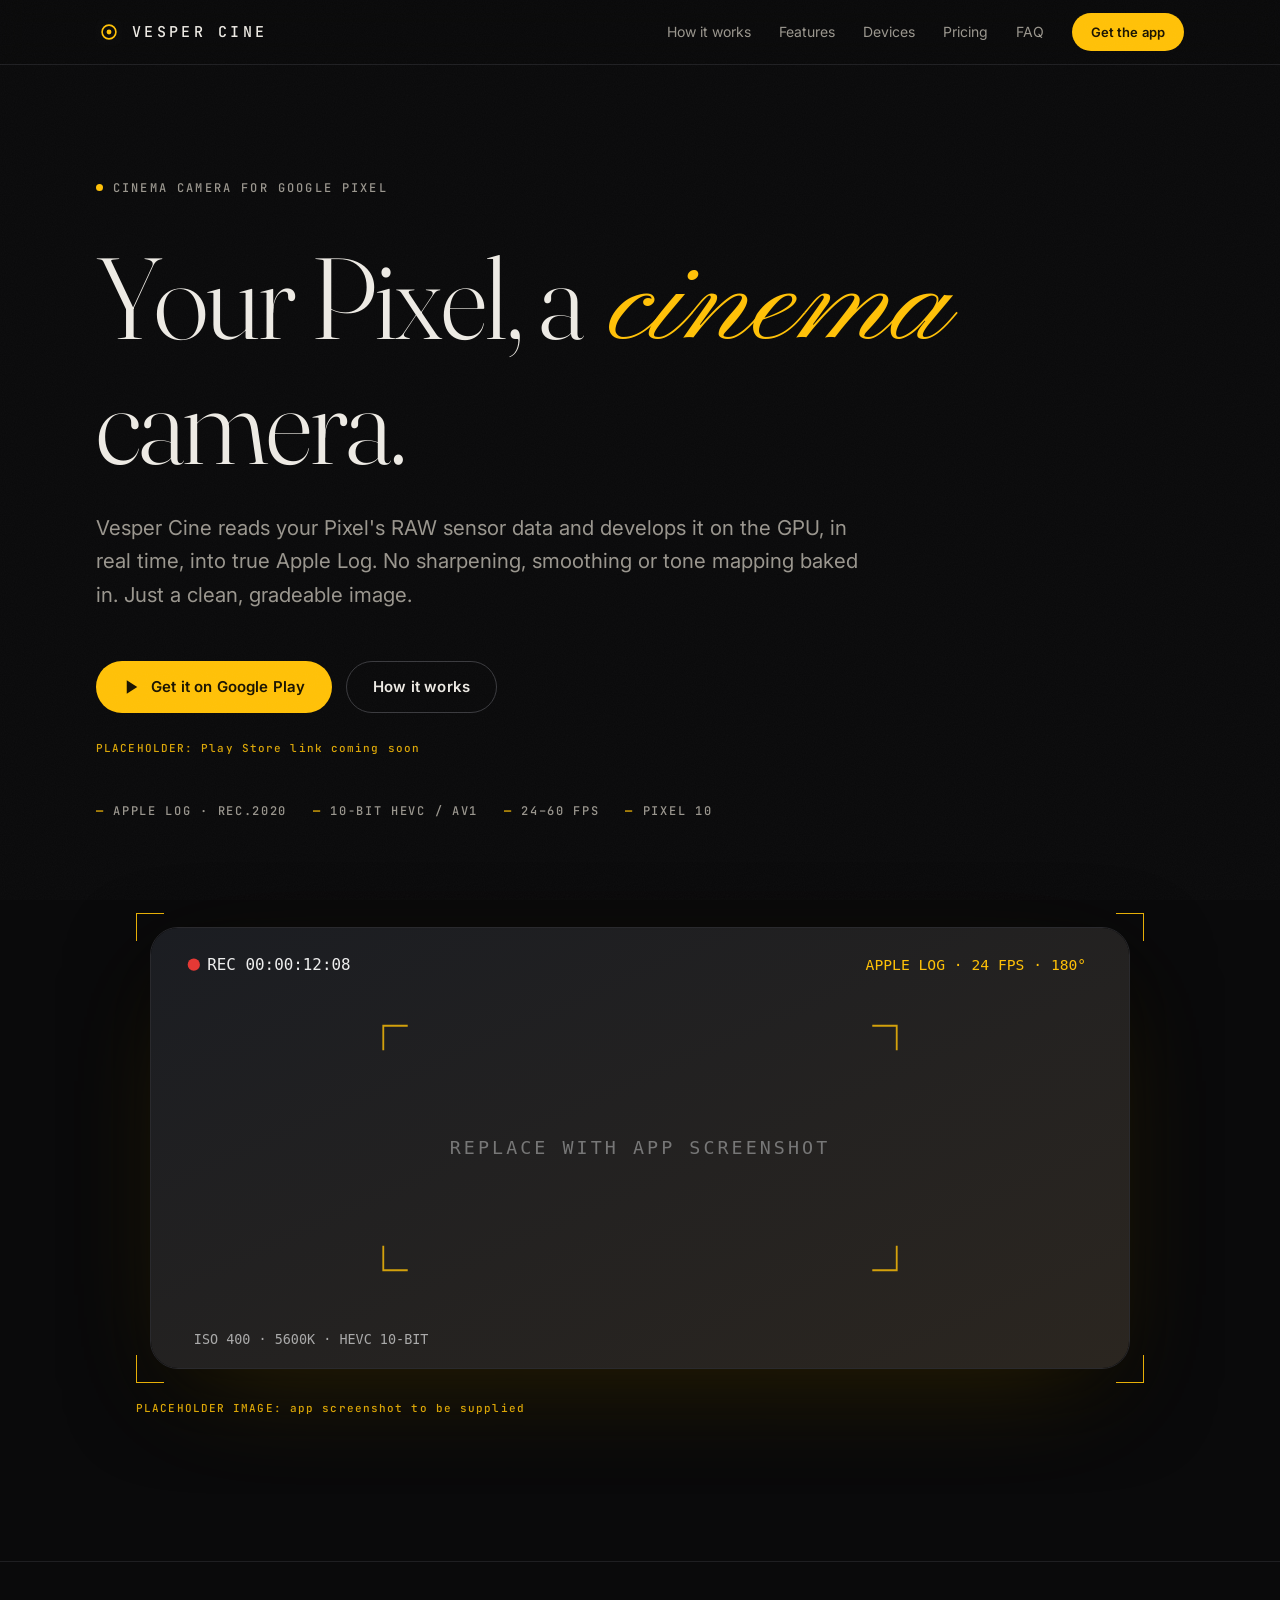
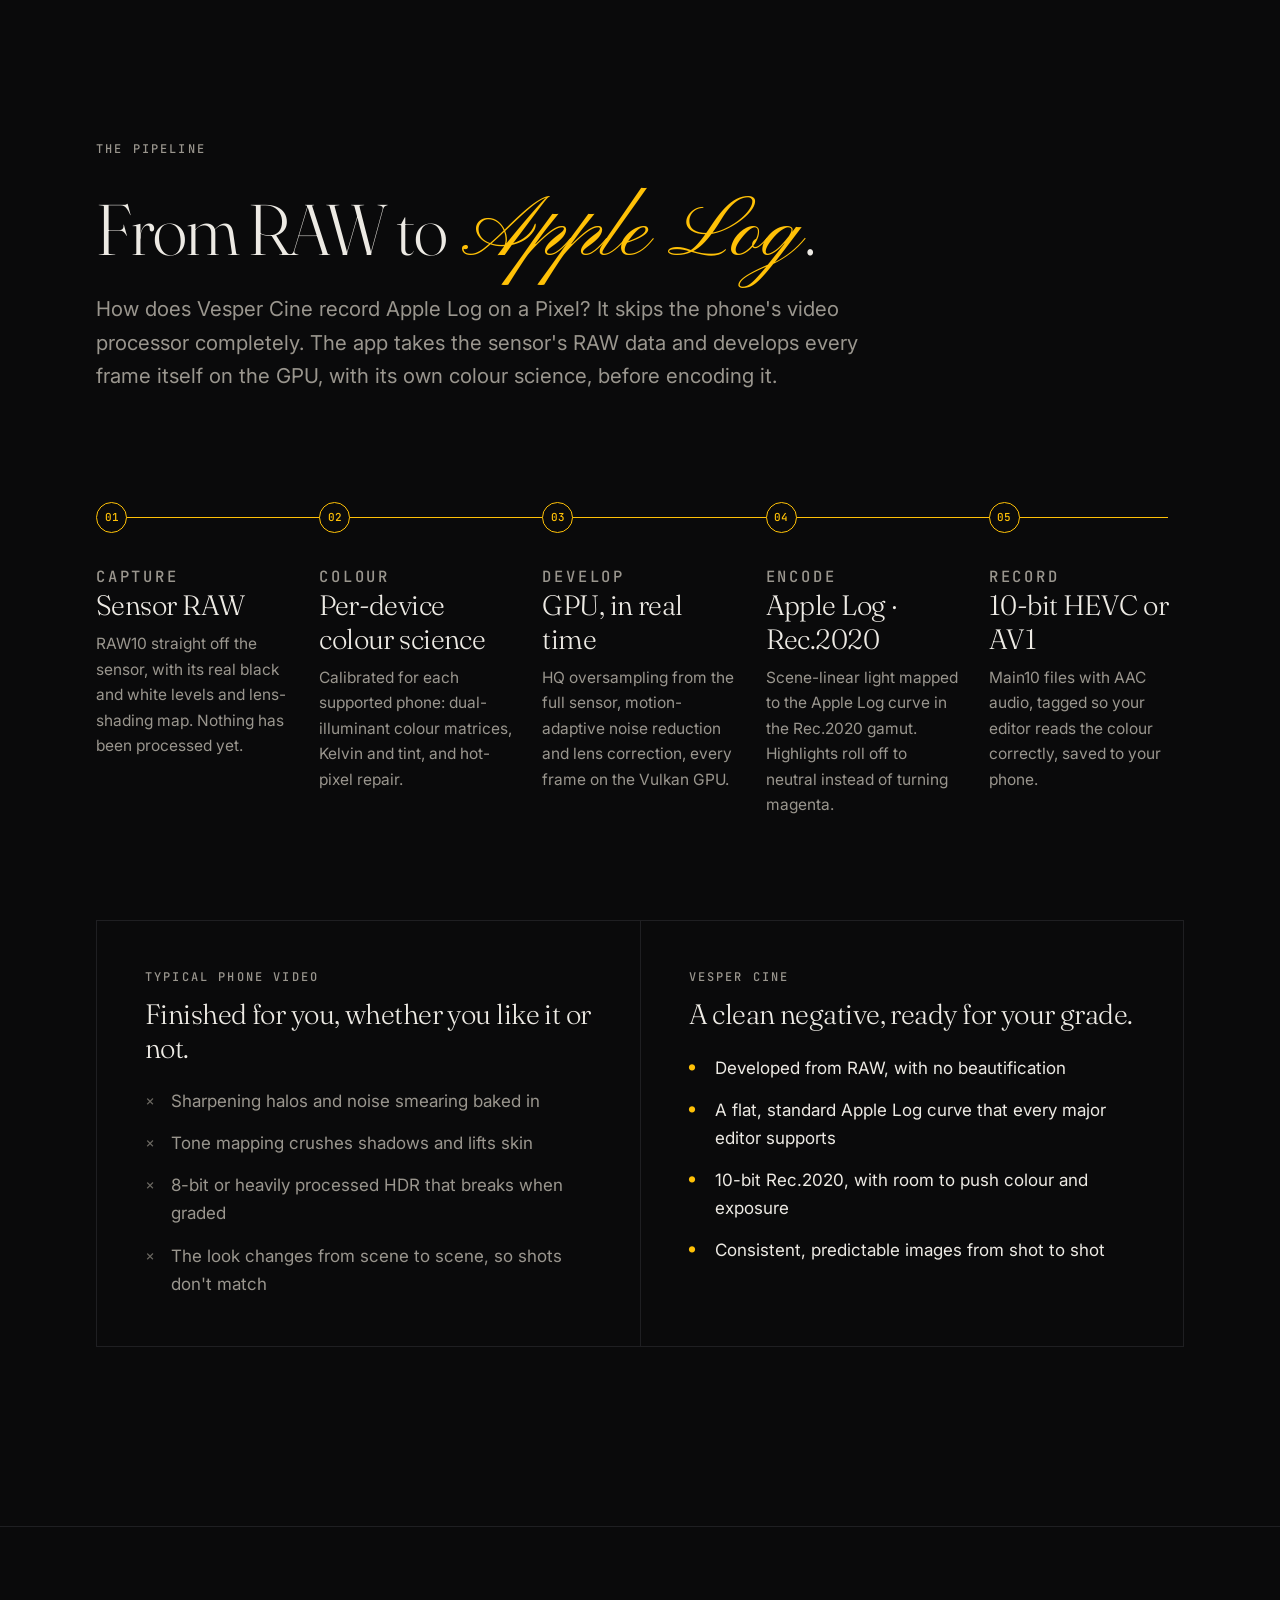
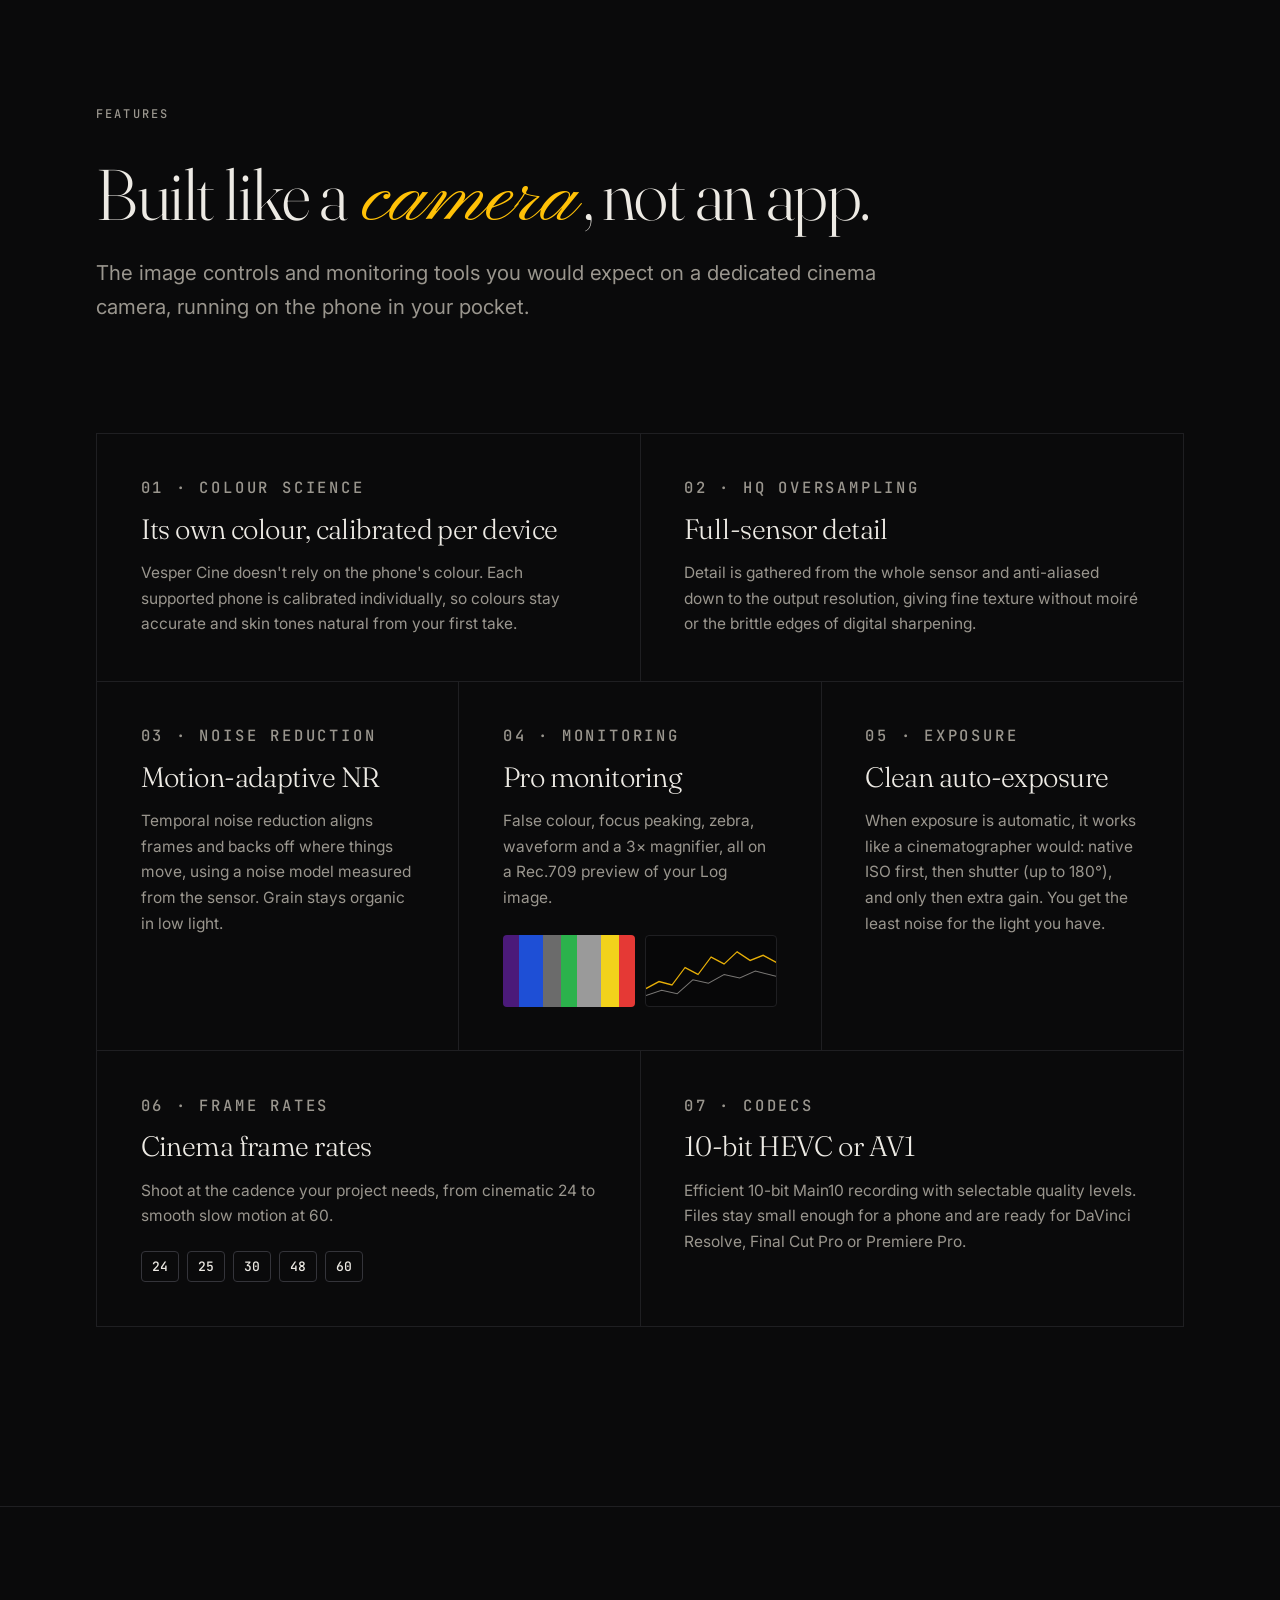
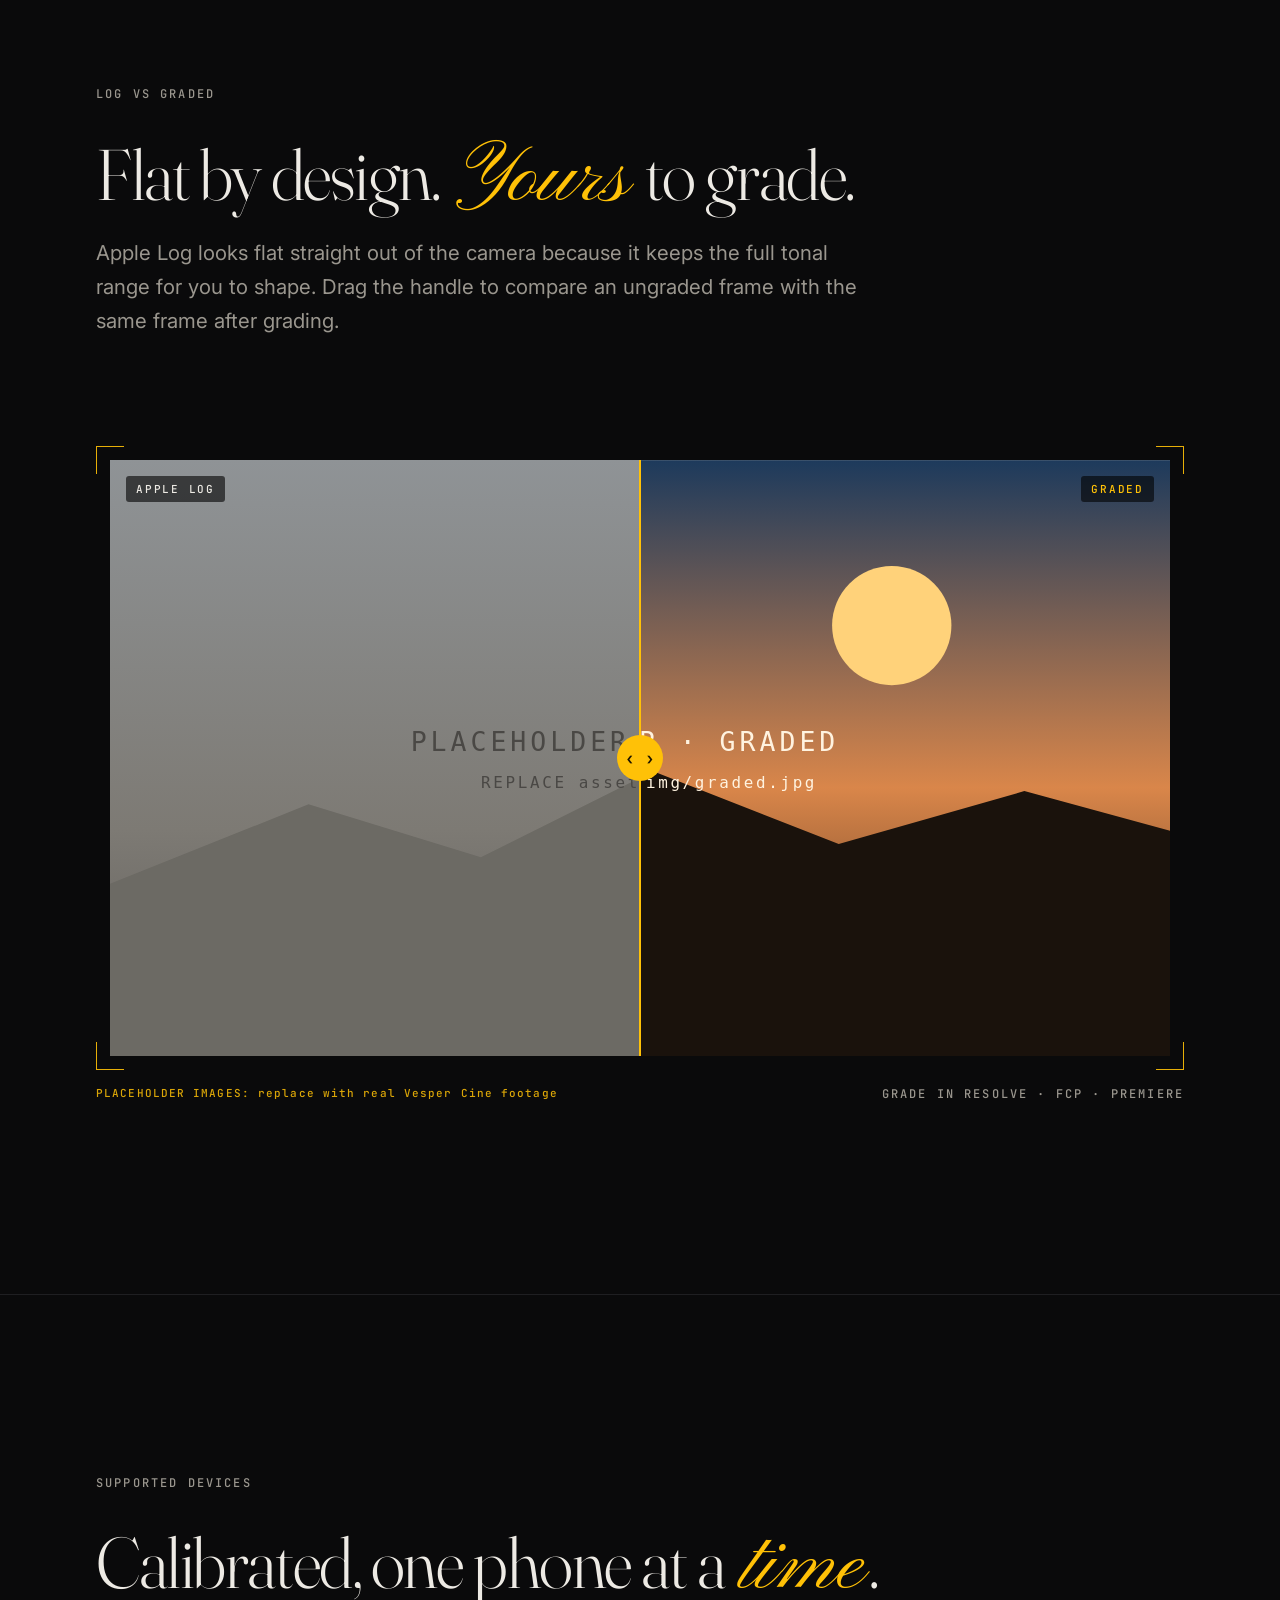
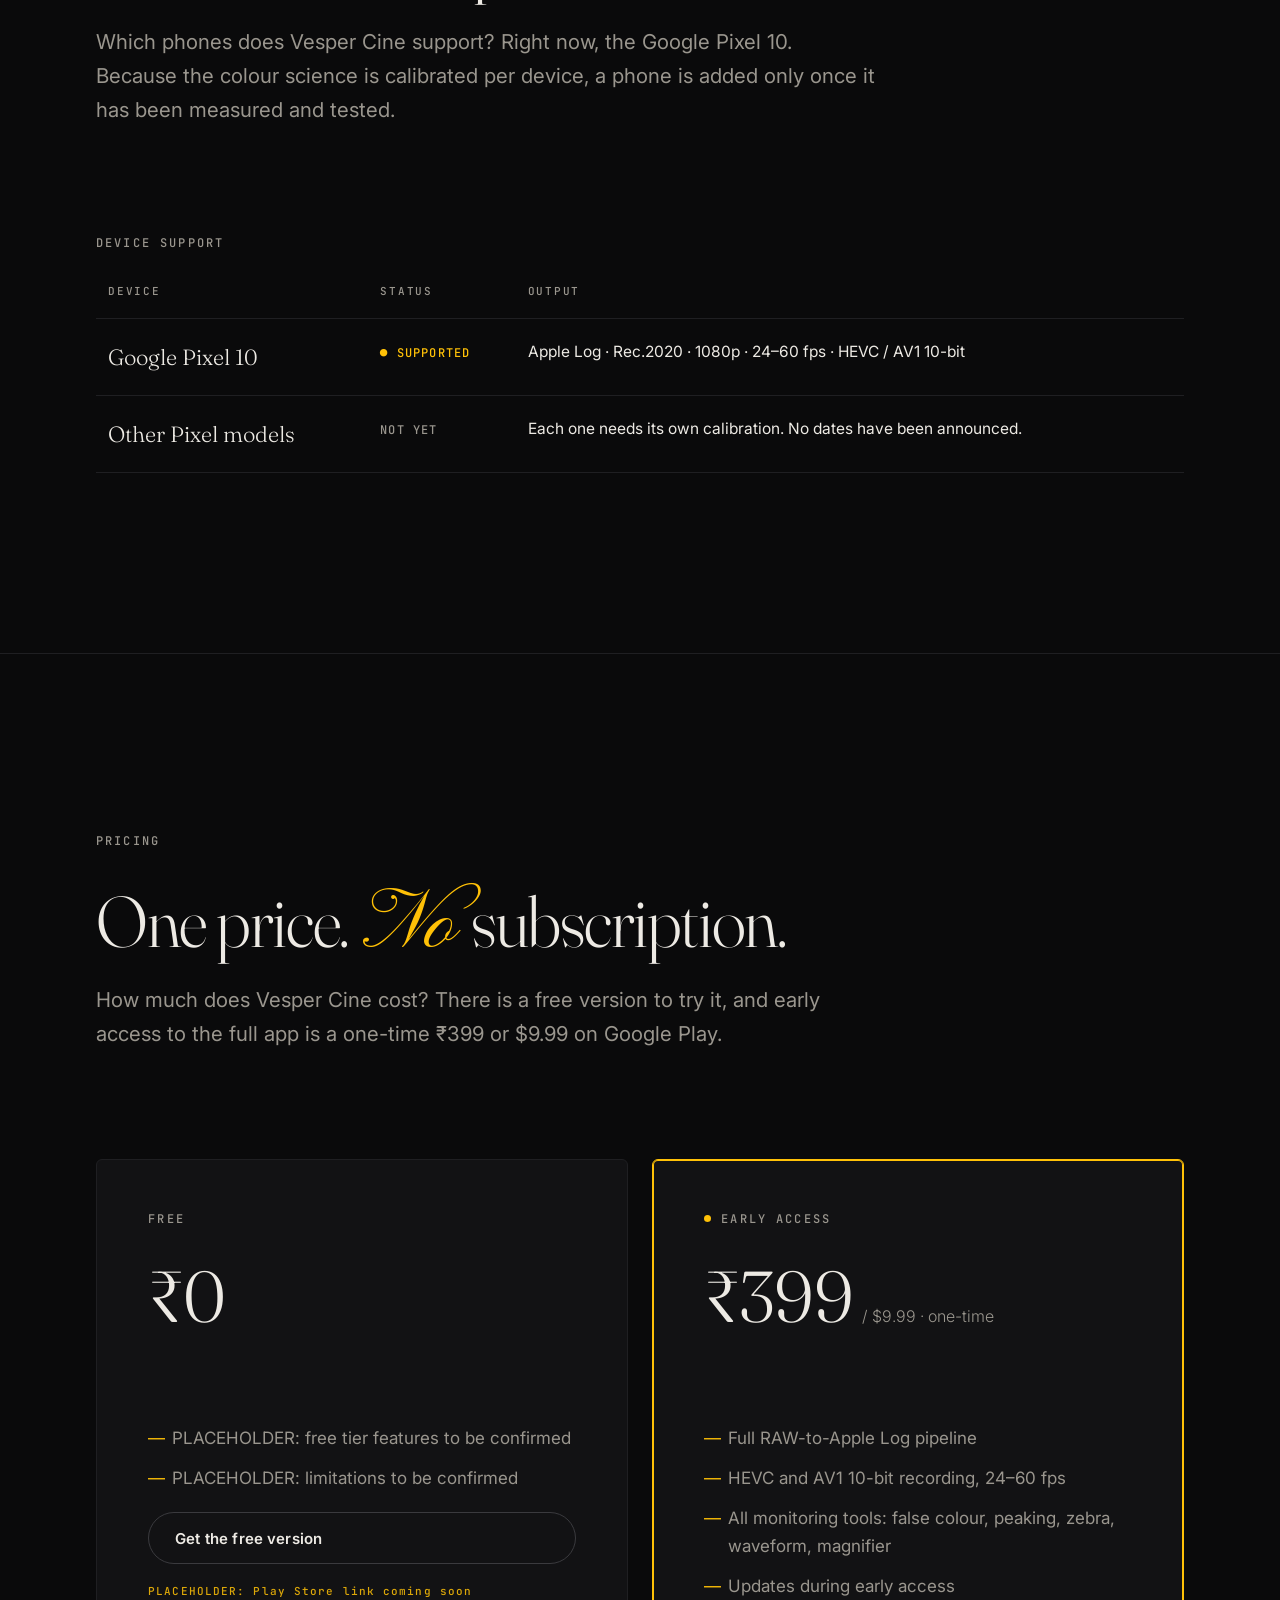
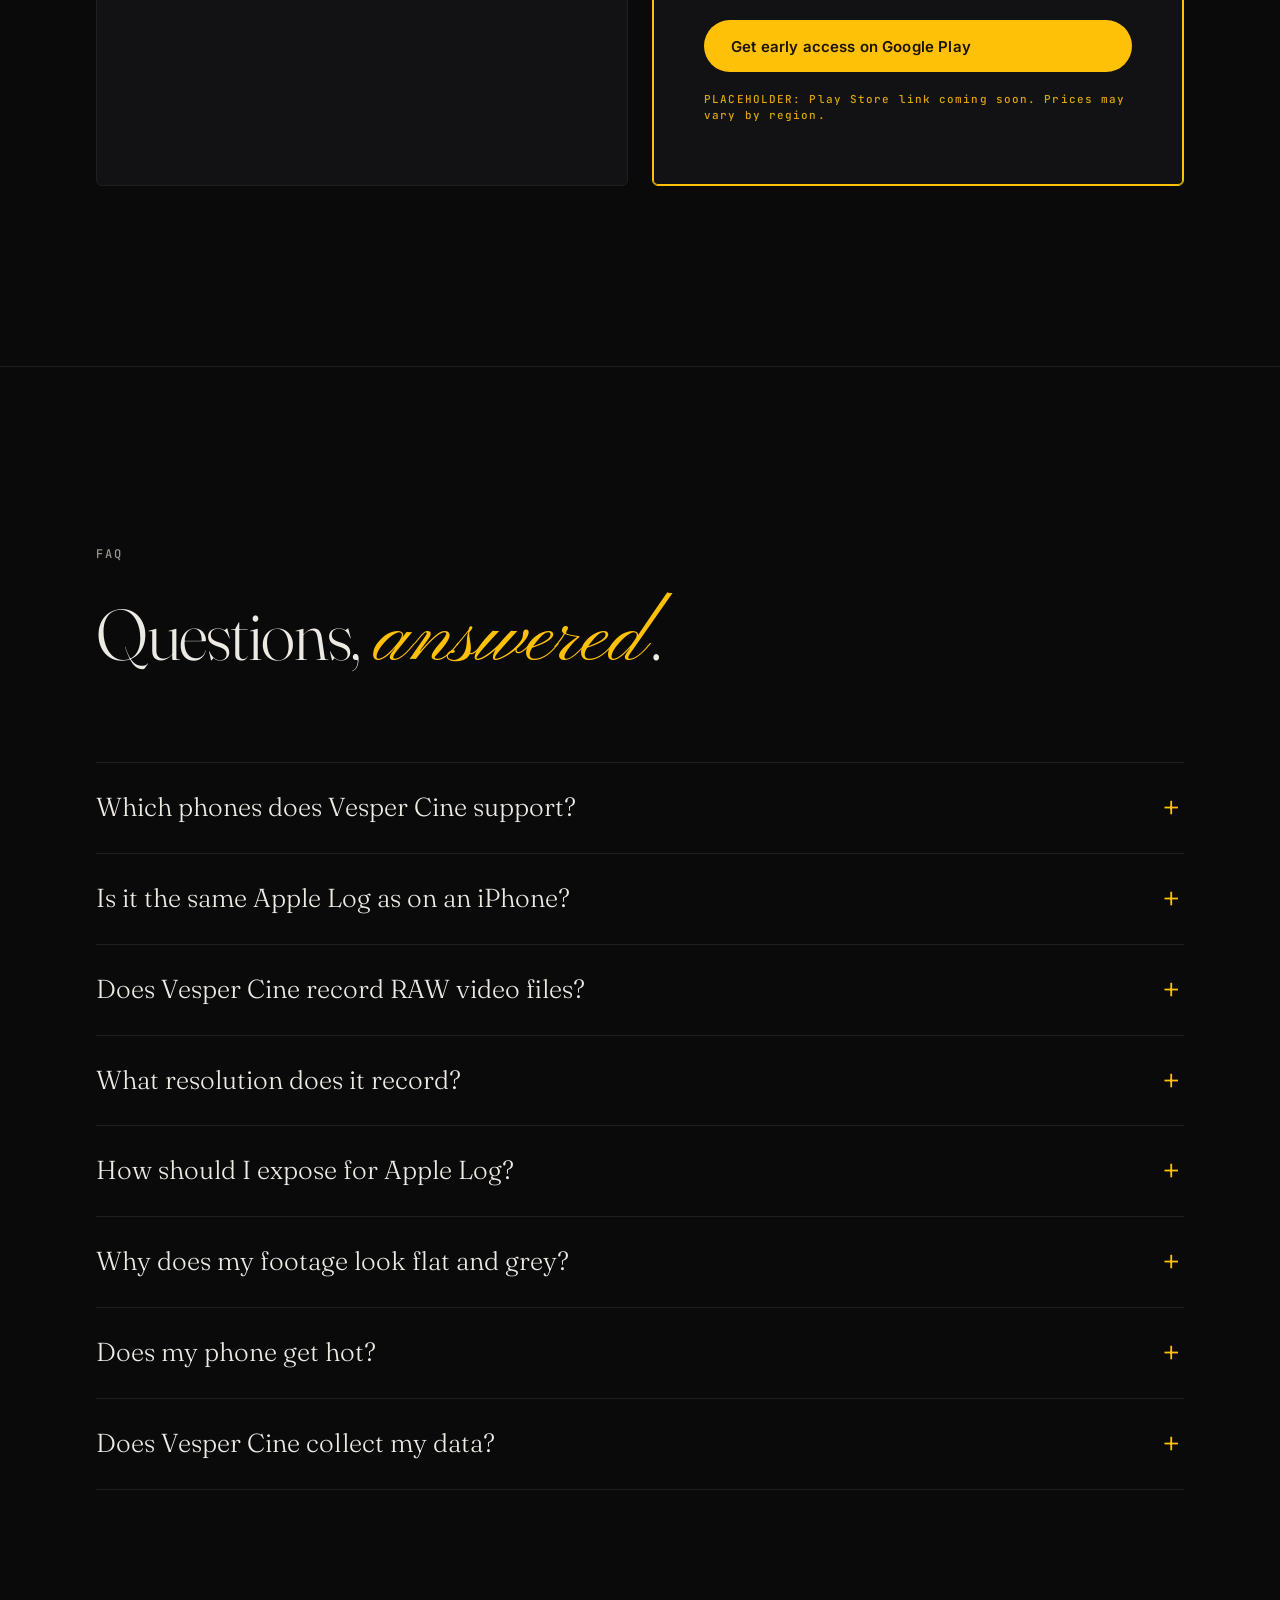
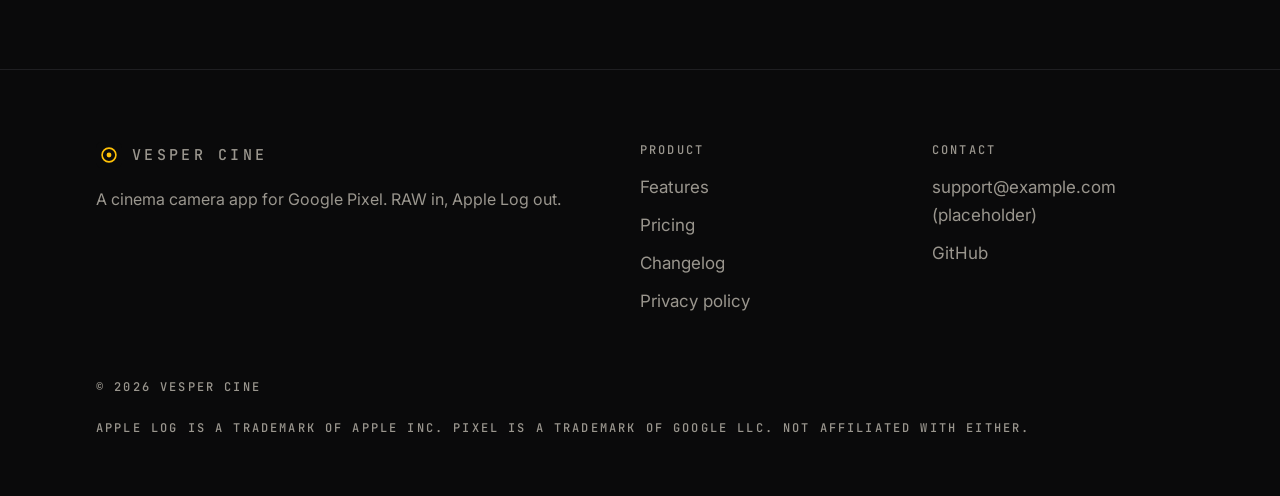
==== index.html @ c1a4937a "Vesper Cine website: home, privacy policy, changelog Co-Authored-By: Claude Opus 5.5 <noreply@anthro" ====
<!doctype html>
<html lang="en">
<head>
<meta charset="utf-8">
<meta name="viewport" content="width=device-width, initial-scale=1">
<title>Vesper Cine: RAW to Apple Log cinema camera app for Google Pixel</title>
<meta name="description" content="Vesper Cine turns a Google Pixel into a cinema camera. It reads RAW sensor data and develops it on the GPU in real time into true Apple Log / Rec.2020, recorded as 10-bit HEVC or AV1.">
<link rel="canonical" href="https://vesper.theawesomeray.com/">
<meta name="theme-color" content="#0A0A0B">
<meta name="color-scheme" content="dark">
<link rel="icon" href="assets/img/icon.svg" type="image/svg+xml">

<meta property="og:type" content="website">
<meta property="og:site_name" content="Vesper Cine">
<meta property="og:title" content="Vesper Cine: your Pixel, a cinema camera">
<meta property="og:description" content="RAW sensor data, developed on the GPU into true Apple Log / Rec.2020. 10-bit HEVC or AV1. No phone beautification baked in.">
<meta property="og:url" content="https://vesper.theawesomeray.com/">
<!-- PLACEHOLDER: replace with a 1200×630 JPG/PNG share image -->
<meta property="og:image" content="https://vesper.theawesomeray.com/assets/img/og-image.jpg">
<meta name="twitter:card" content="summary_large_image">

<link rel="preconnect" href="https://fonts.googleapis.com">
<link rel="preconnect" href="https://fonts.gstatic.com" crossorigin>
<link rel="stylesheet" href="https://fonts.googleapis.com/css2?family=Fraunces:opsz,wght@9..144,300;9..144,400&family=Inter:wght@400;500;600&family=JetBrains+Mono:wght@500&family=Pinyon+Script&display=swap">
<link rel="stylesheet" href="assets/css/style.css">

<script type="application/ld+json">
{
  "@context": "https://schema.org",
  "@graph": [
    {
      "@type": "SoftwareApplication",
      "@id": "https://vesper.theawesomeray.com/#app",
      "name": "Vesper Cine",
      "applicationCategory": "MultimediaApplication",
      "applicationSubCategory": "Video camera",
      "operatingSystem": "Android 11 or later",
      "description": "Cinema camera app for Google Pixel that reads the sensor's RAW data and develops it on the GPU in real time into Apple Log / Rec.2020, recorded as 10-bit HEVC or AV1.",
      "url": "https://vesper.theawesomeray.com/",
      "featureList": [
        "RAW sensor capture developed on the GPU in real time",
        "Apple Log / Rec.2020 output",
        "10-bit HEVC or AV1 recording",
        "Per-device colour calibration",
        "HQ oversampling from the full sensor",
        "Motion-adaptive temporal noise reduction",
        "False colour, focus peaking, zebra, waveform and 3x magnifier",
        "Auto-exposure: native ISO first, then shutter, then gain",
        "24, 25, 30, 48 and 60 fps"
      ],
      "offers": [
        { "@type": "Offer", "name": "Free", "price": "0", "priceCurrency": "USD" },
        { "@type": "Offer", "name": "Early access", "price": "9.99", "priceCurrency": "USD" },
        { "@type": "Offer", "name": "Early access", "price": "399", "priceCurrency": "INR" }
      ]
    },
    {
      "@type": "WebSite",
      "@id": "https://vesper.theawesomeray.com/#site",
      "name": "Vesper Cine",
      "url": "https://vesper.theawesomeray.com/"
    },
    {
      "@type": "FAQPage",
      "mainEntity": [
        { "@type": "Question", "name": "Which phones does Vesper Cine support?", "acceptedAnswer": { "@type": "Answer", "text": "Vesper Cine currently supports the Google Pixel 10. Each supported phone gets its own colour calibration, so other models are added only after they have been calibrated and tested." } },
        { "@type": "Question", "name": "Is Vesper Cine's Apple Log the same Apple Log as on an iPhone?", "acceptedAnswer": { "@type": "Answer", "text": "Vesper Cine encodes to the published Apple Log curve with Rec.2020 primaries, so footage is graded the same way: set the input colour space to Apple Log and the gamut to Rec.2020 in DaVinci Resolve, Final Cut Pro, Premiere Pro or any app that supports Apple Log." } },
        { "@type": "Question", "name": "Does Vesper Cine record RAW video files?", "acceptedAnswer": { "@type": "Answer", "text": "No. It captures RAW sensor data and develops it in real time on the phone's GPU, then records a 10-bit HEVC or AV1 file in Apple Log. You get the latitude of a RAW-based pipeline with files that are small and edit like normal video." } },
        { "@type": "Question", "name": "What resolution does Vesper Cine record?", "acceptedAnswer": { "@type": "Answer", "text": "Vesper Cine records 1080p, oversampled from the full sensor for detail. A native 4K (UHD) path is on the roadmap." } },
        { "@type": "Question", "name": "Does Vesper Cine collect my data?", "acceptedAnswer": { "@type": "Answer", "text": "No. All processing happens on the phone. Vesper Cine uses the camera and microphone only to record, saves files to your device, and collects no personal data." } }
      ]
    }
  ]
}
</script>
</head>
<body>
<a class="skip" href="#main">Skip to content</a>

<header class="site-header">
  <div class="wrap">
    <a class="brand" href="./" aria-label="Vesper Cine home"><img src="assets/img/icon.svg" alt="" width="26" height="26">Vesper Cine</a>
    <nav class="nav" aria-label="Primary">
      <a href="#pipeline">How it works</a>
      <a href="#features">Features</a>
      <a href="#devices">Devices</a>
      <a href="#pricing">Pricing</a>
      <a href="#faq">FAQ</a>
      <!-- PLACEHOLDER: replace href with the Play Store listing URL -->
      <a class="btn btn-primary" href="#pricing">Get the app</a>
    </nav>
  </div>
</header>

<main id="main">

  <!-- 1. HERO -->
  <section class="hero" aria-labelledby="hero-title">
    <div class="wrap">
      <div class="hero-copy reveal">
        <p class="label"><span class="dot" aria-hidden="true"></span>Cinema camera for Google Pixel</p>
        <h1 id="hero-title">Your Pixel, a <span class="script">cinema</span> camera.</h1>
        <p class="lede">Vesper Cine reads your Pixel's RAW sensor data and develops it on the GPU, in real time, into true Apple Log. No sharpening, smoothing or tone mapping baked in. Just a clean, gradeable image.</p>
        <div class="hero-actions">
          <!-- PLACEHOLDER: replace href with the Play Store listing URL -->
          <a class="btn btn-primary" href="#pricing" aria-describedby="play-note">
            <svg viewBox="0 0 24 24" aria-hidden="true"><path fill="currentColor" d="M5 3l14 9-14 9z"/></svg>
            Get it on Google Play
          </a>
          <a class="btn btn-ghost" href="#pipeline">How it works</a>
        </div>
        <p id="play-note" class="placeholder-note">PLACEHOLDER: Play Store link coming soon</p>
        <div class="spec-strip" aria-label="Key specifications">
          <span>APPLE LOG · REC.2020</span><span>10-BIT HEVC / AV1</span><span>24–60 FPS</span><span>PIXEL 10</span>
        </div>
      </div>
      <figure class="hero-figure reveal">
        <div class="frame"><span class="c1"></span><span class="c2"></span>
          <div class="device">
            <!-- PLACEHOLDER: replace with a real landscape screenshot of the viewfinder -->
            <img src="assets/img/screen-placeholder.svg" width="1600" height="720" alt="Vesper Cine viewfinder showing recording timecode, Apple Log at 24 fps with a 180° shutter, and ISO, white balance and codec readouts" fetchpriority="high">
          </div>
        </div>
        <figcaption class="placeholder-note">PLACEHOLDER IMAGE: app screenshot to be supplied</figcaption>
      </figure>
    </div>
  </section>

  <!-- 2. PIPELINE -->
  <section id="pipeline" aria-labelledby="pipeline-title">
    <div class="wrap">
      <div class="section-head reveal">
        <p class="label">The pipeline</p>
        <h2 id="pipeline-title">From RAW to <span class="script">Apple Log</span>.</h2>
        <p class="lede">How does Vesper Cine record Apple Log on a Pixel? It skips the phone's video processor completely. The app takes the sensor's RAW data and develops every frame itself on the GPU, with its own colour science, before encoding it.</p>
      </div>

      <ol class="pipeline">
        <li class="reveal">
          <p class="label">Capture</p>
          <h3>Sensor RAW</h3>
          <p>RAW10 straight off the sensor, with its real black and white levels and lens-shading map. Nothing has been processed yet.</p>
        </li>
        <li class="reveal">
          <p class="label">Colour</p>
          <h3>Per-device colour science</h3>
          <p>Calibrated for each supported phone: dual-illuminant colour matrices, Kelvin and tint, and hot-pixel repair.</p>
        </li>
        <li class="reveal">
          <p class="label">Develop</p>
          <h3>GPU, in real time</h3>
          <p>HQ oversampling from the full sensor, motion-adaptive noise reduction and lens correction, every frame on the Vulkan GPU.</p>
        </li>
        <li class="reveal">
          <p class="label">Encode</p>
          <h3>Apple Log · Rec.2020</h3>
          <p>Scene-linear light mapped to the Apple Log curve in the Rec.2020 gamut. Highlights roll off to neutral instead of turning magenta.</p>
        </li>
        <li class="reveal">
          <p class="label">Record</p>
          <h3>10-bit HEVC or AV1</h3>
          <p>Main10 files with AAC audio, tagged so your editor reads the colour correctly, saved to your phone.</p>
        </li>
      </ol>

      <div class="versus">
        <div class="reveal">
          <p class="label">Typical phone video</p>
          <h3>Finished for you, whether you like it or not.</h3>
          <ul>
            <li>Sharpening halos and noise smearing baked in</li>
            <li>Tone mapping crushes shadows and lifts skin</li>
            <li>8-bit or heavily processed HDR that breaks when graded</li>
            <li>The look changes from scene to scene, so shots don't match</li>
          </ul>
        </div>
        <div class="ours reveal">
          <p class="label">Vesper Cine</p>
          <h3>A clean negative, ready for your grade.</h3>
          <ul>
            <li>Developed from RAW, with no beautification</li>
            <li>A flat, standard Apple Log curve that every major editor supports</li>
            <li>10-bit Rec.2020, with room to push colour and exposure</li>
            <li>Consistent, predictable images from shot to shot</li>
          </ul>
        </div>
      </div>
    </div>
  </section>

  <!-- 3. FEATURES -->
  <section id="features" aria-labelledby="features-title">
    <div class="wrap">
      <div class="section-head reveal">
        <p class="label">Features</p>
        <h2 id="features-title">Built like a <span class="script">camera</span>, not an app.</h2>
        <p class="lede">The image controls and monitoring tools you would expect on a dedicated cinema camera, running on the phone in your pocket.</p>
      </div>
      <div class="features">
        <article class="feature wide reveal">
          <p class="label">01 · Colour science</p>
          <h3>Its own colour, calibrated per device</h3>
          <p>Vesper Cine doesn't rely on the phone's colour. Each supported phone is calibrated individually, so colours stay accurate and skin tones natural from your first take.</p>
        </article>
        <article class="feature wide reveal">
          <p class="label">02 · HQ oversampling</p>
          <h3>Full-sensor detail</h3>
          <p>Detail is gathered from the whole sensor and anti-aliased down to the output resolution, giving fine texture without moiré or the brittle edges of digital sharpening.</p>
        </article>
        <article class="feature reveal">
          <p class="label">03 · Noise reduction</p>
          <h3>Motion-adaptive NR</h3>
          <p>Temporal noise reduction aligns frames and backs off where things move, using a noise model measured from the sensor. Grain stays organic in low light.</p>
        </article>
        <article class="feature reveal">
          <p class="label">04 · Monitoring</p>
          <h3>Pro monitoring</h3>
          <p>False colour, focus peaking, zebra, waveform and a 3× magnifier, all on a Rec.709 preview of your Log image.</p>
          <div class="mon" aria-hidden="true">
            <div class="fc"></div>
            <div class="wf"><svg viewBox="0 0 100 40" preserveAspectRatio="none"><path d="M0 30 L10 26 L20 28 L30 18 L40 22 L50 12 L60 16 L70 9 L80 14 L90 11 L100 15" fill="none" stroke="#FFC107" stroke-width=".8" opacity=".9"/><path d="M0 34 L12 31 L24 33 L36 25 L48 27 L60 22 L72 24 L84 20 L100 23" fill="none" stroke="#EDEAE4" stroke-width=".6" opacity=".5"/></svg></div>
          </div>
        </article>
        <article class="feature reveal">
          <p class="label">05 · Exposure</p>
          <h3>Clean auto-exposure</h3>
          <p>When exposure is automatic, it works like a cinematographer would: native ISO first, then shutter (up to 180°), and only then extra gain. You get the least noise for the light you have.</p>
        </article>
        <article class="feature wide reveal">
          <p class="label">06 · Frame rates</p>
          <h3>Cinema frame rates</h3>
          <p>Shoot at the cadence your project needs, from cinematic 24 to smooth slow motion at 60.</p>
          <div class="fps" aria-label="Supported frame rates"><span>24</span><span>25</span><span>30</span><span>48</span><span>60</span></div>
        </article>
        <article class="feature wide reveal">
          <p class="label">07 · Codecs</p>
          <h3>10-bit HEVC or AV1</h3>
          <p>Efficient 10-bit Main10 recording with selectable quality levels. Files stay small enough for a phone and are ready for DaVinci Resolve, Final Cut Pro or Premiere Pro.</p>
        </article>
      </div>
    </div>
  </section>

  <!-- 4. COMPARISON -->
  <section id="compare" aria-labelledby="compare-title">
    <div class="wrap">
      <div class="section-head reveal">
        <p class="label">Log vs graded</p>
        <h2 id="compare-title">Flat by design. <span class="script">Yours</span> to grade.</h2>
        <p class="lede">Apple Log looks flat straight out of the camera because it keeps the full tonal range for you to shape. Drag the handle to compare an ungraded frame with the same frame after grading.</p>
      </div>
      <div class="reveal">
        <div class="frame"><span class="c1"></span><span class="c2"></span>
          <div class="compare">
            <!-- PLACEHOLDER: replace both images with a real Log frame and its grade (same framing, 16:9) -->
            <img src="assets/img/log-placeholder.svg" width="1600" height="900" alt="Placeholder: ungraded Apple Log frame, flat and low in contrast" loading="lazy">
            <img class="after" src="assets/img/graded-placeholder.svg" width="1600" height="900" alt="Placeholder: the same frame after colour grading, with full contrast and colour" loading="lazy">
            <span class="tag l">APPLE LOG</span><span class="tag r">GRADED</span>
            <input type="range" min="0" max="100" value="50" aria-label="Comparison slider: drag to reveal more of the Log or graded image">
            <span class="handle" aria-hidden="true"></span>
          </div>
        </div>
        <div class="compare-meta">
          <p class="placeholder-note">PLACEHOLDER IMAGES: replace with real Vesper Cine footage</p>
          <p class="label">Grade in Resolve · FCP · Premiere</p>
        </div>
      </div>
    </div>
  </section>

  <!-- 5. DEVICES -->
  <section id="devices" aria-labelledby="devices-title">
    <div class="wrap">
      <div class="section-head reveal">
        <p class="label">Supported devices</p>
        <h2 id="devices-title">Calibrated, one phone at a <span class="script">time</span>.</h2>
        <p class="lede">Which phones does Vesper Cine support? Right now, the Google Pixel 10. Because the colour science is calibrated per device, a phone is added only once it has been measured and tested.</p>
      </div>
      <div class="table-scroll reveal">
        <table class="spec-table">
          <caption class="label" style="text-align:left;padding-bottom:12px">Device support</caption>
          <thead><tr><th scope="col">Device</th><th scope="col">Status</th><th scope="col">Output</th></tr></thead>
          <tbody>
            <tr><td>Google Pixel 10</td><td><span class="status ok">Supported</span></td><td>Apple Log · Rec.2020 · 1080p · 24–60 fps · HEVC / AV1 10-bit</td></tr>
            <!-- PLACEHOLDER: add other Pixel models only once they are calibrated -->
            <tr><td>Other Pixel models</td><td><span class="status later">Not yet</span></td><td>Each one needs its own calibration. No dates have been announced.</td></tr>
          </tbody>
        </table>
      </div>
    </div>
  </section>

  <!-- 6. PRICING -->
  <section id="pricing" aria-labelledby="pricing-title">
    <div class="wrap">
      <div class="section-head reveal">
        <p class="label">Pricing</p>
        <h2 id="pricing-title">One price. <span class="script">No</span> subscription.</h2>
        <p class="lede">How much does Vesper Cine cost? There is a free version to try it, and early access to the full app is a one-time ₹399 or $9.99 on Google Play.</p>
      </div>
      <div class="plans">
        <div class="plan reveal">
          <p class="label">Free</p>
          <p class="price">₹0</p>
          <!-- PLACEHOLDER: confirm what the free version includes -->
          <ul>
            <li>PLACEHOLDER: free tier features to be confirmed</li>
            <li>PLACEHOLDER: limitations to be confirmed</li>
          </ul>
          <a class="btn btn-ghost" href="#pricing" aria-describedby="free-note">Get the free version</a>
          <p id="free-note" class="placeholder-note">PLACEHOLDER: Play Store link coming soon</p>
        </div>
        <div class="plan featured reveal">
          <p class="label"><span class="dot" aria-hidden="true"></span>Early access</p>
          <p class="price">₹399<small>/ $9.99 · one-time</small></p>
          <ul>
            <li>Full RAW-to-Apple Log pipeline</li>
            <li>HEVC and AV1 10-bit recording, 24–60 fps</li>
            <li>All monitoring tools: false colour, peaking, zebra, waveform, magnifier</li>
            <li>Updates during early access</li>
          </ul>
          <!-- PLACEHOLDER: replace href with the Play Store listing URL -->
          <a class="btn btn-primary" href="#pricing" aria-describedby="paid-note">Get early access on Google Play</a>
          <p id="paid-note" class="placeholder-note">PLACEHOLDER: Play Store link coming soon. Prices may vary by region.</p>
        </div>
      </div>
    </div>
  </section>

  <!-- 7. FAQ -->
  <section id="faq" aria-labelledby="faq-title">
    <div class="wrap">
      <div class="section-head reveal">
        <p class="label">FAQ</p>
        <h2 id="faq-title">Questions, <span class="script">answered</span>.</h2>
      </div>
      <div class="faq reveal">
        <details>
          <summary>Which phones does Vesper Cine support?</summary>
          <div class="answer"><p>Vesper Cine currently supports the Google Pixel 10. Each supported phone gets its own colour calibration, so other models are added only after they have been calibrated and tested.</p></div>
        </details>
        <details>
          <summary>Is it the same Apple Log as on an iPhone?</summary>
          <div class="answer"><p>Vesper Cine encodes to the published Apple Log curve with Rec.2020 primaries, so you grade it the same way. In DaVinci Resolve, Final Cut Pro, Premiere Pro or any app that supports Apple Log, set the input colour space to <strong>Apple Log</strong> and the gamut to <strong>Rec.2020</strong>.</p></div>
        </details>
        <details>
          <summary>Does Vesper Cine record RAW video files?</summary>
          <div class="answer"><p>No. It captures RAW sensor data and develops it in real time on the phone's GPU, then records a 10-bit HEVC or AV1 file in Apple Log. You get the latitude of a RAW-based pipeline with files that are small and edit like normal video.</p></div>
        </details>
        <details>
          <summary>What resolution does it record?</summary>
          <div class="answer"><p>Vesper Cine records 1080p, oversampled from the full sensor for detail. A native 4K (UHD) path is on the roadmap.</p></div>
        </details>
        <details>
          <summary>How should I expose for Apple Log?</summary>
          <div class="answer"><p>Expose so that 18% grey reads at about 0.49, which shows as the green band in false colour. By default there are about 5.5 stops of highlight headroom above middle grey, and clipped highlights fade to neutral.</p></div>
        </details>
        <details>
          <summary>Why does my footage look flat and grey?</summary>
          <div class="answer"><p>That's intended. Log footage keeps the full tonal range so you can grade it. Use the built-in Rec.709 preview while shooting, then apply an Apple Log to Rec.709 conversion or your own grade in post.</p></div>
        </details>
        <details>
          <summary>Does my phone get hot?</summary>
          <div class="answer"><p>Developing RAW video in real time is demanding. Vesper Cine watches Android's thermal forecast and steps its processing down gradually as the phone heats up. It keeps recording at minimal processing when hot, and stops only at the critical limit.</p></div>
        </details>
        <details>
          <summary>Does Vesper Cine collect my data?</summary>
          <div class="answer"><p>No. All processing happens on the phone. The app uses the camera and microphone only to record, saves files to your device, and collects no personal data. See the <a href="privacy.html">privacy policy</a>.</p></div>
        </details>
      </div>
    </div>
  </section>

</main>

<footer class="site-footer">
  <div class="wrap">
    <div class="foot">
      <div>
        <a class="brand" href="./"><img src="assets/img/icon.svg" alt="" width="26" height="26">Vesper Cine</a>
        <p class="lede" style="margin-top:18px;font-size:16px">A cinema camera app for Google Pixel. RAW in, Apple Log out.</p>
      </div>
      <div>
        <p class="label">Product</p>
        <ul>
          <li><a href="#features">Features</a></li>
          <li><a href="#pricing">Pricing</a></li>
          <li><a href="changelog.html">Changelog</a></li>
          <li><a href="privacy.html">Privacy policy</a></li>
        </ul>
      </div>
      <div>
        <p class="label">Contact</p>
        <ul>
          <!-- PLACEHOLDER: replace with the real support address -->
          <li><a href="mailto:support@example.com">support@example.com (placeholder)</a></li>
          <li><a href="https://github.com/dwaipayanray95/vesper-cine">GitHub</a></li>
        </ul>
      </div>
    </div>
    <div class="legal">
      <p class="label">© <span id="year">2026</span> Vesper Cine</p>
      <p class="label">Apple Log is a trademark of Apple Inc. Pixel is a trademark of Google LLC. Not affiliated with either.</p>
    </div>
  </div>
</footer>

<script src="assets/js/main.js" defer></script>
</body>
</html>
---- assets/css/style.css ----
/* Vesper Cine — site styles */
:root {
  --bg: #0A0A0B;
  --surface: #121214;
  --line: #1F1F22;
  --text: #EDEAE4;
  --muted: #9A968E;
  --amber: #FFC107;
  --amber-ink: #1A1300;
  --serif: "Fraunces", Georgia, serif;
  --script: "Pinyon Script", cursive;
  --sans: "Inter", system-ui, -apple-system, "Segoe UI", sans-serif;
  --mono: "JetBrains Mono", ui-monospace, Menlo, monospace;
  --wrap: 1200px;
  --gutter: clamp(20px, 5vw, 56px);
}

*, *::before, *::after { box-sizing: border-box; }
html { scroll-behavior: smooth; -webkit-text-size-adjust: 100%; }
body {
  margin: 0;
  background: var(--bg);
  color: var(--text);
  font: 400 17px/1.65 var(--sans);
  -webkit-font-smoothing: antialiased;
  overflow-x: hidden;
}
/* Film grain overlay */
body::before {
  content: "";
  position: fixed; inset: 0;
  background: url("../img/grain.svg");
  opacity: .045;
  pointer-events: none;
  z-index: 100;
}
img { max-width: 100%; height: auto; display: block; }
a { color: inherit; }
::selection { background: var(--amber); color: var(--amber-ink); }
:focus-visible { outline: 2px solid var(--amber); outline-offset: 3px; border-radius: 2px; }

.wrap { max-width: var(--wrap); margin: 0 auto; padding: 0 var(--gutter); }
.skip { position: absolute; left: -9999px; top: 8px; background: var(--amber); color: var(--amber-ink); padding: 8px 14px; z-index: 200; }
.skip:focus { left: 8px; }

/* Type */
h1, h2, h3 { font-family: var(--serif); font-weight: 300; letter-spacing: -.02em; line-height: 1.05; margin: 0; font-variation-settings: "opsz" 144; }
h1 { font-size: clamp(48px, 9vw, 120px); }
h2 { font-size: clamp(36px, 5.6vw, 72px); }
h3 { font-size: clamp(22px, 2.2vw, 28px); line-height: 1.2; font-variation-settings: "opsz" 48; }
.script { font-family: var(--script); font-weight: 400; color: var(--amber); font-size: 1.18em; letter-spacing: 0; line-height: .8; padding: 0 .06em; }
.label {
  font: 500 12px/1.4 var(--mono);
  letter-spacing: .18em;
  text-transform: uppercase;
  color: var(--muted);
}
.label .dot { display: inline-block; width: 7px; height: 7px; border-radius: 50%; background: var(--amber); margin-right: 10px; vertical-align: 1px; }
.lede { font-size: clamp(18px, 1.6vw, 21px); color: var(--muted); max-width: 60ch; }
p { margin: 0 0 1em; }
.placeholder-note { font: 500 11px/1.4 var(--mono); letter-spacing: .1em; color: var(--amber); opacity: .85; }

/* Buttons */
.btn {
  display: inline-flex; align-items: center; gap: 10px;
  min-height: 52px; padding: 0 26px;
  font: 600 15px/1 var(--sans); letter-spacing: .01em;
  text-decoration: none; border-radius: 999px;
  border: 1px solid transparent; cursor: pointer;
  transition: background .2s, color .2s, border-color .2s, transform .2s;
}
.btn-primary { background: var(--amber); color: var(--amber-ink); }
.btn-primary:hover { background: #ffd04a; }
.btn-ghost { border-color: #3a3a3e; color: var(--text); background: transparent; }
.btn-ghost:hover { border-color: var(--text); }
.btn svg { width: 18px; height: 18px; }

/* Header */
.site-header {
  position: sticky; top: 0; z-index: 50;
  background: rgba(10,10,11,.72);
  backdrop-filter: blur(14px); -webkit-backdrop-filter: blur(14px);
  border-bottom: 1px solid var(--line);
}
.site-header .wrap { display: flex; align-items: center; justify-content: space-between; height: 64px; }
.brand { display: flex; align-items: center; gap: 10px; text-decoration: none; font: 500 15px var(--mono); letter-spacing: .22em; text-transform: uppercase; }
.brand img { width: 26px; height: 26px; }
.nav { display: flex; gap: 28px; align-items: center; }
.nav a { text-decoration: none; font-size: 14px; color: var(--muted); }
.nav a:hover { color: var(--text); }
.nav .btn { min-height: 38px; padding: 0 18px; font-size: 13px; color: var(--amber-ink); }
@media (max-width: 820px) { .nav a:not(.btn) { display: none; } }

/* Sections */
section { padding: clamp(96px, 14vw, 180px) 0; border-top: 1px solid var(--line); }
.section-head { display: grid; gap: 22px; margin-bottom: clamp(48px, 7vw, 88px); max-width: 860px; }

/* Hero */
.hero { border-top: 0; padding-top: clamp(56px, 9vw, 120px); padding-bottom: clamp(80px, 10vw, 140px); }
.hero .wrap { display: grid; gap: clamp(48px, 6vw, 80px); }
.hero-copy { display: grid; gap: 28px; }
.hero-actions { display: flex; flex-wrap: wrap; gap: 14px; align-items: center; }
.spec-strip { display: flex; flex-wrap: wrap; gap: 10px 26px; padding-top: 8px; }
.spec-strip span { font: 500 12px var(--mono); letter-spacing: .14em; color: var(--muted); }
.spec-strip span::before { content: "— "; color: var(--amber); }

.frame { position: relative; padding: 14px; }
.frame::before, .frame::after, .frame > .c1, .frame > .c2 {
  content: ""; position: absolute; width: 28px; height: 28px; border-color: var(--amber); border-style: solid; opacity: .9;
}
.frame::before { top: 0; left: 0; border-width: 1.5px 0 0 1.5px; }
.frame::after { top: 0; right: 0; border-width: 1.5px 1.5px 0 0; }
.frame > .c1 { bottom: 0; left: 0; border-width: 0 0 1.5px 1.5px; }
.frame > .c2 { bottom: 0; right: 0; border-width: 0 1.5px 1.5px 0; }
.device {
  border-radius: 28px; overflow: hidden; background: #000;
  border: 1px solid #2a2a2e;
  box-shadow: 0 40px 120px -40px rgba(255,193,7,.18), 0 30px 80px rgba(0,0,0,.6);
}
.hero-figure figcaption { margin-top: 18px; }

/* Pipeline */
.pipeline { list-style: none; margin: 0; padding: 0; display: grid; gap: 0; position: relative; counter-reset: st; }
.pipeline::before {
  content: ""; position: absolute; left: 15px; top: 16px; bottom: 16px; width: 1px;
  background: var(--amber); transform-origin: top; transform: scaleY(var(--draw, 1));
  transition: transform 1.6s cubic-bezier(.2,.7,.2,1);
}
.pipeline li { position: relative; padding: 0 0 44px 64px; counter-increment: st; }
.pipeline li:last-child { padding-bottom: 0; }
.pipeline li::before {
  content: counter(st, decimal-leading-zero);
  position: absolute; left: 0; top: 0; width: 31px; height: 31px; border-radius: 50%;
  background: var(--bg); border: 1px solid var(--amber); color: var(--amber);
  display: grid; place-items: center; font: 500 11px var(--mono);
}
.pipeline h3 { margin: 2px 0 8px; }
.pipeline p { color: var(--muted); margin: 0; font-size: 15.5px; }
@media (min-width: 980px) {
  .pipeline { grid-template-columns: repeat(5, 1fr); gap: 28px; }
  .pipeline::before { left: 16px; right: 16px; top: 15px; bottom: auto; width: auto; height: 1px; transform-origin: left; transform: scaleX(var(--draw, 1)); }
  .pipeline li { padding: 64px 0 0; }
}
.js .pipeline:not(.is-in) { --draw: 0; }

.versus { display: grid; gap: 1px; background: var(--line); border: 1px solid var(--line); margin-top: clamp(64px, 8vw, 110px); }
.versus > div { background: var(--bg); padding: clamp(28px, 4vw, 48px); }
.versus ul { list-style: none; padding: 0; margin: 22px 0 0; display: grid; gap: 14px; }
.versus li { padding-left: 26px; position: relative; color: var(--muted); }
.versus li::before { content: "×"; position: absolute; left: 0; color: #6b6862; font-family: var(--mono); }
.versus .ours li { color: var(--text); }
.versus .ours li::before { content: "●"; color: var(--amber); font-size: 10px; top: 6px; }
@media (min-width: 820px) { .versus { grid-template-columns: 1fr 1fr; } }

/* Features */
.features { display: grid; gap: 1px; background: var(--line); border: 1px solid var(--line); }
.feature { background: var(--bg); padding: clamp(28px, 3.4vw, 44px); display: grid; gap: 14px; align-content: start; transition: background .3s; }
.feature:hover { background: #0e0e10; }
.feature p { color: var(--muted); margin: 0; font-size: 15.5px; }
@media (min-width: 720px) { .features { grid-template-columns: repeat(2, 1fr); } }
@media (min-width: 1040px) {
  .features { grid-template-columns: repeat(6, 1fr); }
  .feature { grid-column: span 2; }
  .feature.wide { grid-column: span 3; }
}
.mon { display: grid; grid-template-columns: 1fr 1fr; gap: 10px; margin-top: 10px; }
.mon .fc { height: 72px; border-radius: 4px; background: linear-gradient(90deg, #4b1a7a 0 12%, #1e4fd6 12% 30%, #6b6b6b 30% 44%, #2bb24c 44% 56%, #9a9a9a 56% 74%, #f2d21b 74% 88%, #e53935 88%); }
.mon .wf { height: 72px; border-radius: 4px; background: #070708; border: 1px solid var(--line); position: relative; overflow: hidden; }
.mon .wf svg { position: absolute; inset: 0; width: 100%; height: 100%; }
.fps { display: flex; flex-wrap: wrap; gap: 8px; margin-top: 8px; }
.fps span { font: 500 13px var(--mono); border: 1px solid #34343a; border-radius: 4px; padding: 6px 10px; }

/* Compare slider */
.compare { position: relative; overflow: hidden; aspect-ratio: 16/9; background: #000; user-select: none; }
.compare img { position: absolute; inset: 0; width: 100%; height: 100%; object-fit: cover; }
.compare .after { clip-path: inset(0 0 0 var(--pos, 50%)); }
.compare .handle { position: absolute; top: 0; bottom: 0; left: var(--pos, 50%); width: 2px; background: var(--amber); transform: translateX(-1px); pointer-events: none; }
.compare .handle::after {
  content: "‹ ›"; position: absolute; top: 50%; left: 50%; transform: translate(-50%,-50%);
  width: 46px; height: 46px; border-radius: 50%; background: var(--amber); color: var(--amber-ink);
  display: grid; place-items: center; font: 700 16px var(--mono);
}
.compare input[type=range] {
  position: absolute; inset: 0; width: 100%; height: 100%; margin: 0; opacity: 0; cursor: ew-resize;
}
.compare input[type=range]:focus-visible + .handle::after { outline: 2px solid #fff; outline-offset: 3px; }
.compare .tag { position: absolute; top: 16px; font: 500 11px var(--mono); letter-spacing: .16em; background: rgba(0,0,0,.6); padding: 6px 10px; border-radius: 3px; pointer-events: none; }
.compare .tag.l { left: 16px; } .compare .tag.r { right: 16px; color: var(--amber); }
.compare-meta { display: flex; justify-content: space-between; flex-wrap: wrap; gap: 10px; margin-top: 16px; }

/* Devices */
.spec-table { width: 100%; border-collapse: collapse; font-size: 15.5px; }
.spec-table th, .spec-table td { text-align: left; padding: 20px 12px; border-bottom: 1px solid var(--line); vertical-align: top; }
.spec-table th { font: 500 11px var(--mono); letter-spacing: .16em; text-transform: uppercase; color: var(--muted); font-weight: 500; }
.spec-table td:first-child { font-family: var(--serif); font-size: 22px; font-weight: 300; }
.status { font: 500 12px var(--mono); letter-spacing: .1em; text-transform: uppercase; white-space: nowrap; }
.status.ok { color: var(--amber); }
.status.ok::before { content: "● "; }
.status.later { color: var(--muted); }
.table-scroll { overflow-x: auto; }

/* Pricing */
.plans { display: grid; gap: 24px; }
@media (min-width: 820px) { .plans { grid-template-columns: 1fr 1fr; } }
.plan { border: 1px solid var(--line); border-radius: 6px; padding: clamp(32px, 4vw, 52px); display: grid; gap: 20px; align-content: start; background: var(--surface); }
.plan.featured { border-color: var(--amber); box-shadow: 0 0 0 1px var(--amber) inset; }
.price { font-family: var(--serif); font-weight: 300; font-size: clamp(48px, 6vw, 72px); line-height: 1; }
.price small { font-family: var(--sans); font-size: 16px; color: var(--muted); margin-left: 8px; }
.plan ul { list-style: none; padding: 0; margin: 0; display: grid; gap: 12px; }
.plan li { padding-left: 24px; position: relative; color: var(--muted); }
.plan li::before { content: "—"; position: absolute; left: 0; color: var(--amber); }

/* FAQ */
.faq { border-top: 1px solid var(--line); }
.faq details { border-bottom: 1px solid var(--line); }
.faq summary {
  list-style: none; cursor: pointer; padding: 28px 48px 28px 0; position: relative;
  font-family: var(--serif); font-weight: 300; font-size: clamp(20px, 2.2vw, 26px); line-height: 1.3;
}
.faq summary::-webkit-details-marker { display: none; }
.faq summary::after { content: "+"; position: absolute; right: 4px; top: 24px; font: 300 30px var(--sans); color: var(--amber); transition: transform .25s; }
.faq details[open] summary::after { transform: rotate(45deg); }
.faq .answer { padding: 0 0 28px; color: var(--muted); max-width: 72ch; }

/* Footer */
.site-footer { border-top: 1px solid var(--line); padding: 72px 0 48px; }
.foot { display: grid; gap: 40px; }
@media (min-width: 820px) { .foot { grid-template-columns: 2fr 1fr 1fr; } }
.foot ul { list-style: none; padding: 0; margin: 14px 0 0; display: grid; gap: 10px; }
.foot a { color: var(--muted); text-decoration: none; }
.foot a:hover { color: var(--text); }
.legal { margin-top: 64px; display: flex; justify-content: space-between; flex-wrap: wrap; gap: 12px; }

/* Doc pages */
.doc { padding: clamp(64px, 9vw, 120px) 0; border-top: 0; }
.doc .wrap { max-width: 780px; }
.doc h1 { font-size: clamp(44px, 7vw, 84px); margin: 18px 0 28px; }
.doc h2 { font-size: clamp(26px, 3vw, 34px); margin: 56px 0 16px; }
.doc p, .doc li { color: #c9c5bd; }
.doc ul { padding-left: 20px; }
.doc li { margin-bottom: 8px; }
.release { border-top: 1px solid var(--line); padding: 36px 0; }
.release h2 { margin: 0 0 14px; font-size: 28px; }

/* Reveal */
.js .reveal { opacity: 0; transform: translateY(14px); transition: opacity .9s ease, transform .9s cubic-bezier(.2,.7,.2,1); }
.js .reveal.is-in { opacity: 1; transform: none; }

@media (min-width: 980px) {
  .hero .wrap { grid-template-columns: 1fr; }
}
@media (prefers-reduced-motion: reduce) {
  html { scroll-behavior: auto; }
  .js .reveal { opacity: 1; transform: none; transition: none; }
  .pipeline::before { transition: none; }
  .js .pipeline:not(.is-in) { --draw: 1; }
}
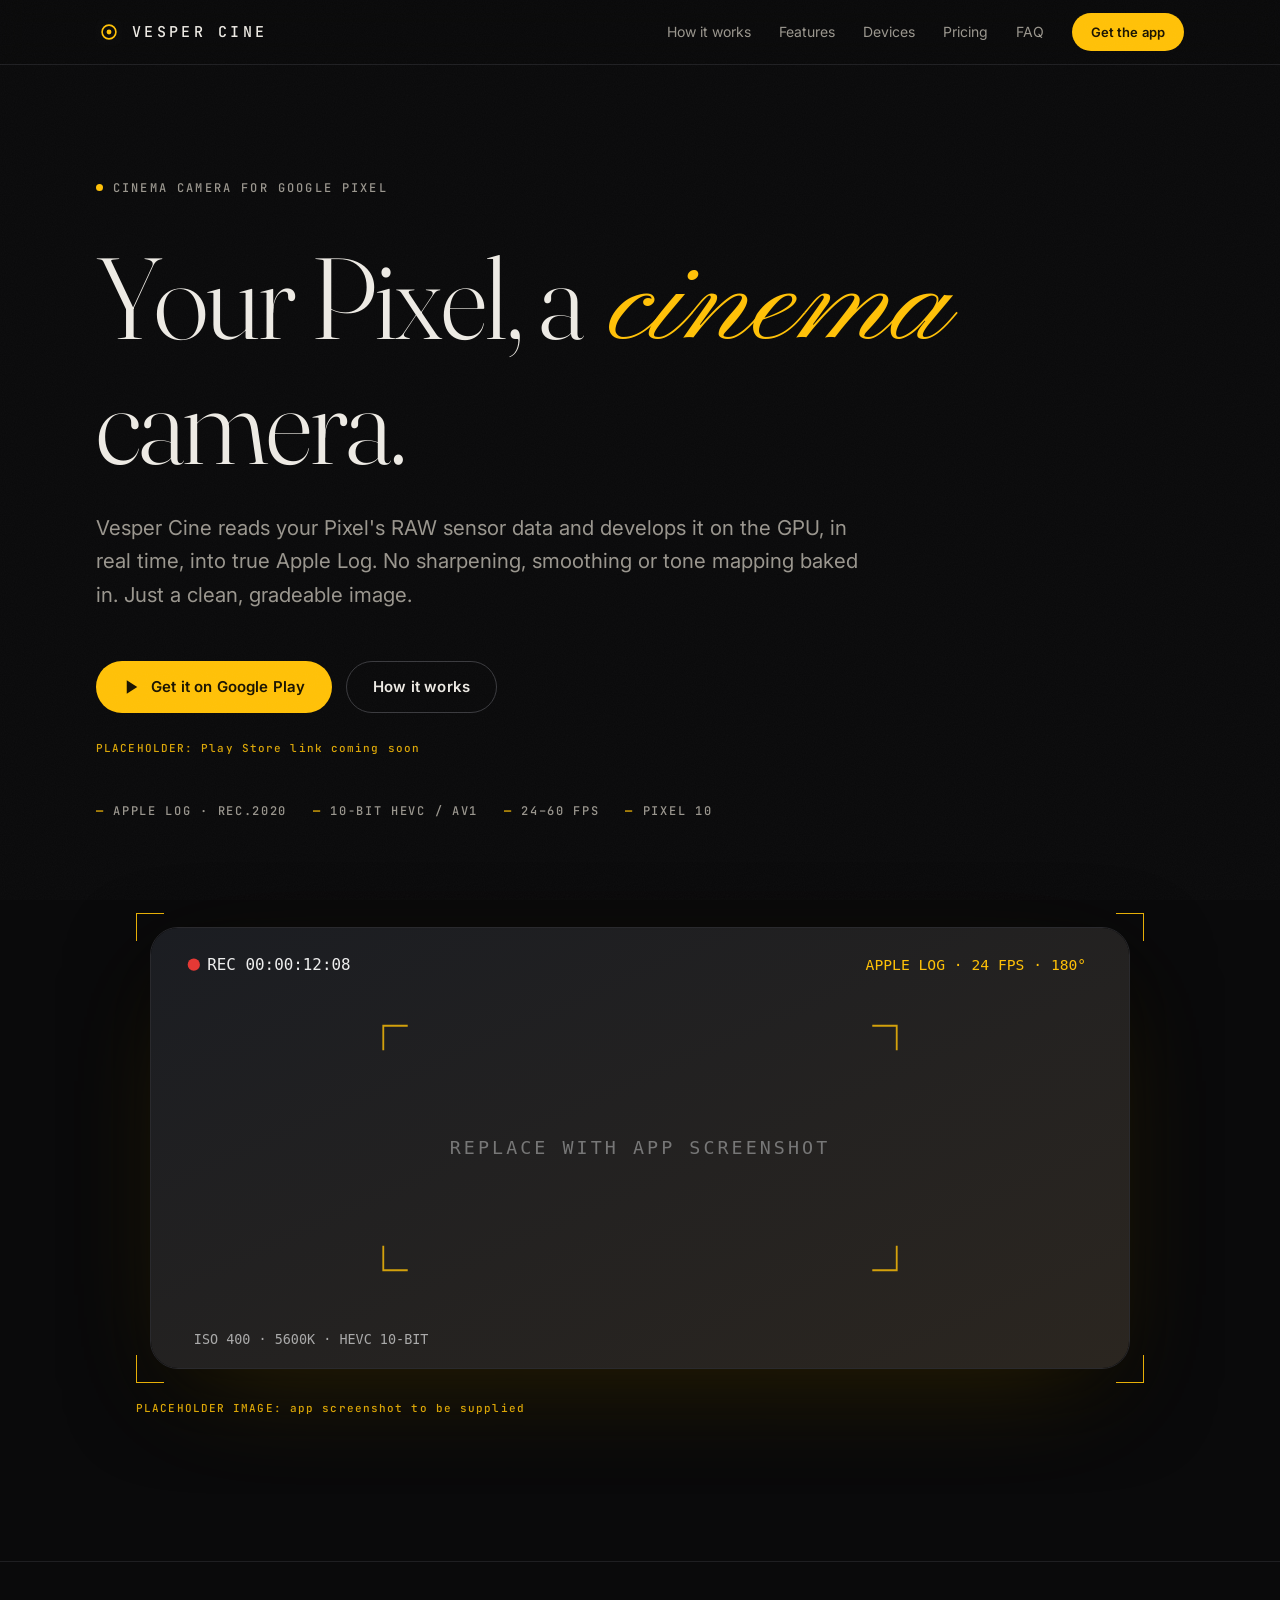
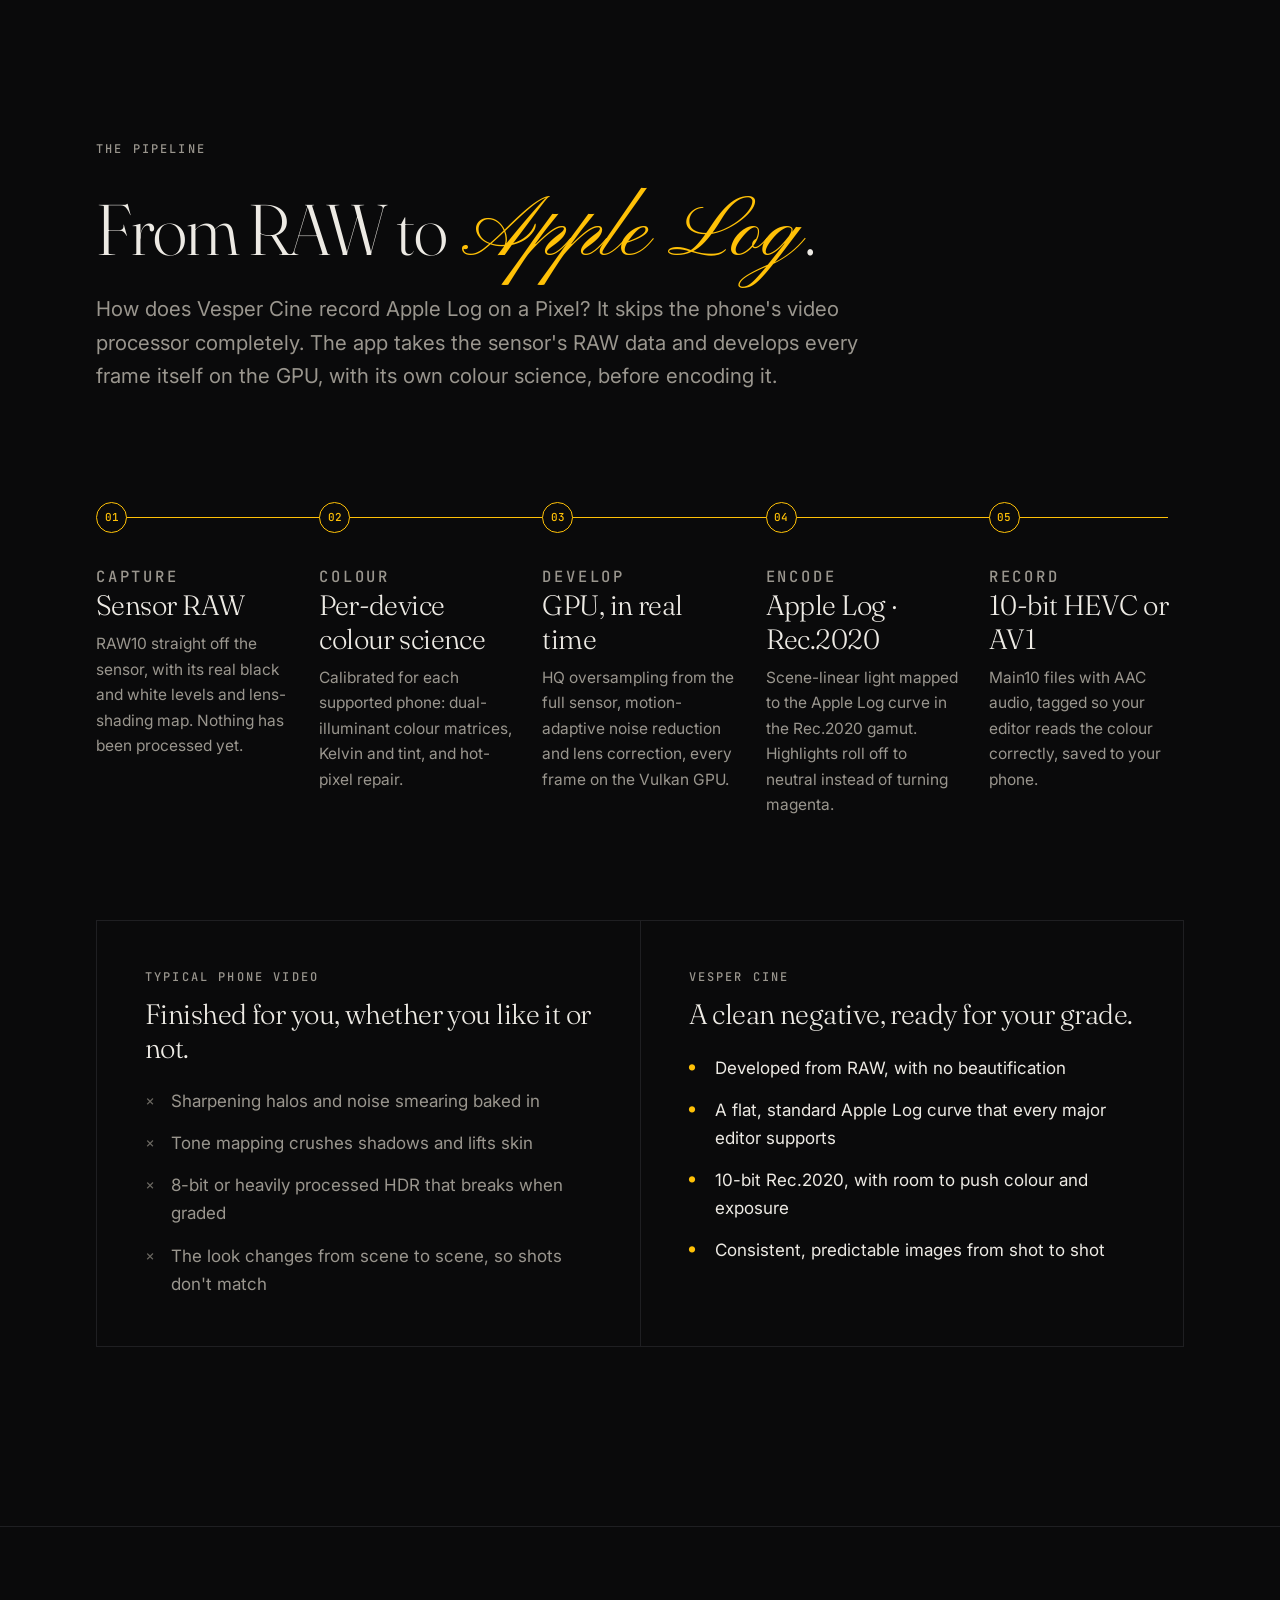
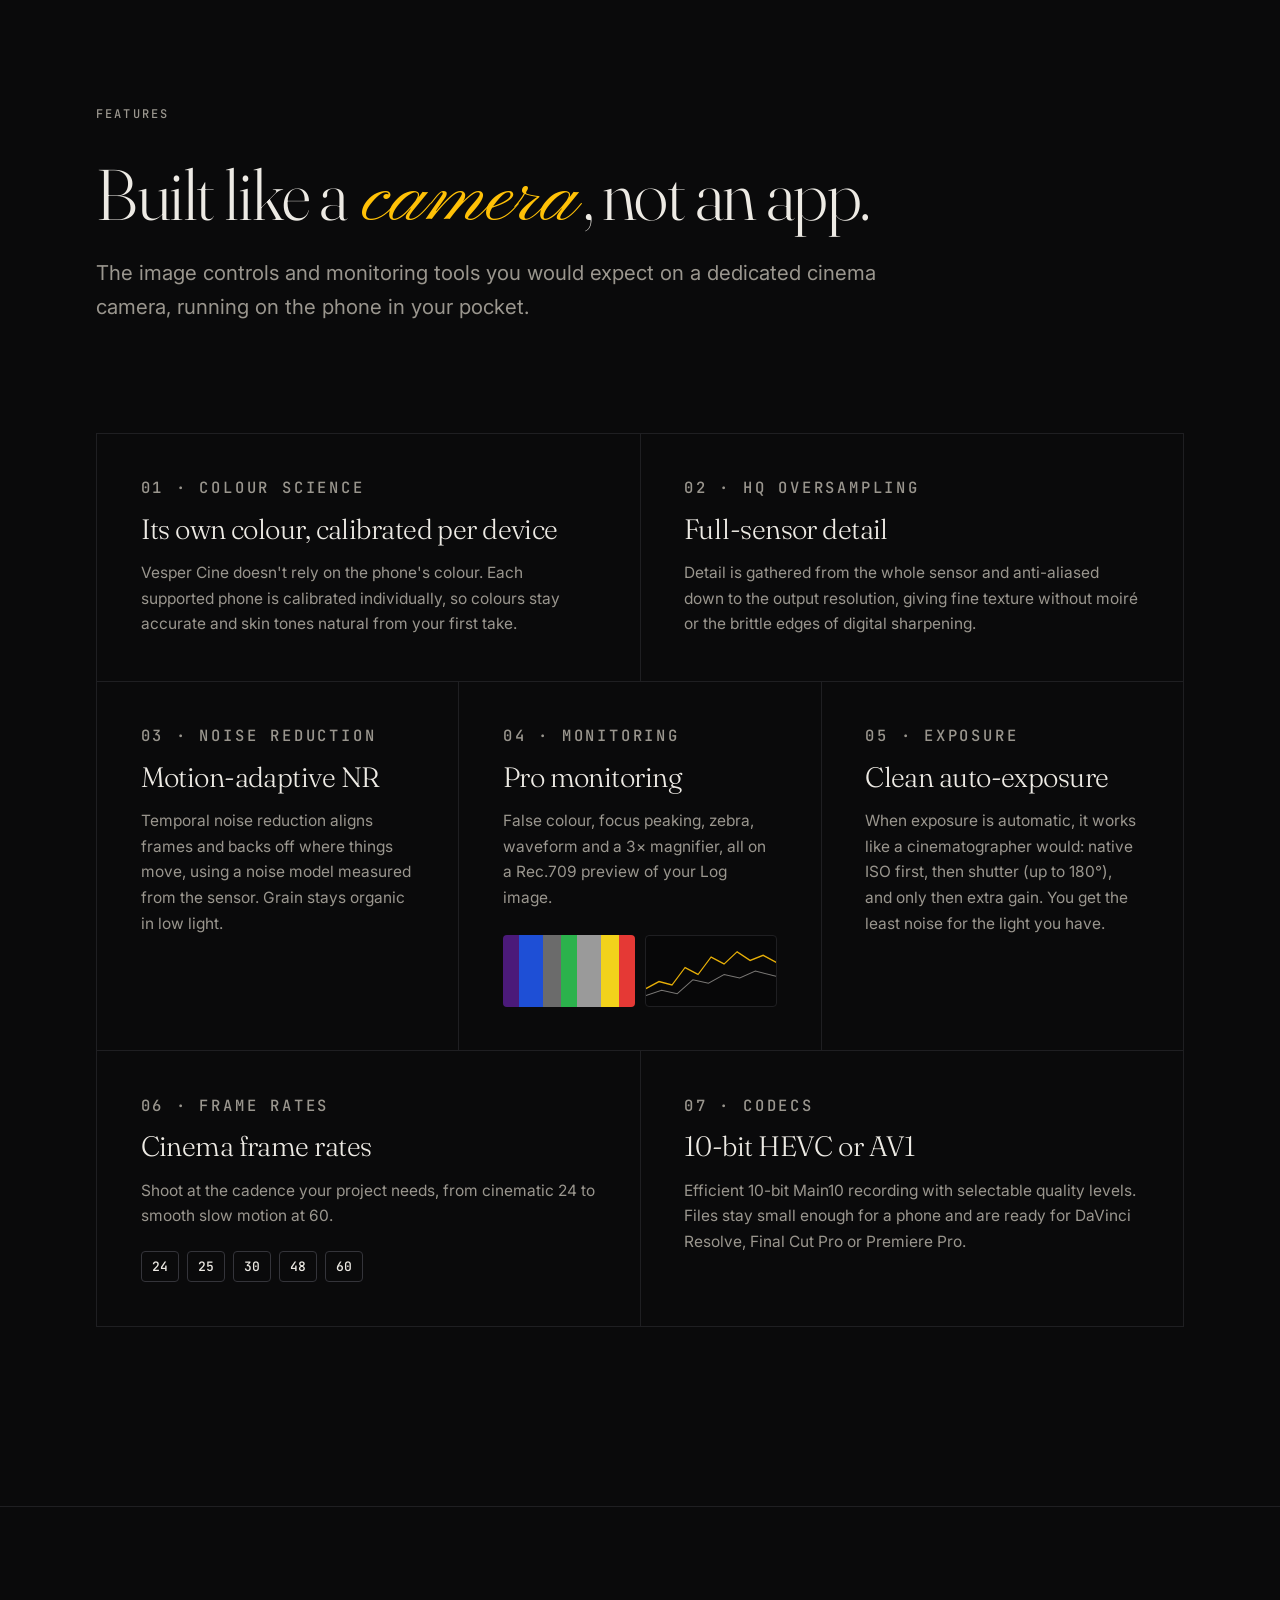
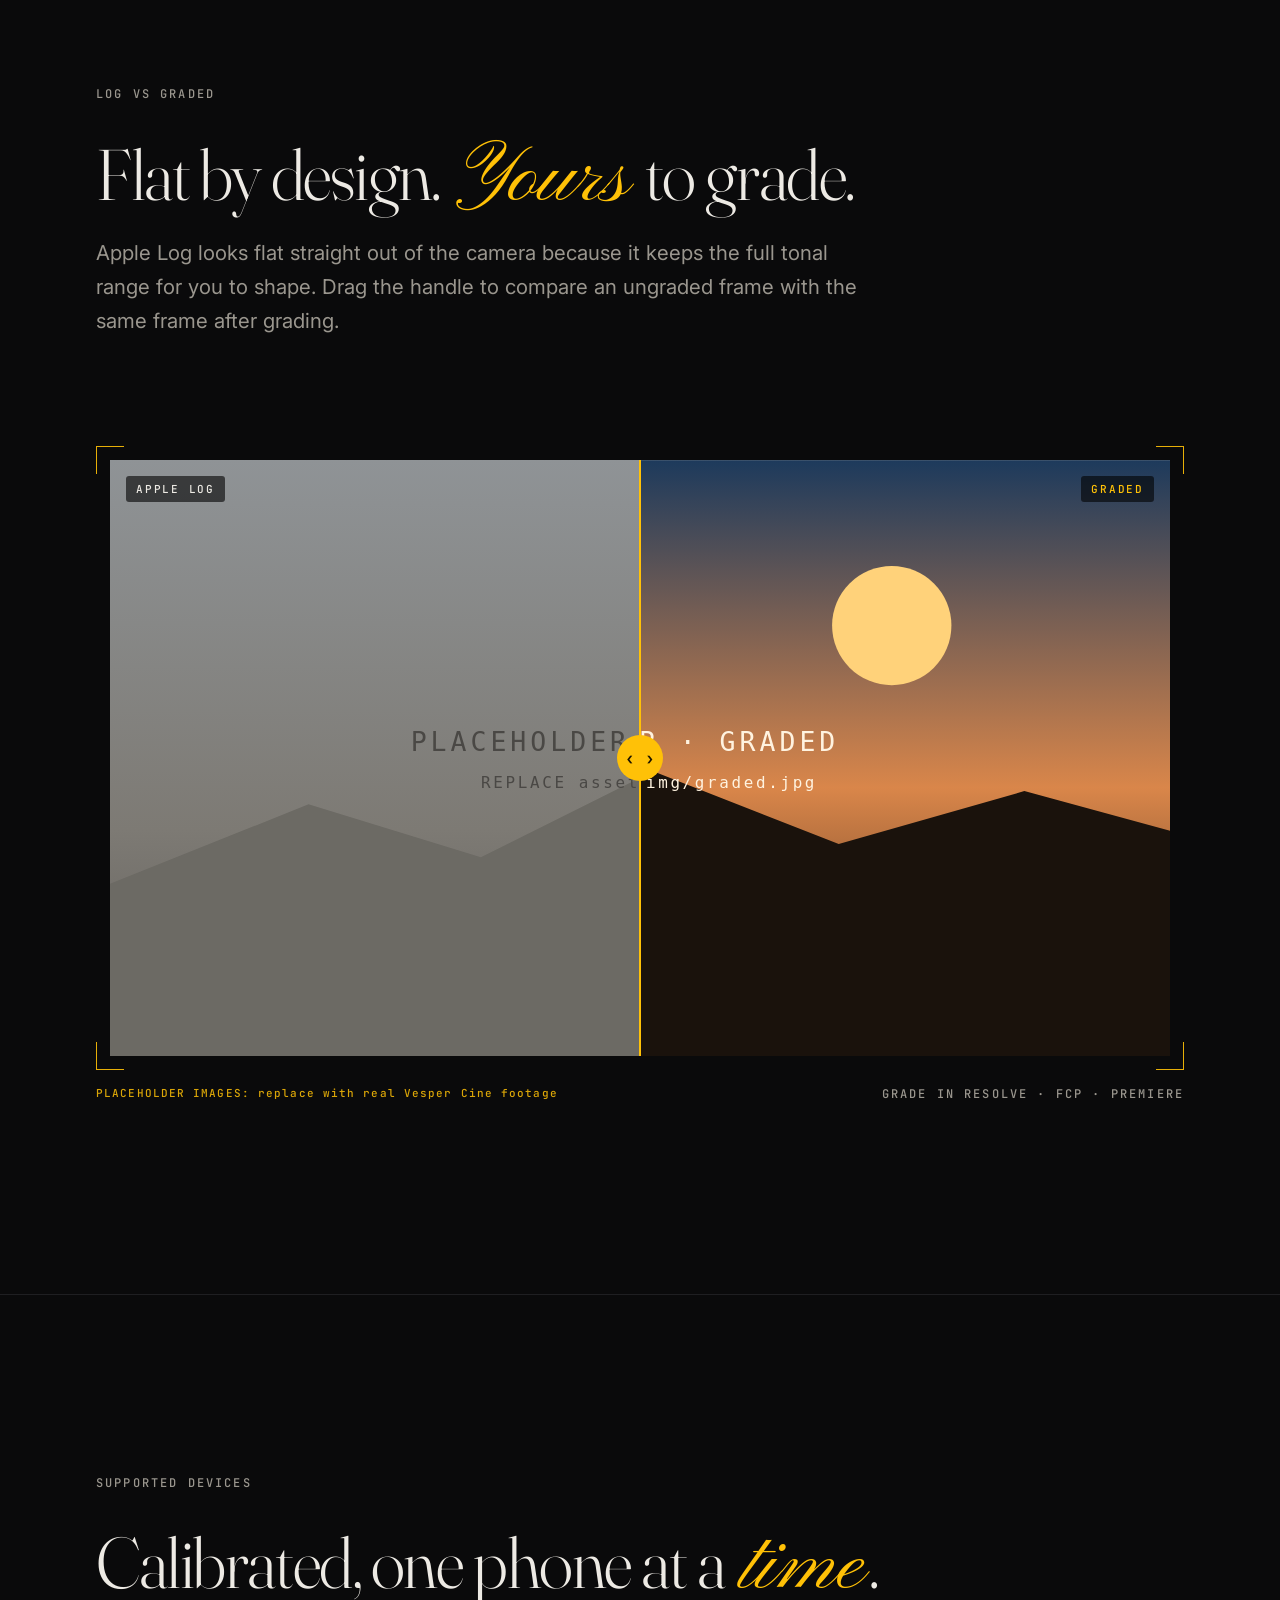
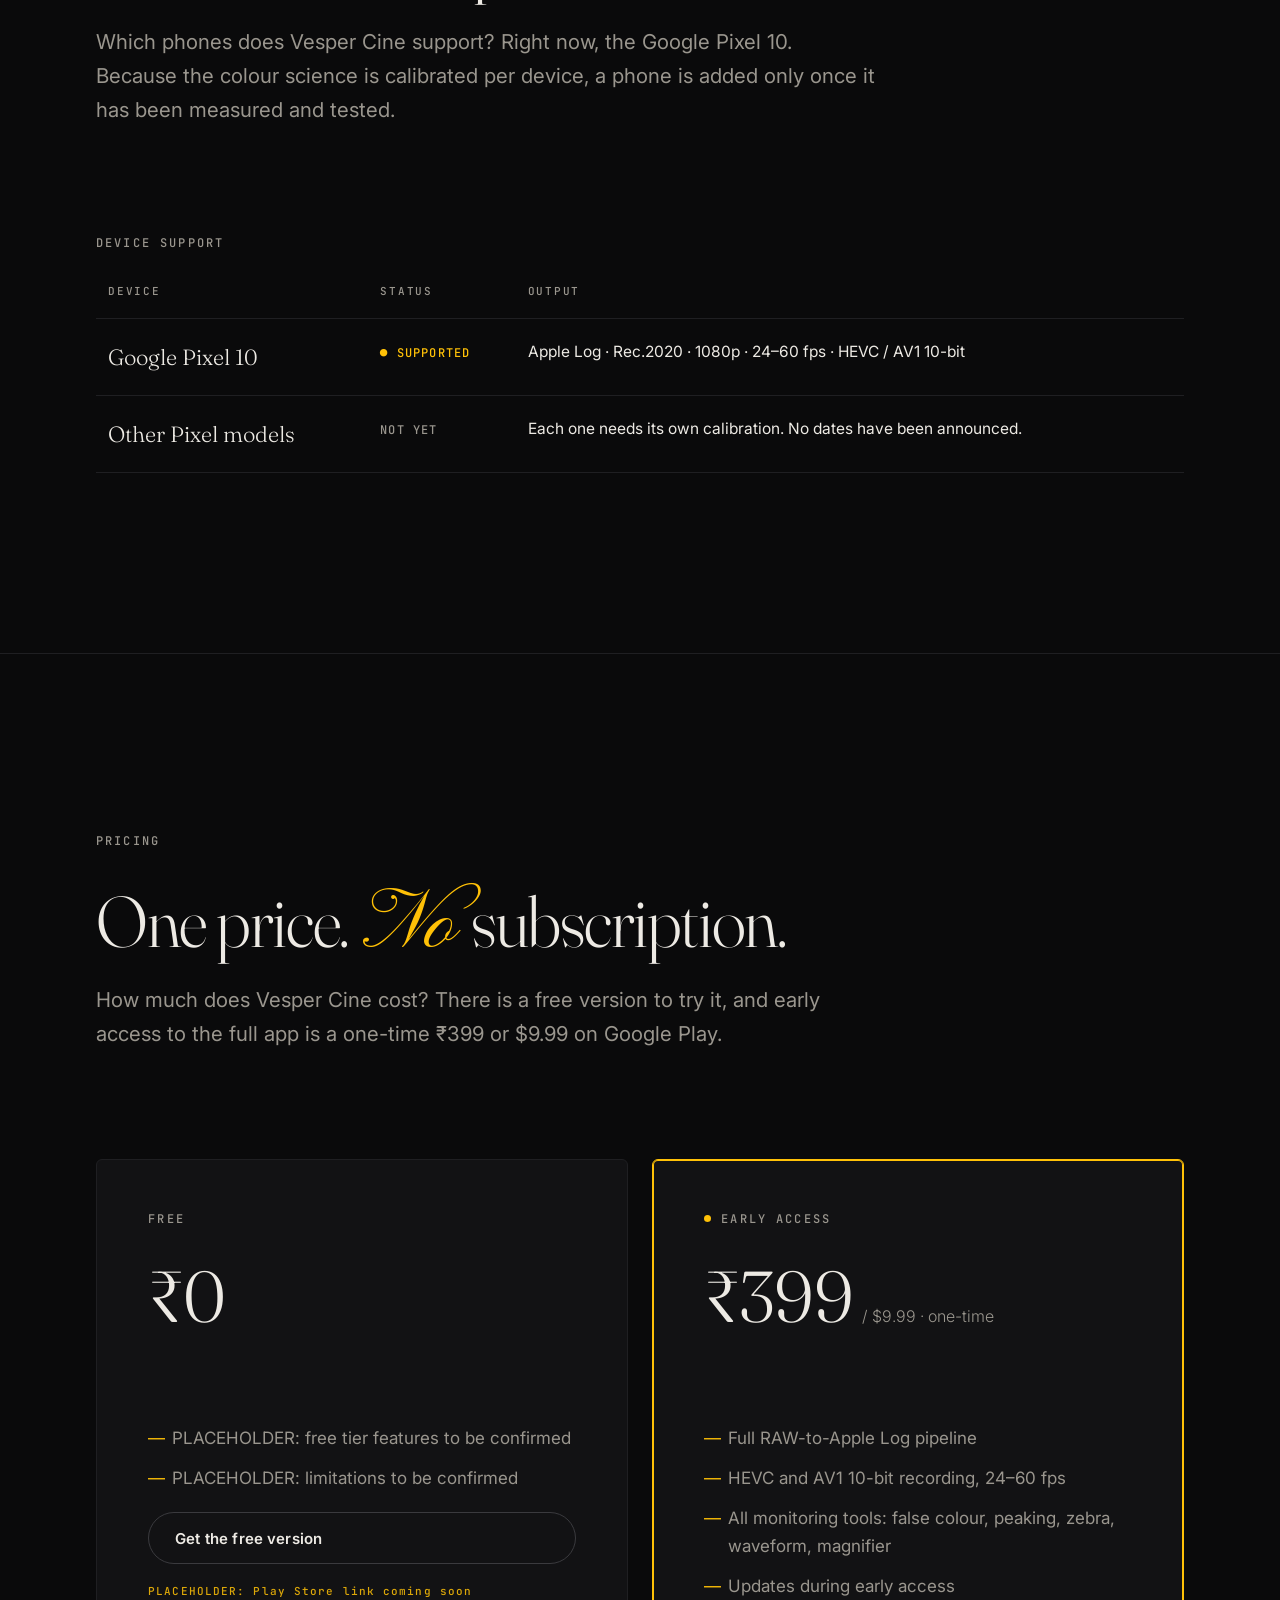
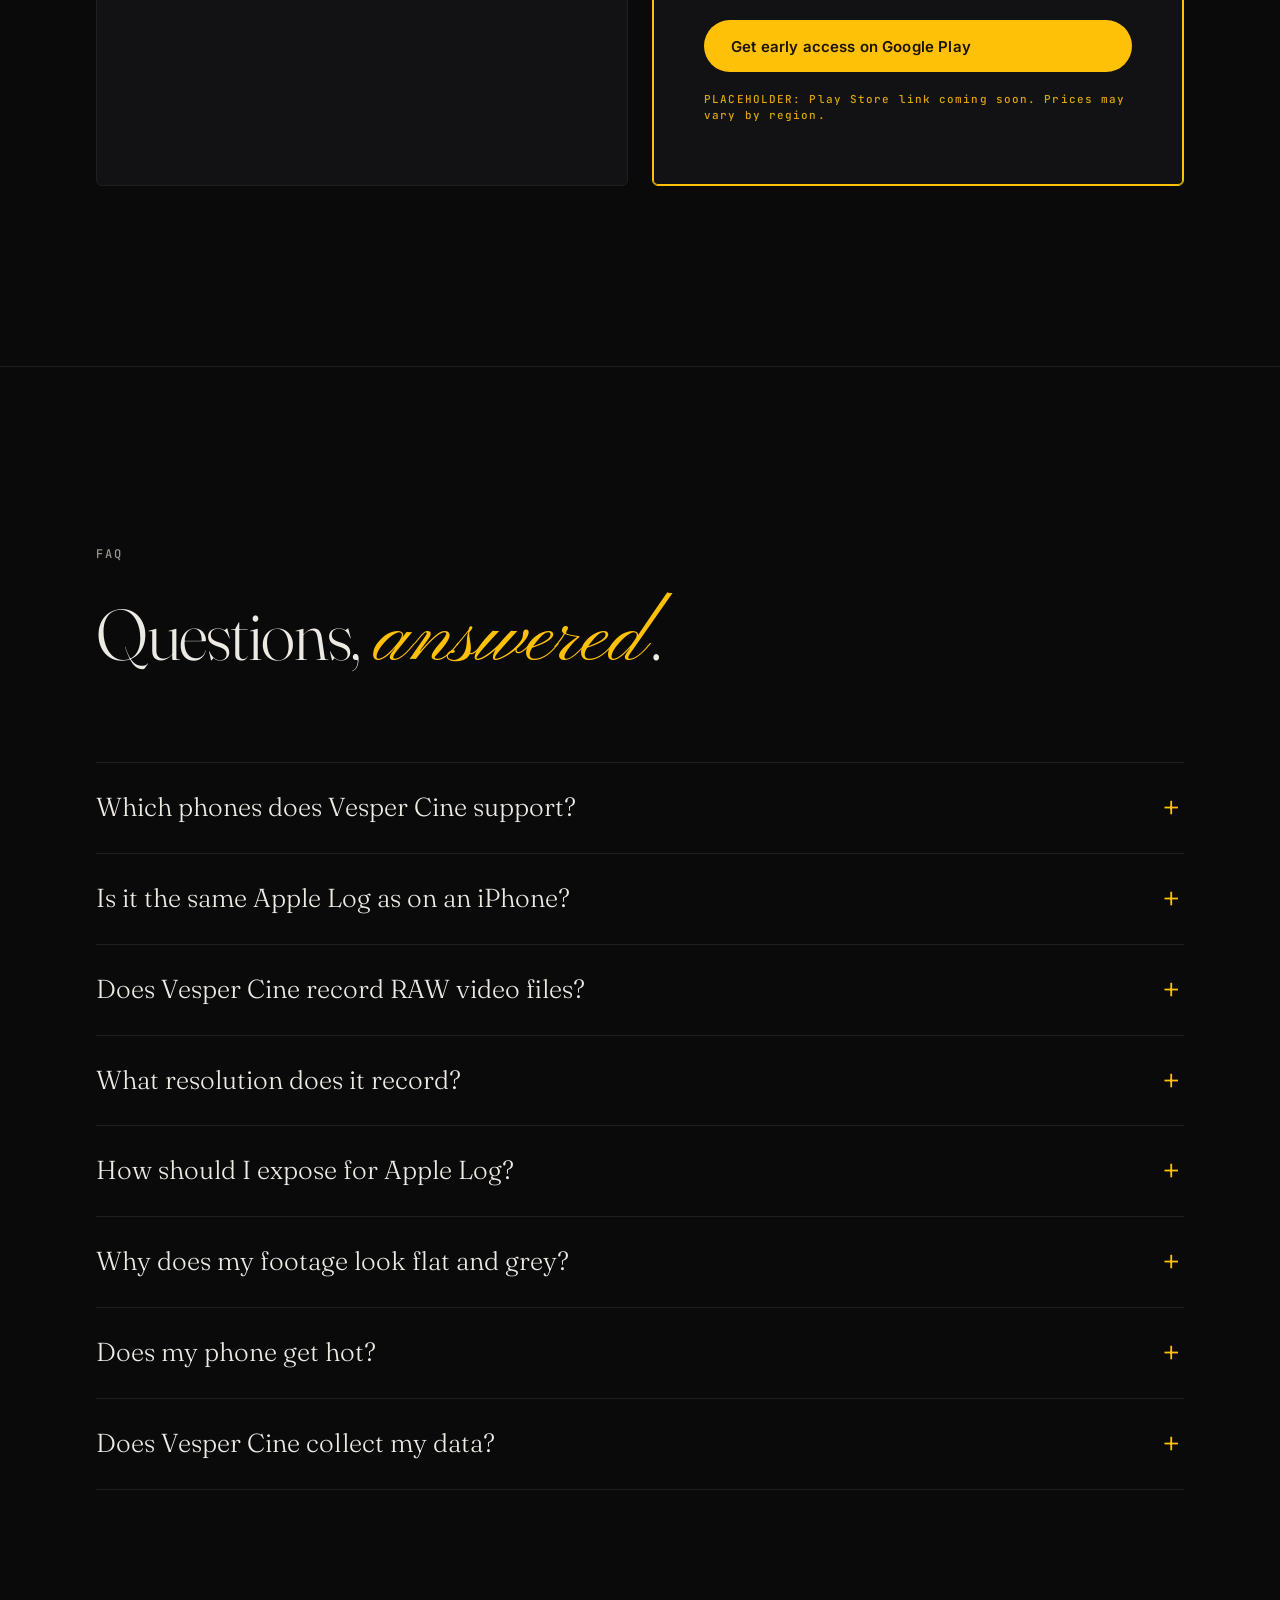
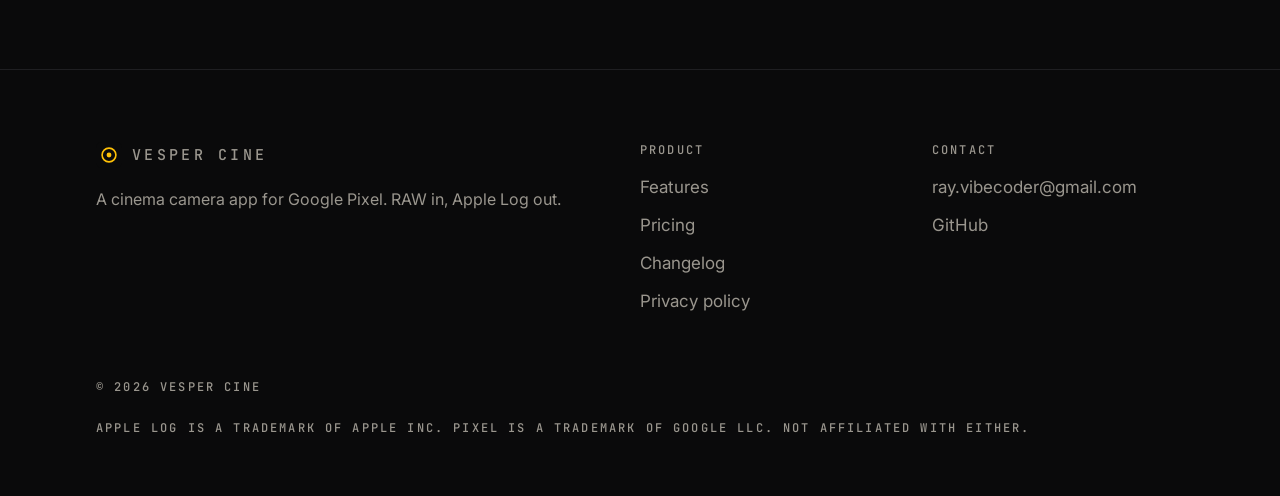
==== commit cc4040d4: "Use package com.theawesomeray.vespercine and contact ray.vibecoder@gmail.com Co-Authored-By: Claude " ====
--- a/index.html
+++ b/index.html
@@ -392,8 +392,7 @@
       <div>
         <p class="label">Contact</p>
         <ul>
-          <!-- PLACEHOLDER: replace with the real support address -->
-          <li><a href="mailto:support@example.com">support@example.com (placeholder)</a></li>
+          <li><a href="mailto:ray.vibecoder@gmail.com">ray.vibecoder@gmail.com</a></li>
           <li><a href="https://github.com/dwaipayanray95/vesper-cine">GitHub</a></li>
         </ul>
       </div>
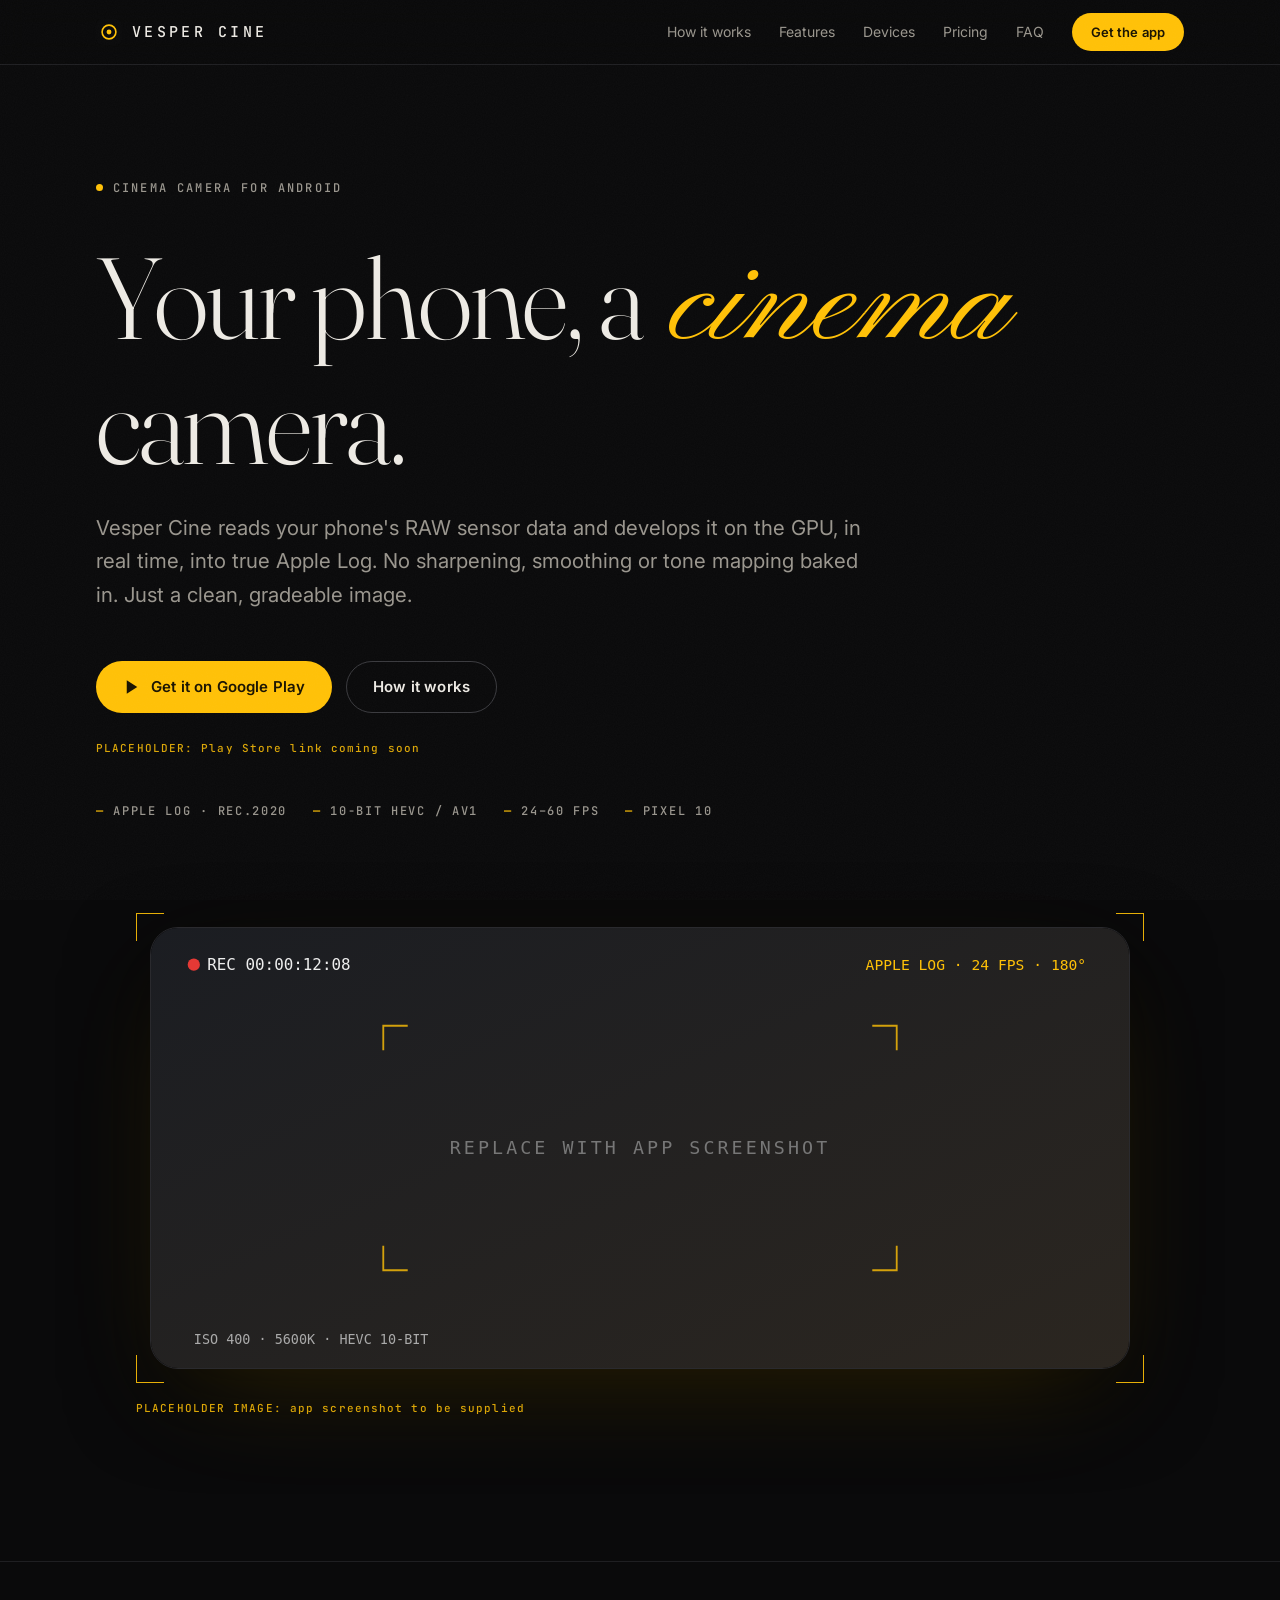
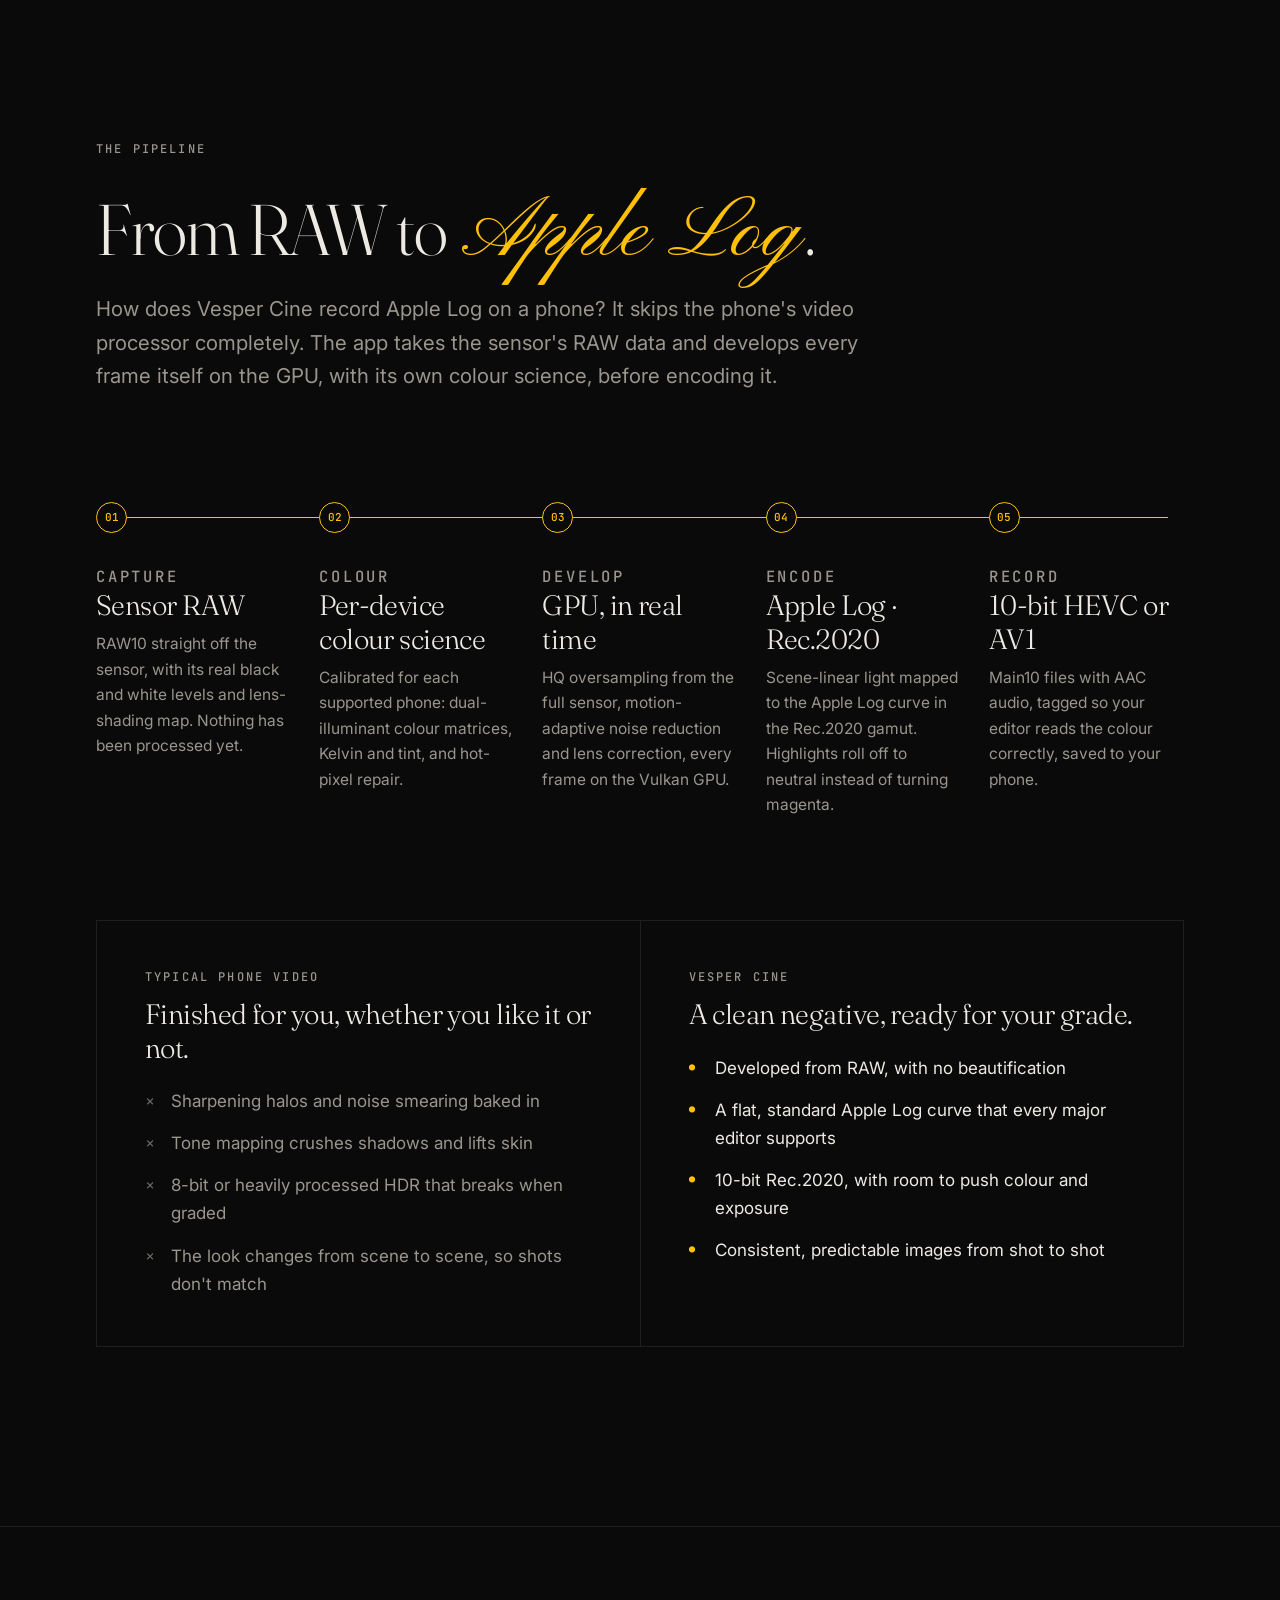
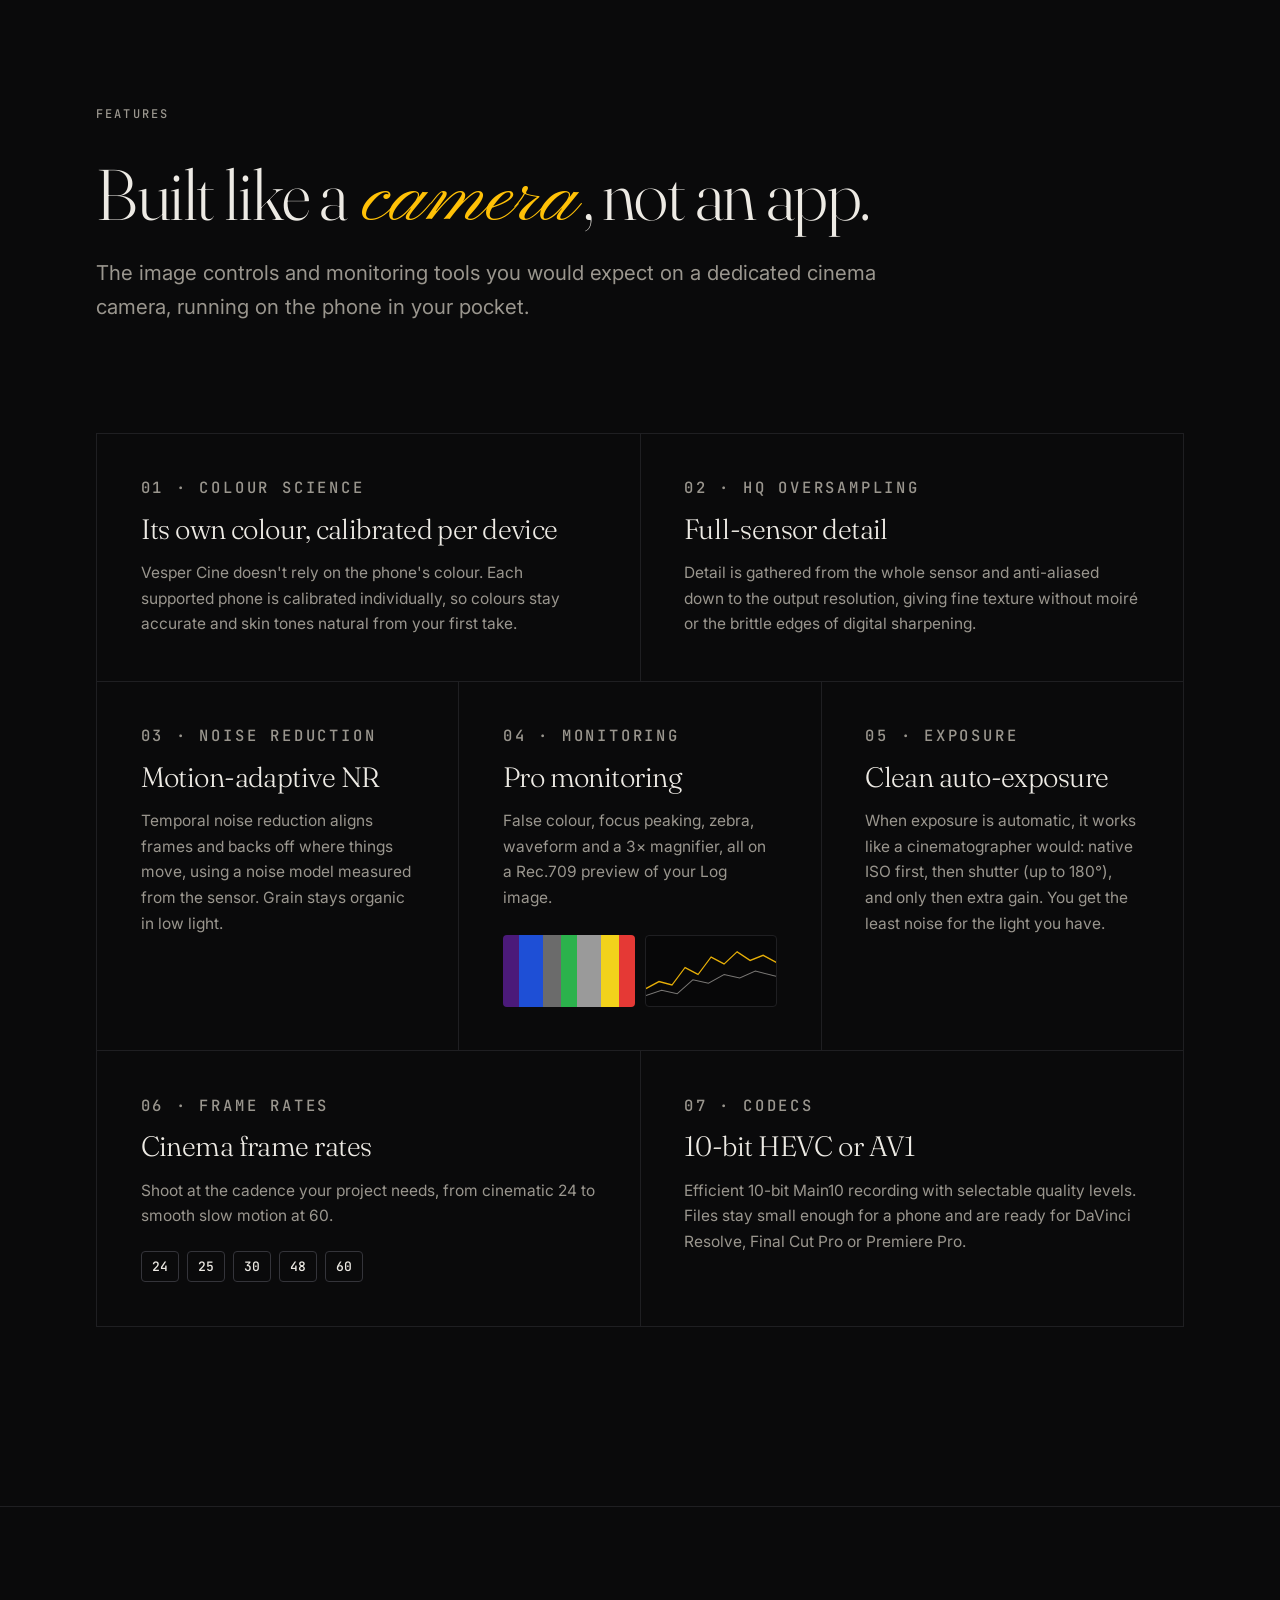
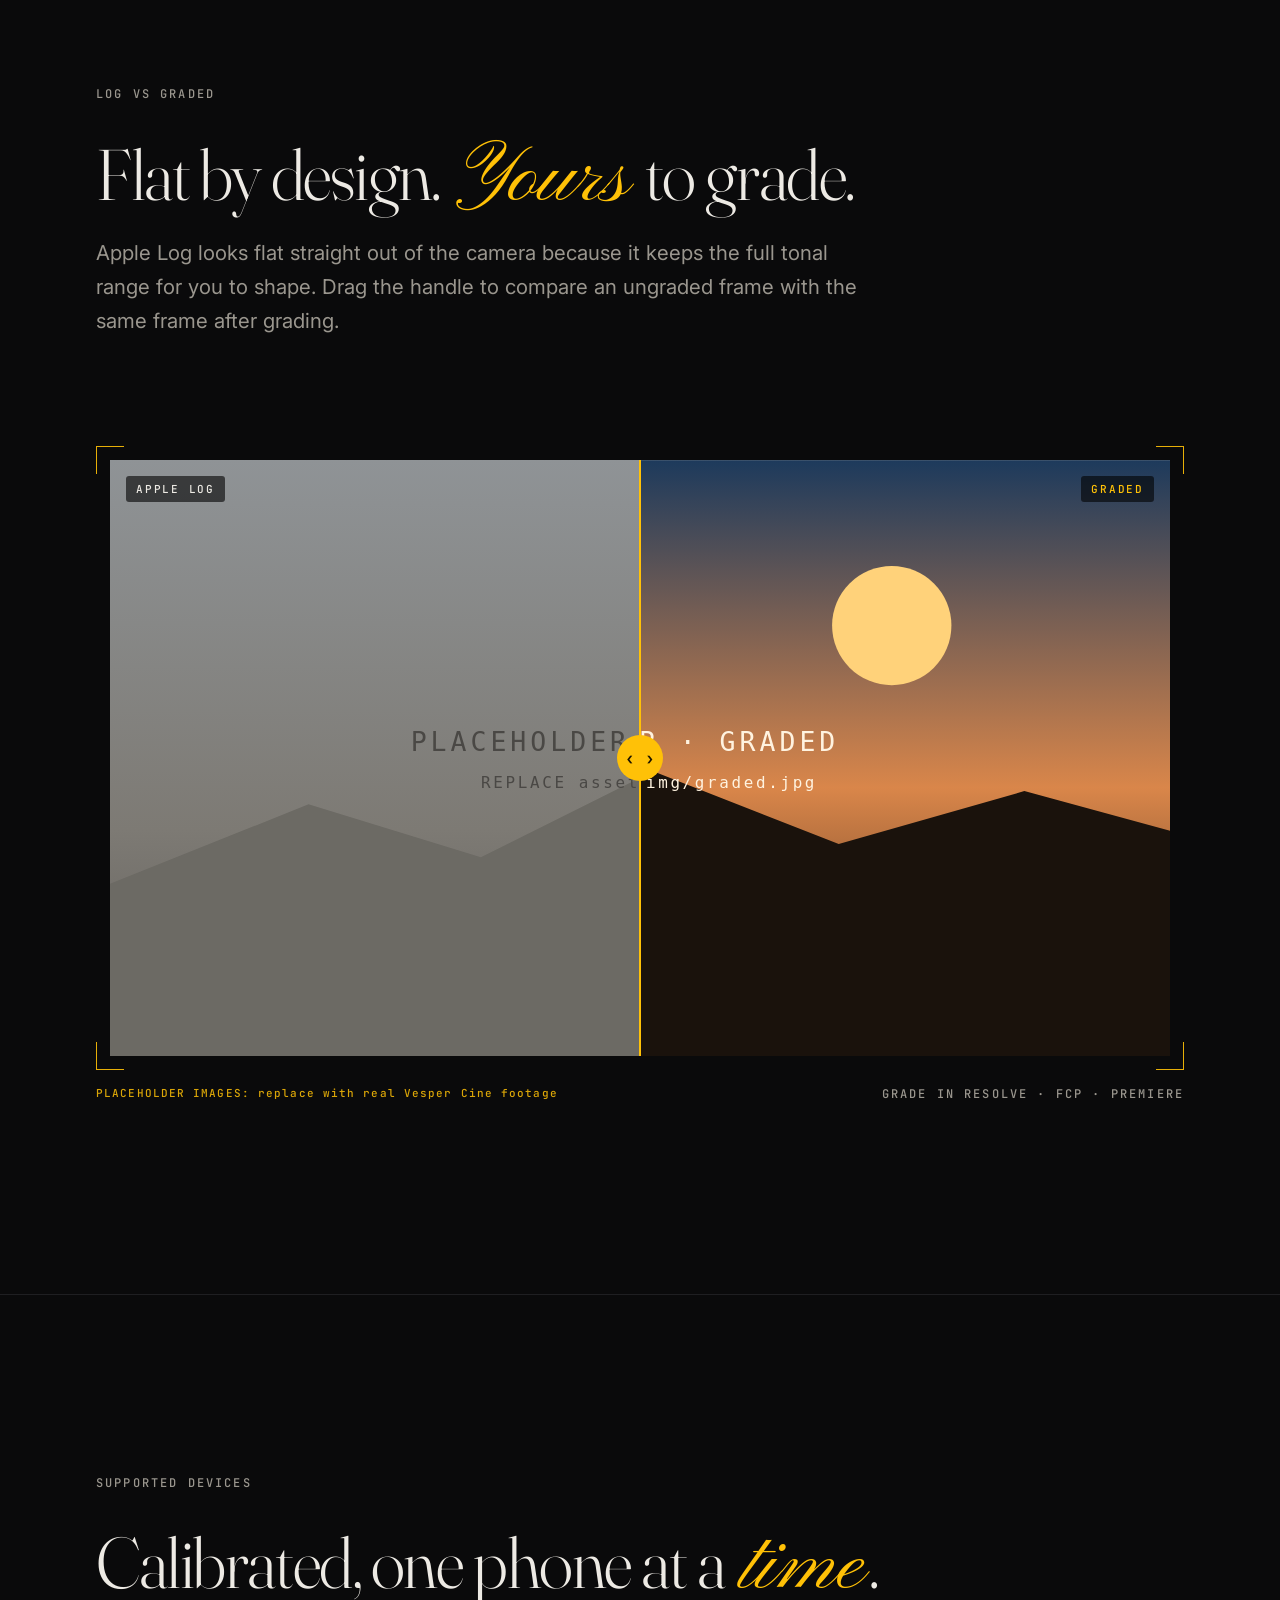
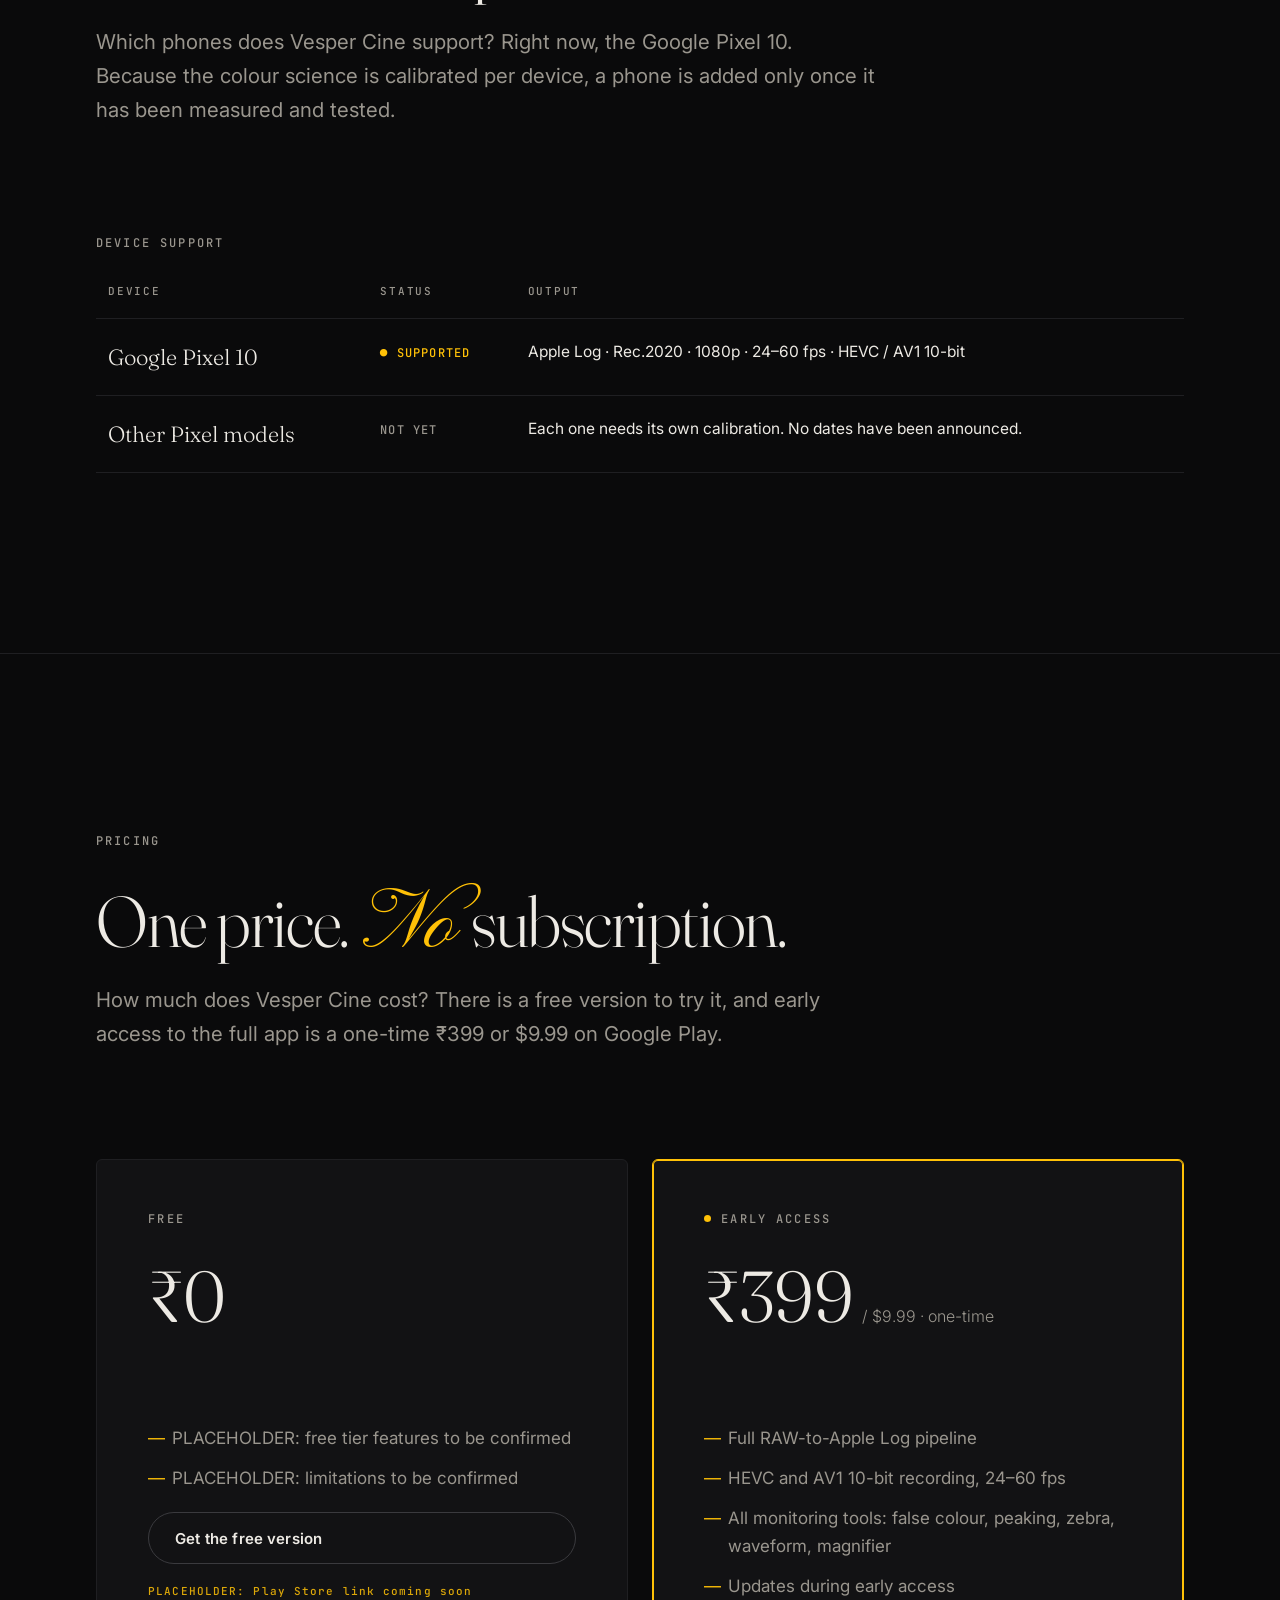
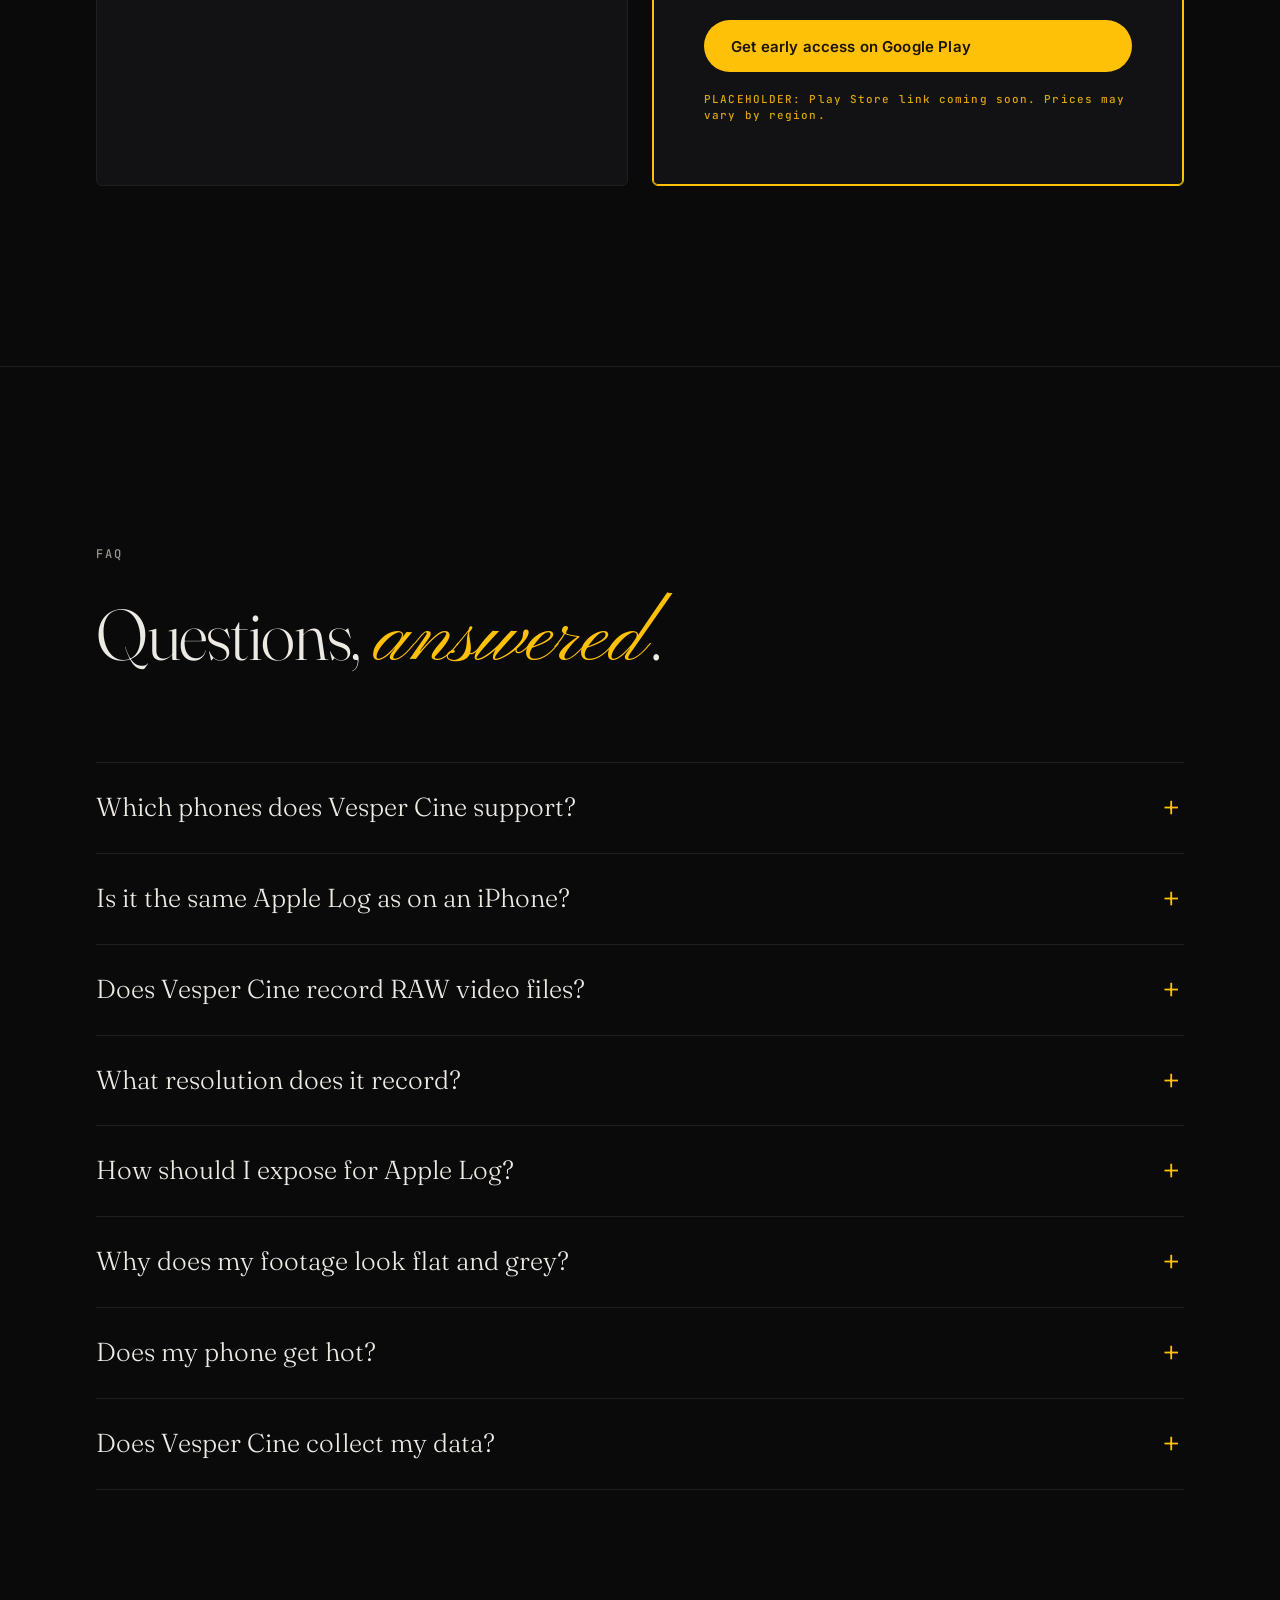
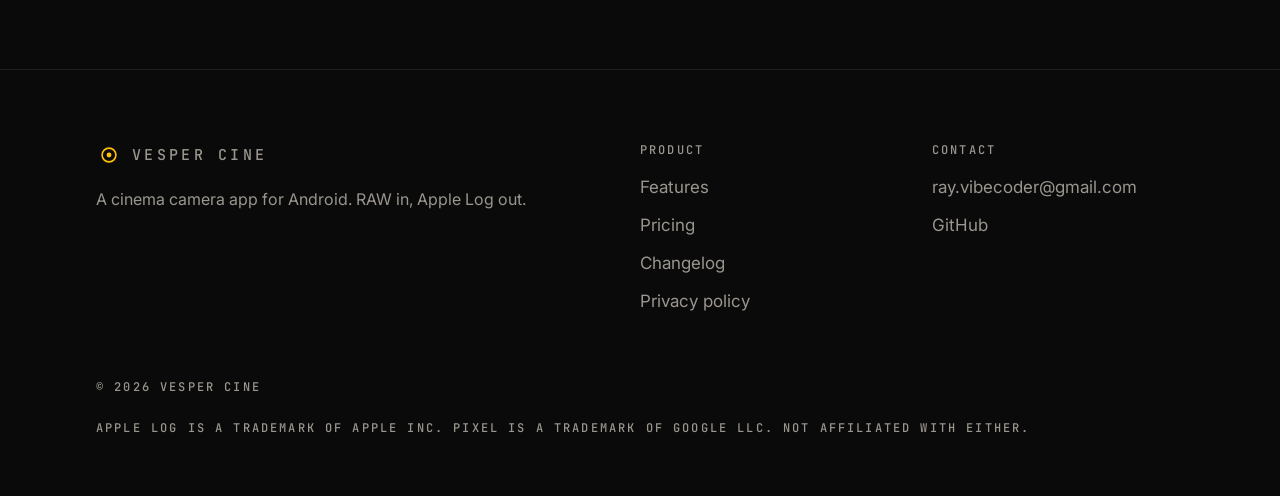
==== commit 41e82b64: "Make hero and metadata device-generic (Android) instead of Pixel-focused Co-Authored-By: Claude Opus" ====
--- a/index.html
+++ b/index.html
@@ -3,8 +3,8 @@
 <head>
 <meta charset="utf-8">
 <meta name="viewport" content="width=device-width, initial-scale=1">
-<title>Vesper Cine: RAW to Apple Log cinema camera app for Google Pixel</title>
-<meta name="description" content="Vesper Cine turns a Google Pixel into a cinema camera. It reads RAW sensor data and develops it on the GPU in real time into true Apple Log / Rec.2020, recorded as 10-bit HEVC or AV1.">
+<title>Vesper Cine: RAW to Apple Log cinema camera app for Android</title>
+<meta name="description" content="Vesper Cine turns your Android phone into a cinema camera. It reads RAW sensor data and develops it on the GPU in real time into true Apple Log / Rec.2020, recorded as 10-bit HEVC or AV1.">
 <link rel="canonical" href="https://vesper.theawesomeray.com/">
 <meta name="theme-color" content="#0A0A0B">
 <meta name="color-scheme" content="dark">
@@ -12,7 +12,7 @@
 
 <meta property="og:type" content="website">
 <meta property="og:site_name" content="Vesper Cine">
-<meta property="og:title" content="Vesper Cine: your Pixel, a cinema camera">
+<meta property="og:title" content="Vesper Cine: your phone, a cinema camera">
 <meta property="og:description" content="RAW sensor data, developed on the GPU into true Apple Log / Rec.2020. 10-bit HEVC or AV1. No phone beautification baked in.">
 <meta property="og:url" content="https://vesper.theawesomeray.com/">
 <!-- PLACEHOLDER: replace with a 1200×630 JPG/PNG share image -->
@@ -35,7 +35,7 @@
       "applicationCategory": "MultimediaApplication",
       "applicationSubCategory": "Video camera",
       "operatingSystem": "Android 11 or later",
-      "description": "Cinema camera app for Google Pixel that reads the sensor's RAW data and develops it on the GPU in real time into Apple Log / Rec.2020, recorded as 10-bit HEVC or AV1.",
+      "description": "Android cinema camera app that reads the sensor's RAW data and develops it on the GPU in real time into Apple Log / Rec.2020, recorded as 10-bit HEVC or AV1.",
       "url": "https://vesper.theawesomeray.com/",
       "featureList": [
         "RAW sensor capture developed on the GPU in real time",
@@ -98,9 +98,9 @@
   <section class="hero" aria-labelledby="hero-title">
     <div class="wrap">
       <div class="hero-copy reveal">
-        <p class="label"><span class="dot" aria-hidden="true"></span>Cinema camera for Google Pixel</p>
-        <h1 id="hero-title">Your Pixel, a <span class="script">cinema</span> camera.</h1>
-        <p class="lede">Vesper Cine reads your Pixel's RAW sensor data and develops it on the GPU, in real time, into true Apple Log. No sharpening, smoothing or tone mapping baked in. Just a clean, gradeable image.</p>
+        <p class="label"><span class="dot" aria-hidden="true"></span>Cinema camera for Android</p>
+        <h1 id="hero-title">Your phone, a <span class="script">cinema</span> camera.</h1>
+        <p class="lede">Vesper Cine reads your phone's RAW sensor data and develops it on the GPU, in real time, into true Apple Log. No sharpening, smoothing or tone mapping baked in. Just a clean, gradeable image.</p>
         <div class="hero-actions">
           <!-- PLACEHOLDER: replace href with the Play Store listing URL -->
           <a class="btn btn-primary" href="#pricing" aria-describedby="play-note">
@@ -132,7 +132,7 @@
       <div class="section-head reveal">
         <p class="label">The pipeline</p>
         <h2 id="pipeline-title">From RAW to <span class="script">Apple Log</span>.</h2>
-        <p class="lede">How does Vesper Cine record Apple Log on a Pixel? It skips the phone's video processor completely. The app takes the sensor's RAW data and develops every frame itself on the GPU, with its own colour science, before encoding it.</p>
+        <p class="lede">How does Vesper Cine record Apple Log on a phone? It skips the phone's video processor completely. The app takes the sensor's RAW data and develops every frame itself on the GPU, with its own colour science, before encoding it.</p>
       </div>
 
       <ol class="pipeline">
@@ -378,7 +378,7 @@
     <div class="foot">
       <div>
         <a class="brand" href="./"><img src="assets/img/icon.svg" alt="" width="26" height="26">Vesper Cine</a>
-        <p class="lede" style="margin-top:18px;font-size:16px">A cinema camera app for Google Pixel. RAW in, Apple Log out.</p>
+        <p class="lede" style="margin-top:18px;font-size:16px">A cinema camera app for Android. RAW in, Apple Log out.</p>
       </div>
       <div>
         <p class="label">Product</p>
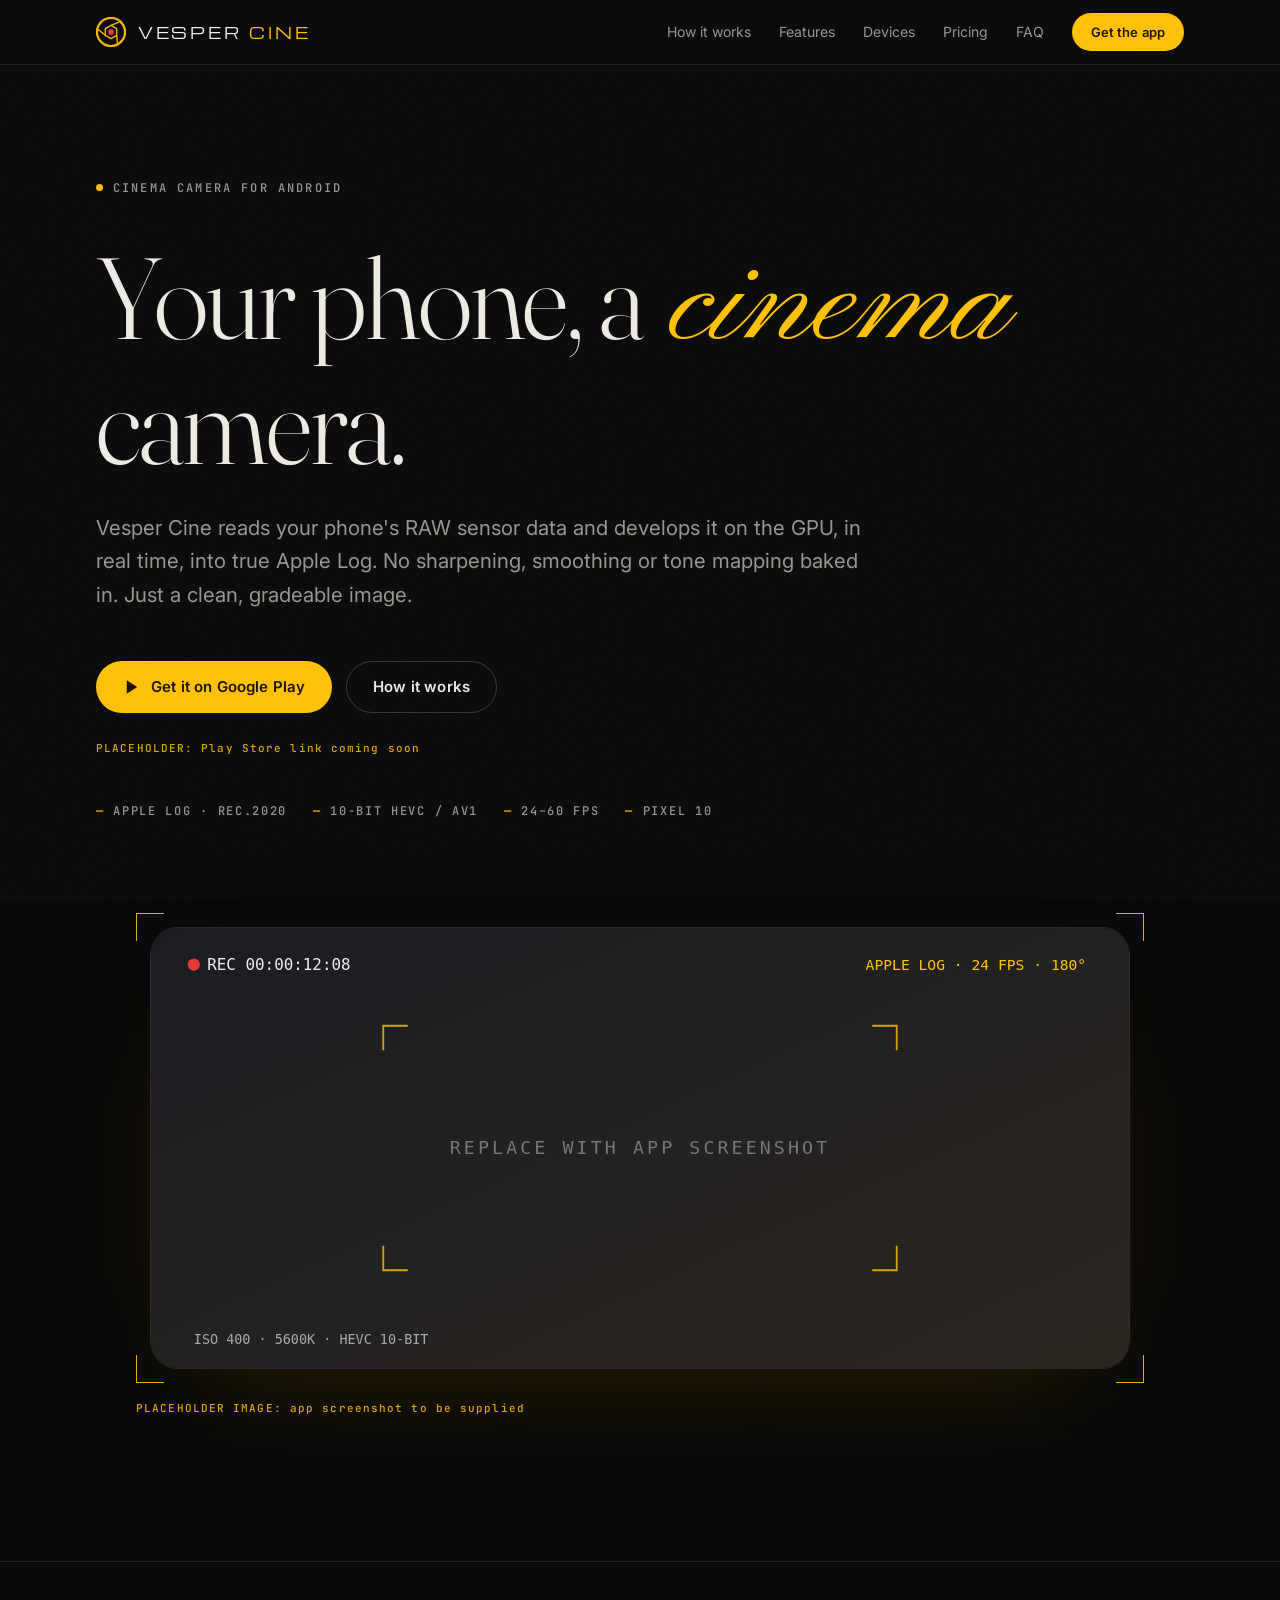
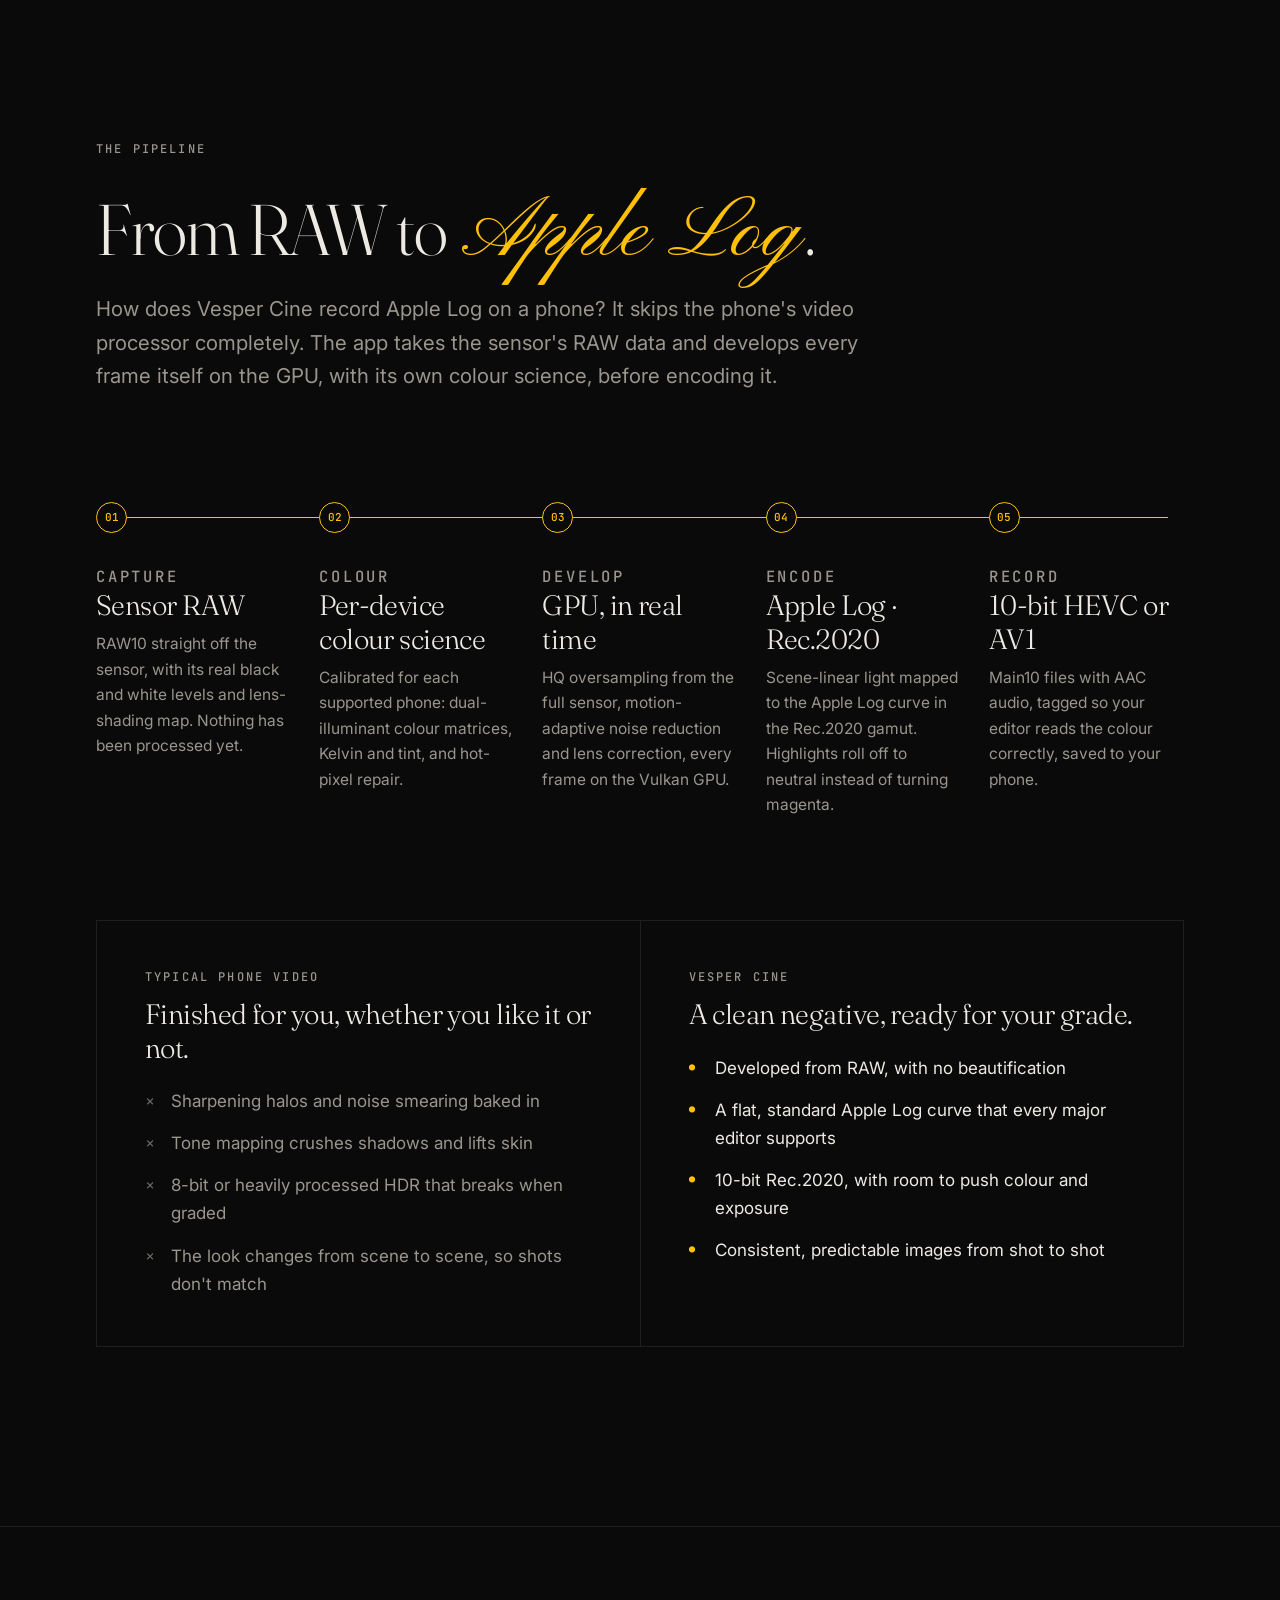
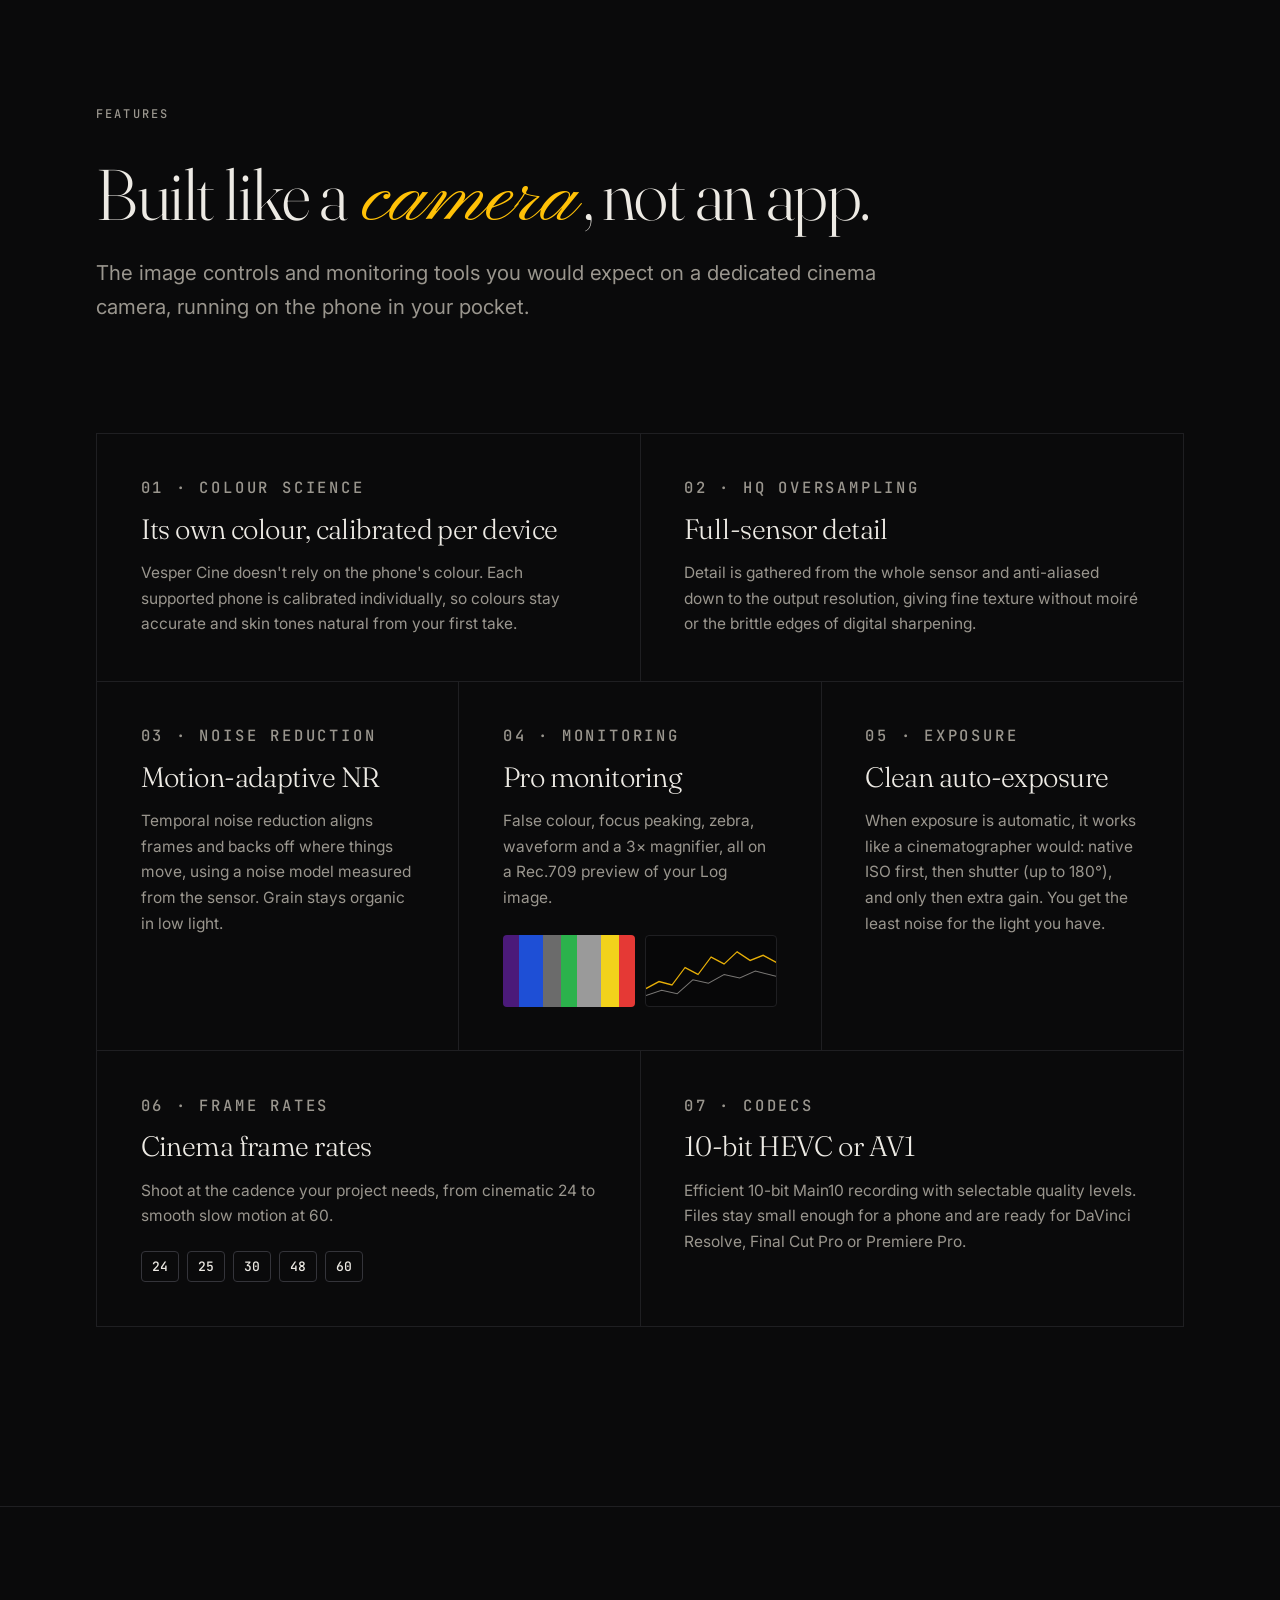
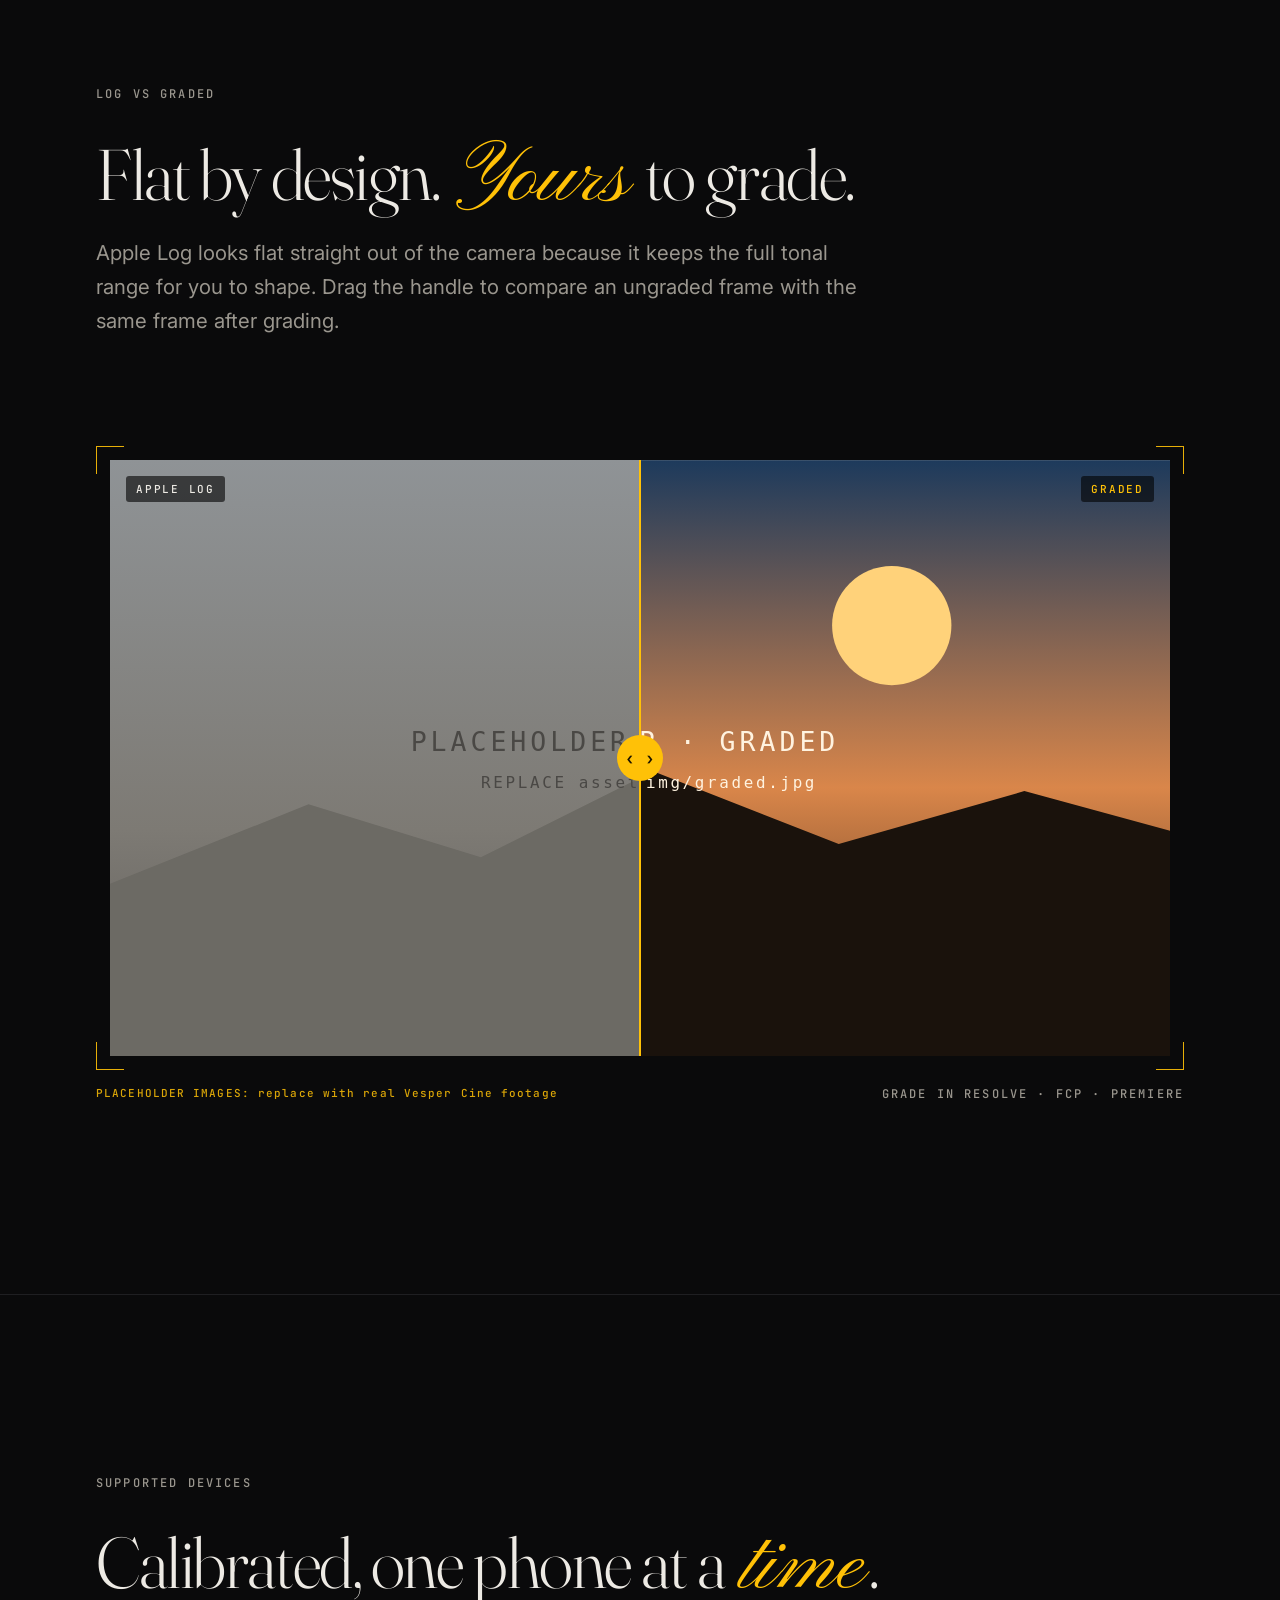
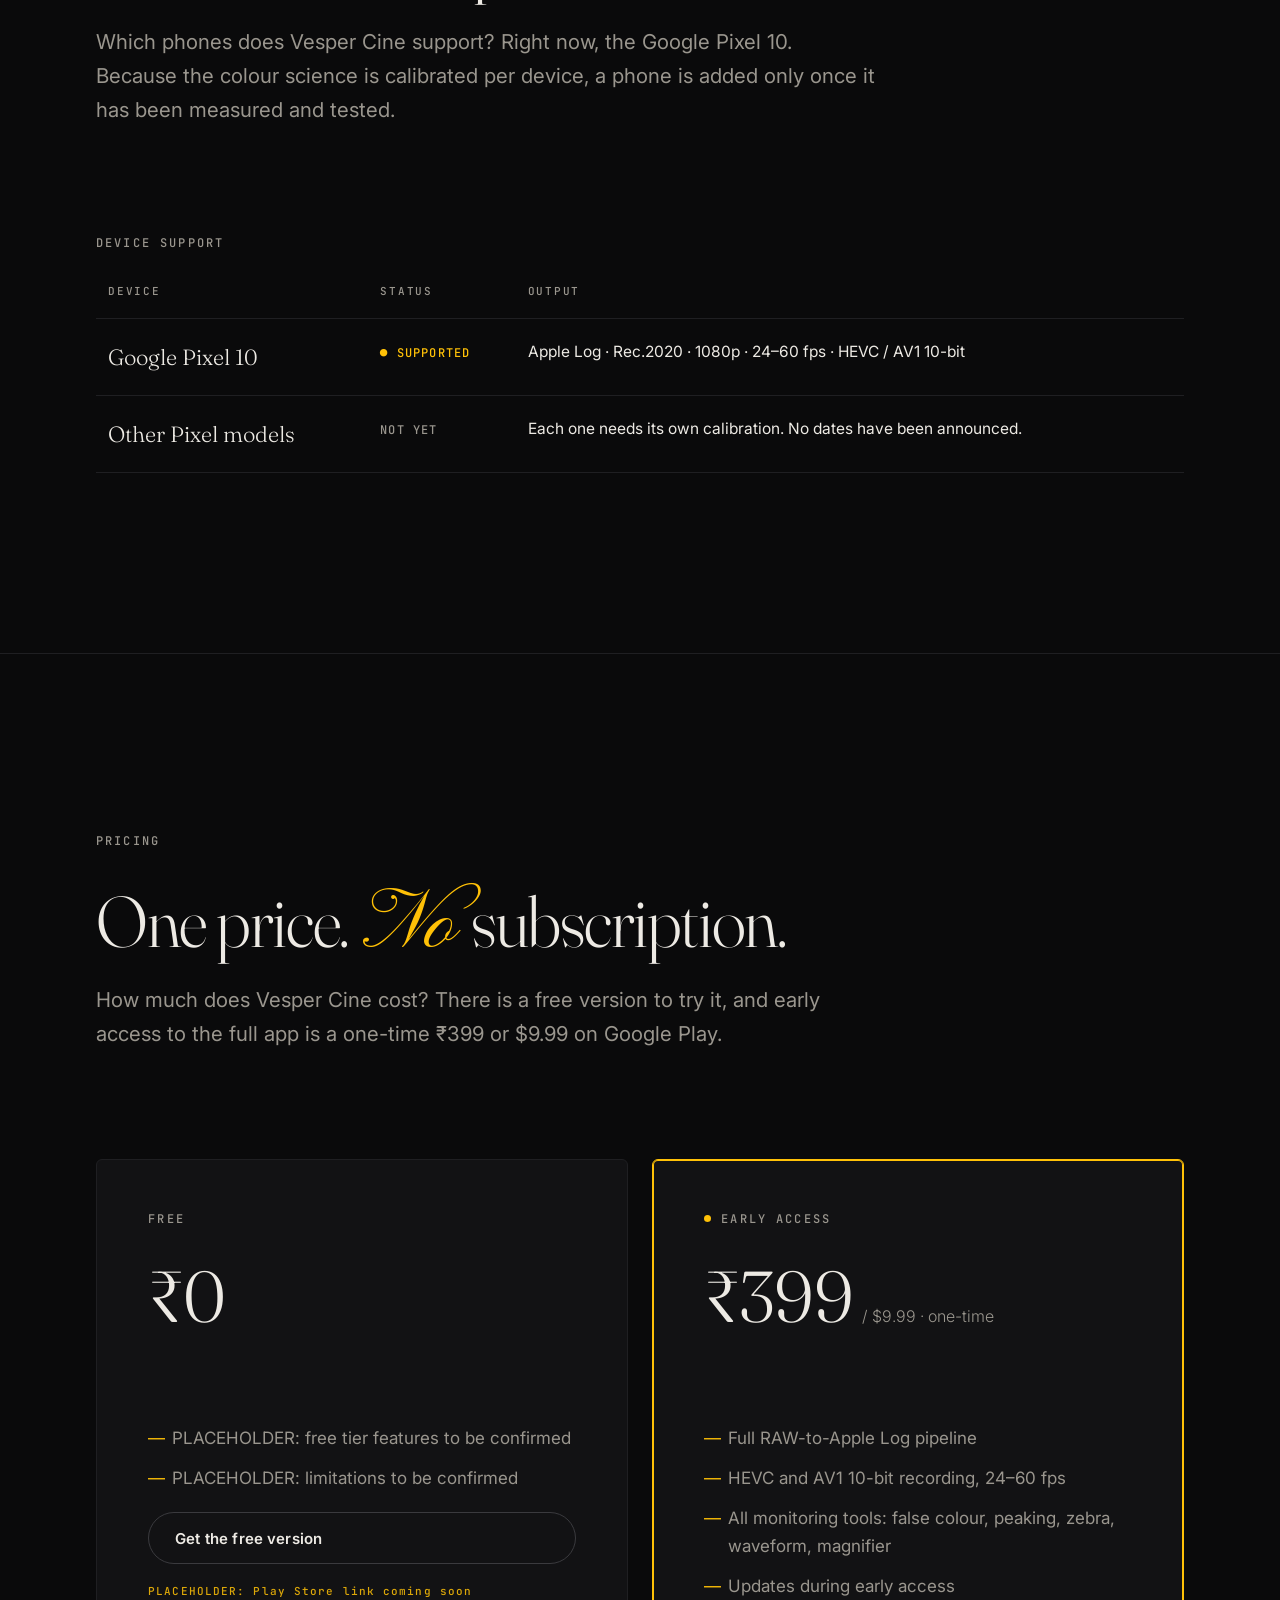
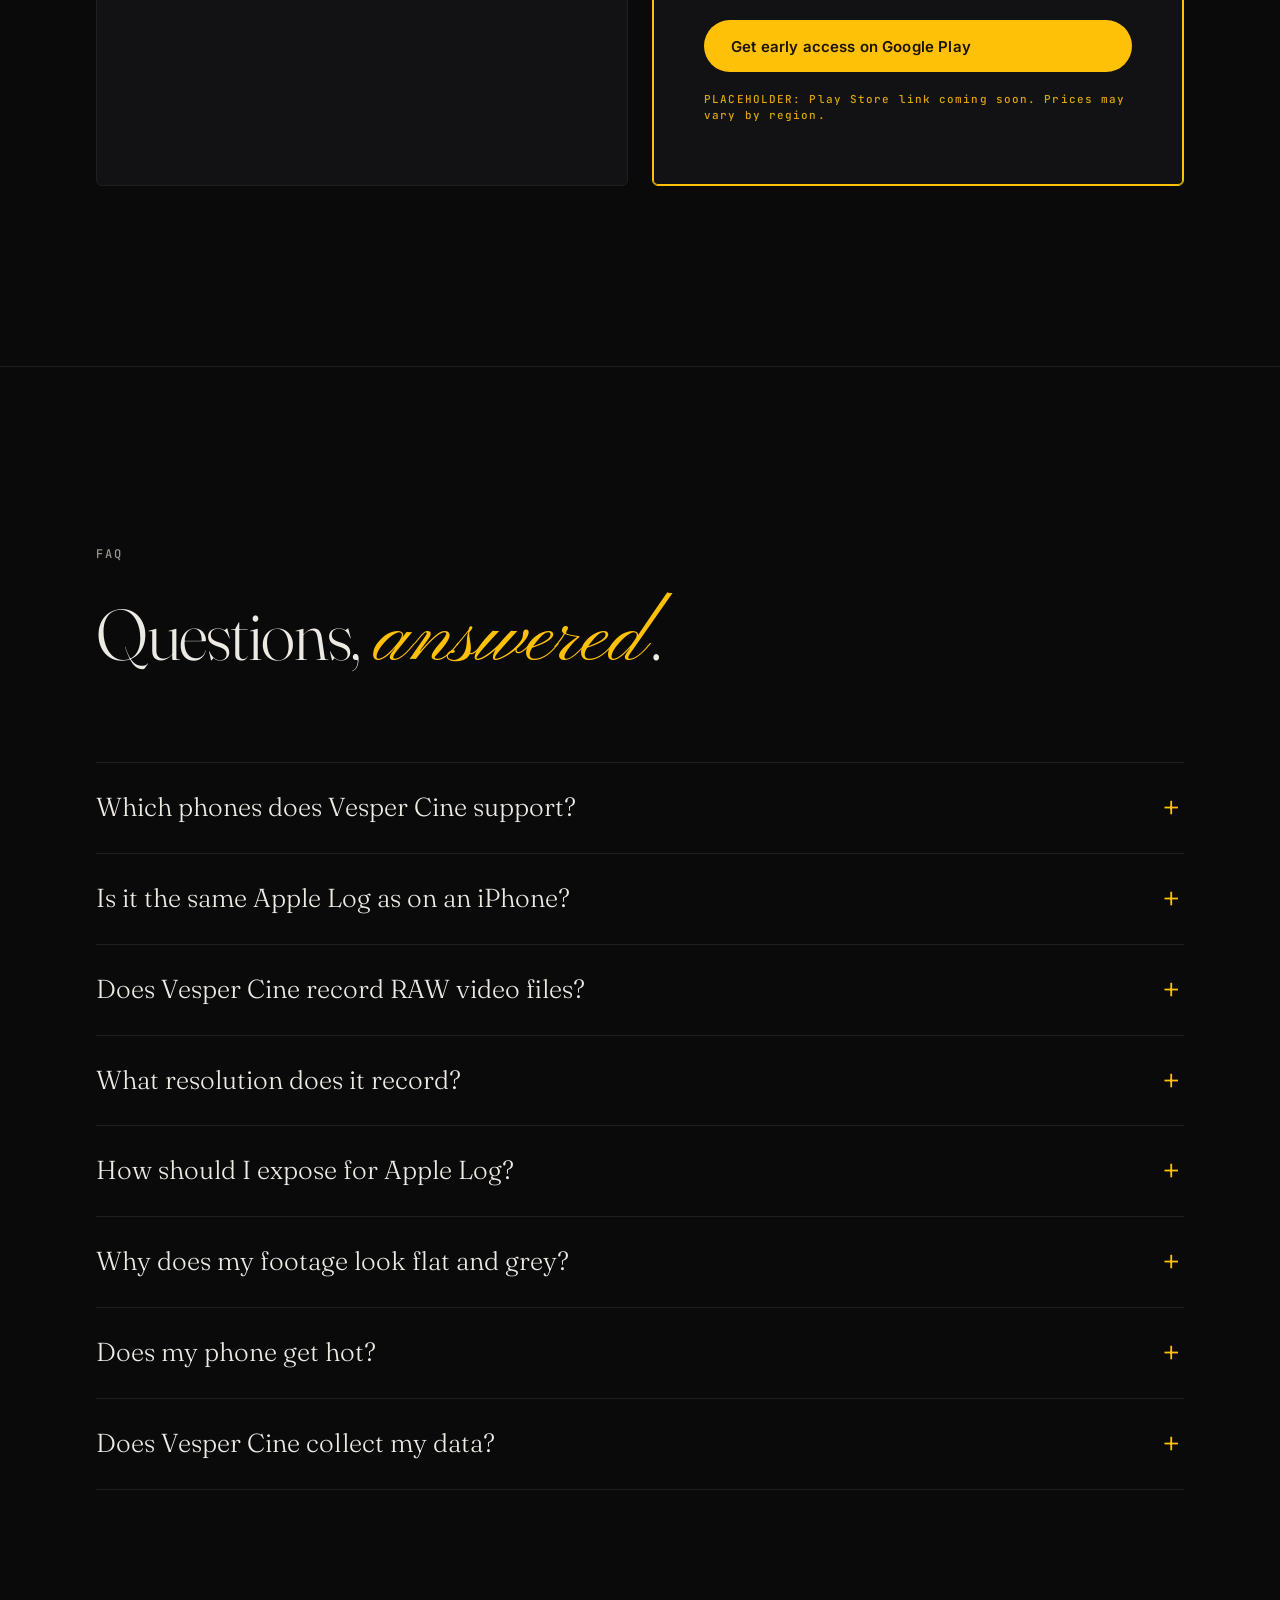
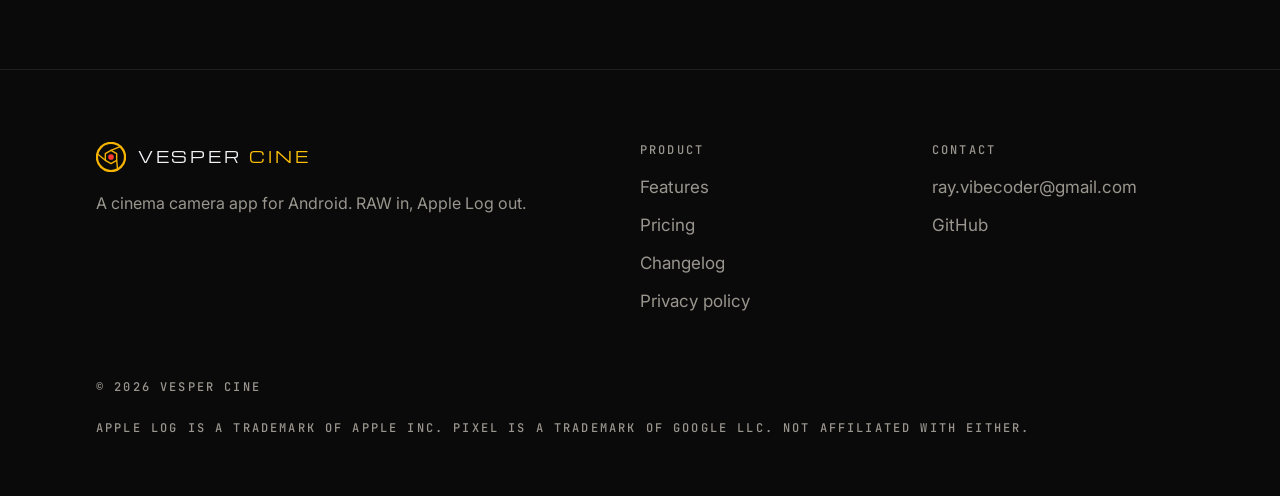
==== commit 6b23fb2c: "Add brand mark, app icons and Michroma wordmark; generate share image Co-Authored-By: Claude Opus 5." ====
--- a/index.html
+++ b/index.html
@@ -9,19 +9,19 @@
 <meta name="theme-color" content="#0A0A0B">
 <meta name="color-scheme" content="dark">
 <link rel="icon" href="assets/img/icon.svg" type="image/svg+xml">
+<link rel="apple-touch-icon" href="assets/img/apple-touch-icon.png">
 
 <meta property="og:type" content="website">
 <meta property="og:site_name" content="Vesper Cine">
 <meta property="og:title" content="Vesper Cine: your phone, a cinema camera">
 <meta property="og:description" content="RAW sensor data, developed on the GPU into true Apple Log / Rec.2020. 10-bit HEVC or AV1. No phone beautification baked in.">
 <meta property="og:url" content="https://vesper.theawesomeray.com/">
-<!-- PLACEHOLDER: replace with a 1200×630 JPG/PNG share image -->
 <meta property="og:image" content="https://vesper.theawesomeray.com/assets/img/og-image.jpg">
 <meta name="twitter:card" content="summary_large_image">
 
 <link rel="preconnect" href="https://fonts.googleapis.com">
 <link rel="preconnect" href="https://fonts.gstatic.com" crossorigin>
-<link rel="stylesheet" href="https://fonts.googleapis.com/css2?family=Fraunces:opsz,wght@9..144,300;9..144,400&family=Inter:wght@400;500;600&family=JetBrains+Mono:wght@500&family=Pinyon+Script&display=swap">
+<link rel="stylesheet" href="https://fonts.googleapis.com/css2?family=Fraunces:opsz,wght@9..144,300;9..144,400&family=Inter:wght@400;500;600&family=JetBrains+Mono:wght@500&family=Michroma&family=Pinyon+Script&display=swap">
 <link rel="stylesheet" href="assets/css/style.css">
 
 <script type="application/ld+json">
@@ -33,6 +33,7 @@
       "@id": "https://vesper.theawesomeray.com/#app",
       "name": "Vesper Cine",
       "applicationCategory": "MultimediaApplication",
+      "image": "https://vesper.theawesomeray.com/assets/img/icon-512.png",
       "applicationSubCategory": "Video camera",
       "operatingSystem": "Android 11 or later",
       "description": "Android cinema camera app that reads the sensor's RAW data and develops it on the GPU in real time into Apple Log / Rec.2020, recorded as 10-bit HEVC or AV1.",
@@ -56,6 +57,7 @@
     },
     {
       "@type": "WebSite",
+      "image": "https://vesper.theawesomeray.com/assets/img/icon-512.png",
       "@id": "https://vesper.theawesomeray.com/#site",
       "name": "Vesper Cine",
       "url": "https://vesper.theawesomeray.com/"
@@ -79,7 +81,7 @@
 
 <header class="site-header">
   <div class="wrap">
-    <a class="brand" href="./" aria-label="Vesper Cine home"><img src="assets/img/icon.svg" alt="" width="26" height="26">Vesper Cine</a>
+    <a class="brand" href="./" aria-label="Vesper Cine home"><img src="assets/img/mark.svg" alt="" width="30" height="30"><span class="wordmark">VESPER<span>CINE</span></span></a>
     <nav class="nav" aria-label="Primary">
       <a href="#pipeline">How it works</a>
       <a href="#features">Features</a>
@@ -377,7 +379,7 @@
   <div class="wrap">
     <div class="foot">
       <div>
-        <a class="brand" href="./"><img src="assets/img/icon.svg" alt="" width="26" height="26">Vesper Cine</a>
+        <a class="brand" href="./" aria-label="Vesper Cine home"><img src="assets/img/mark.svg" alt="" width="30" height="30"><span class="wordmark">VESPER<span>CINE</span></span></a>
         <p class="lede" style="margin-top:18px;font-size:16px">A cinema camera app for Android. RAW in, Apple Log out.</p>
       </div>
       <div>
--- a/assets/css/style.css
+++ b/assets/css/style.css
@@ -83,8 +83,10 @@
   border-bottom: 1px solid var(--line);
 }
 .site-header .wrap { display: flex; align-items: center; justify-content: space-between; height: 64px; }
-.brand { display: flex; align-items: center; gap: 10px; text-decoration: none; font: 500 15px var(--mono); letter-spacing: .22em; text-transform: uppercase; }
-.brand img { width: 26px; height: 26px; }
+.brand { display: flex; align-items: center; gap: 12px; text-decoration: none; }
+.brand img { width: 30px; height: 30px; }
+.wordmark { font: 400 15px/1 "Michroma", var(--sans); letter-spacing: .18em; color: #F2F3F5; white-space: nowrap; }
+.wordmark span { color: var(--amber); margin-left: .55em; }
 .nav { display: flex; gap: 28px; align-items: center; }
 .nav a { text-decoration: none; font-size: 14px; color: var(--muted); }
 .nav a:hover { color: var(--text); }
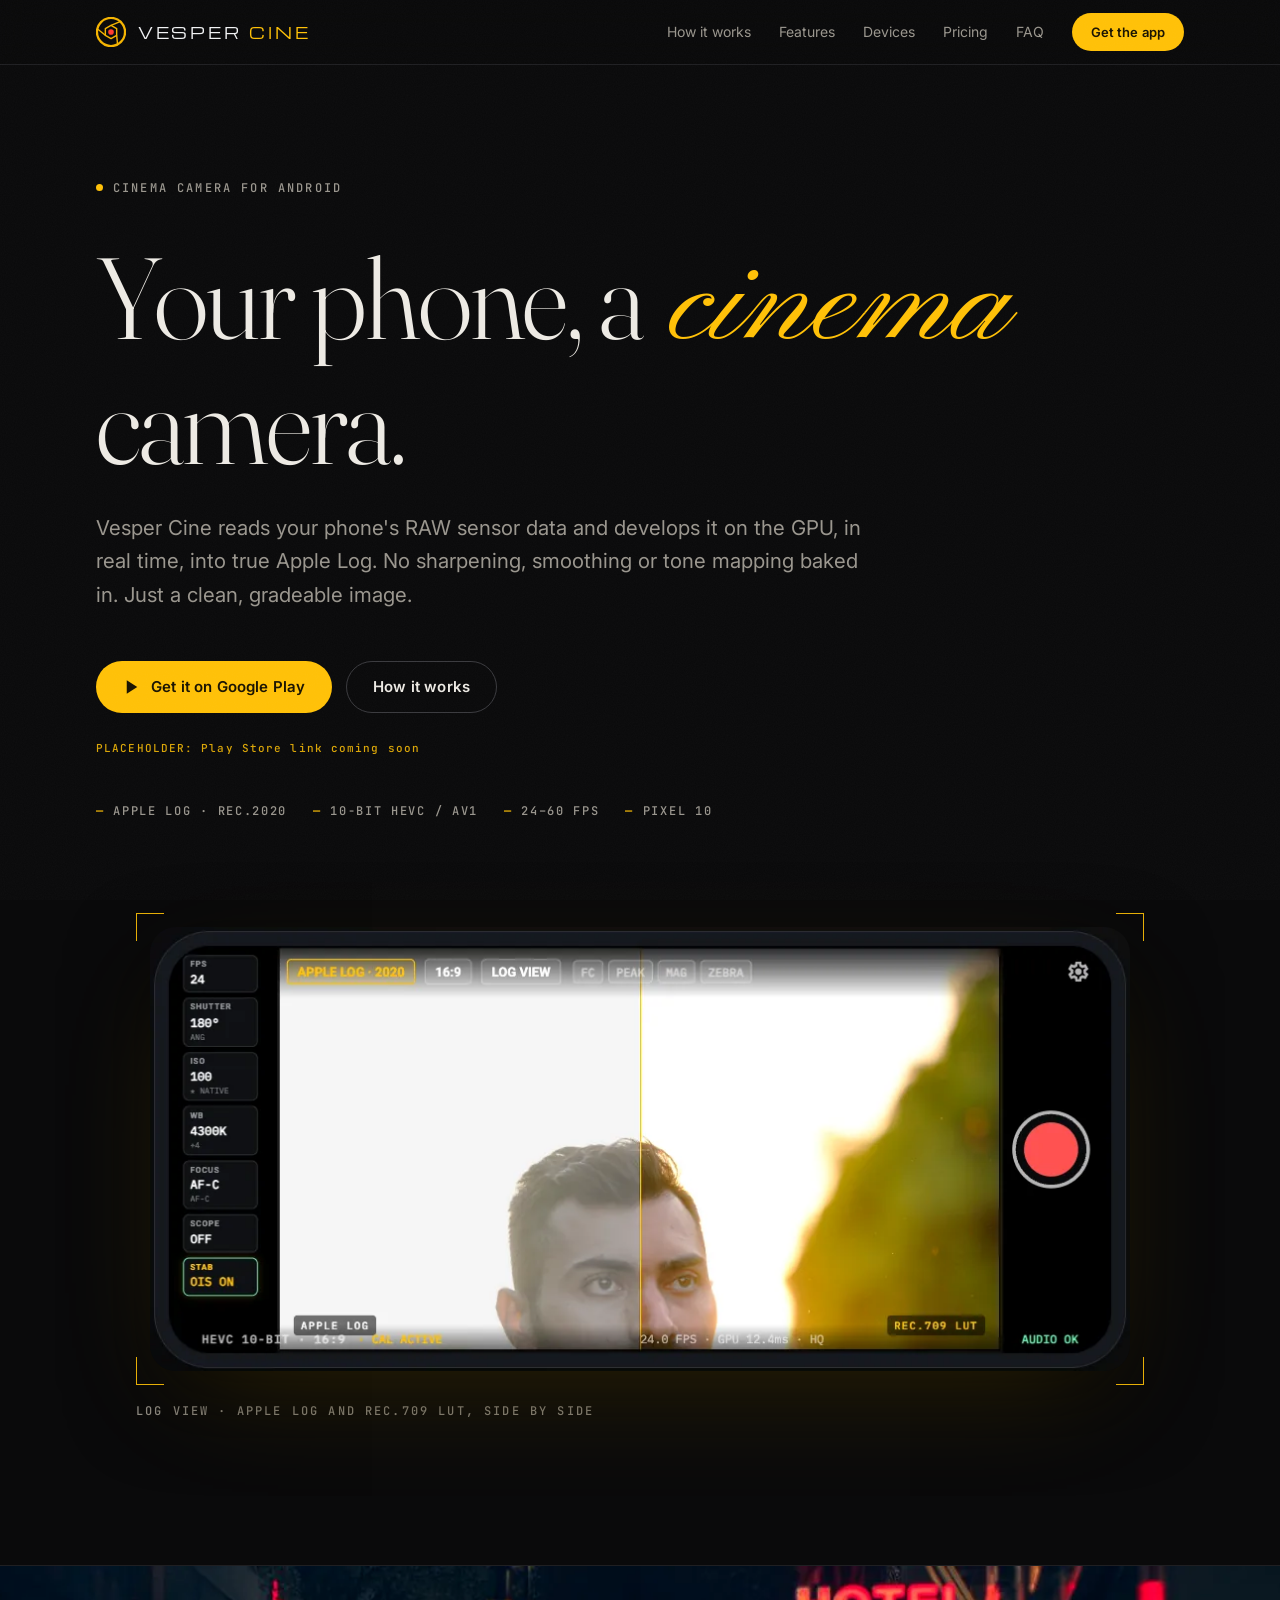
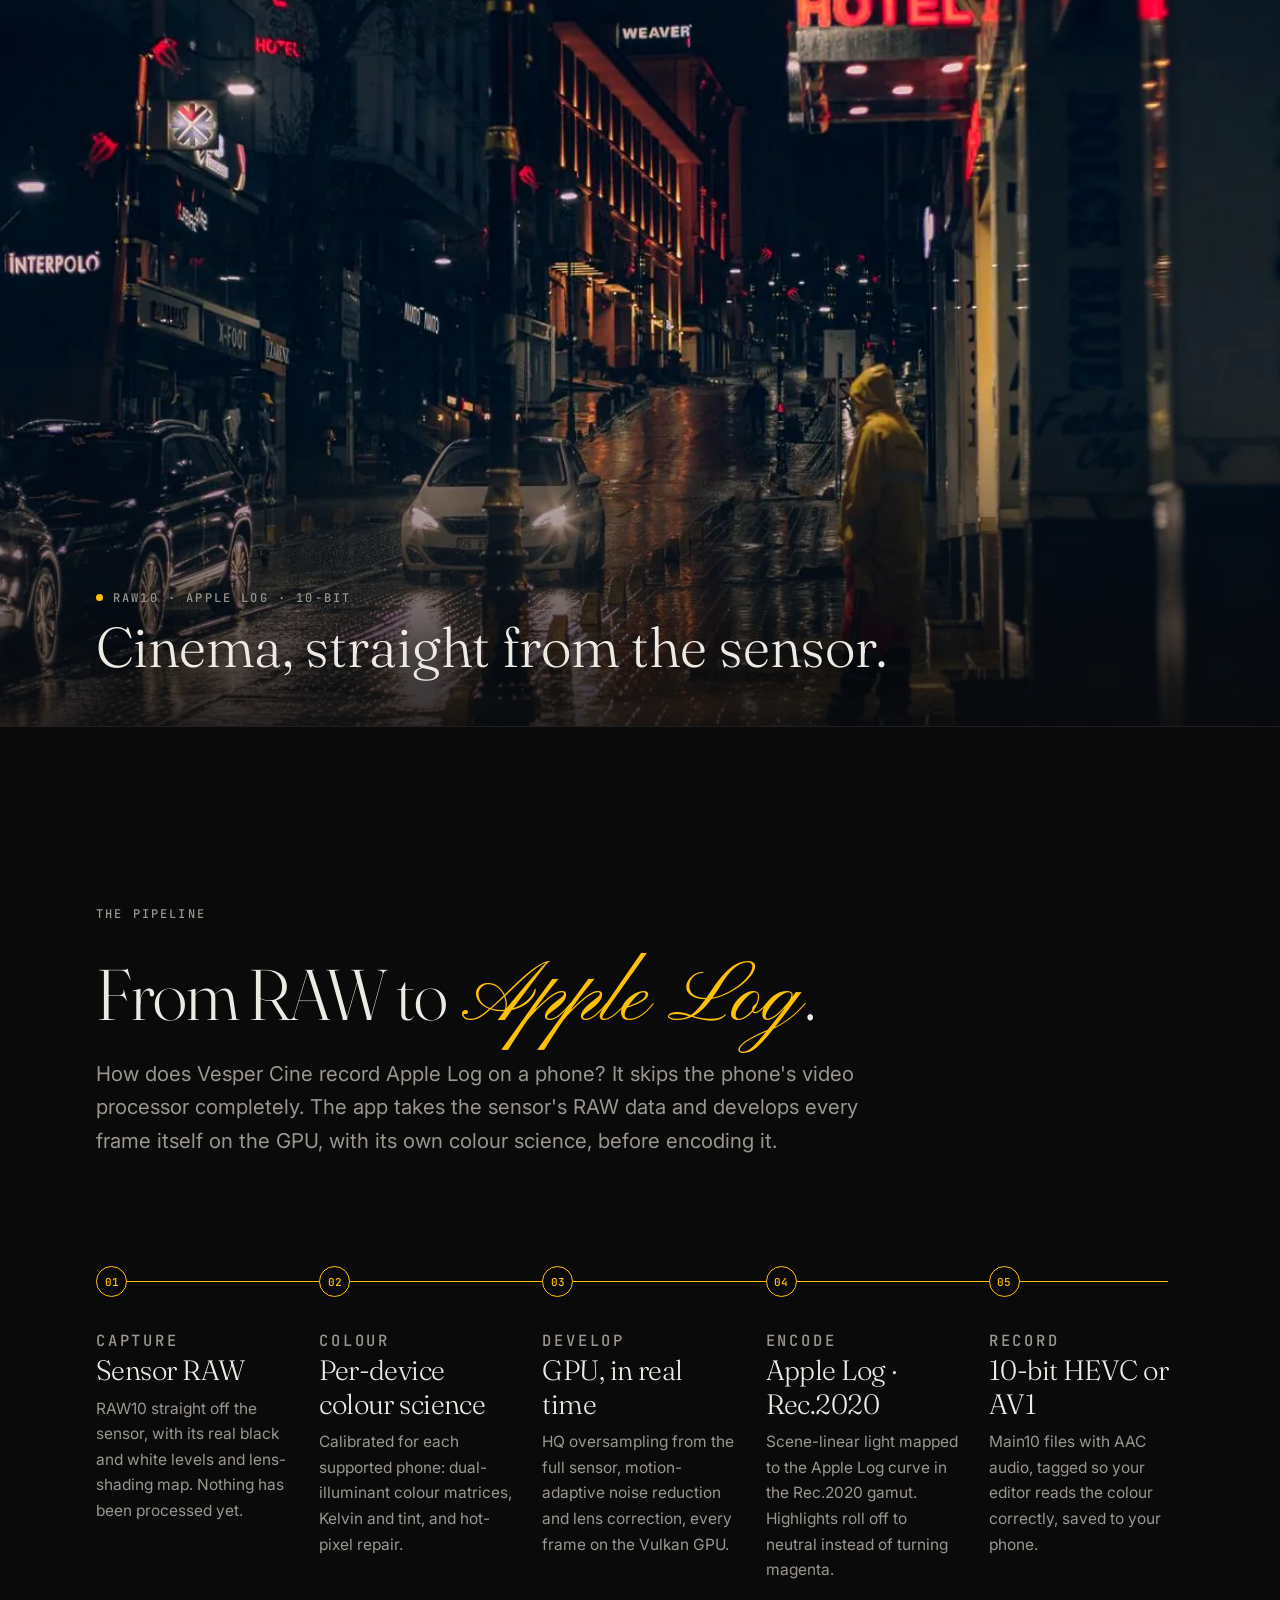
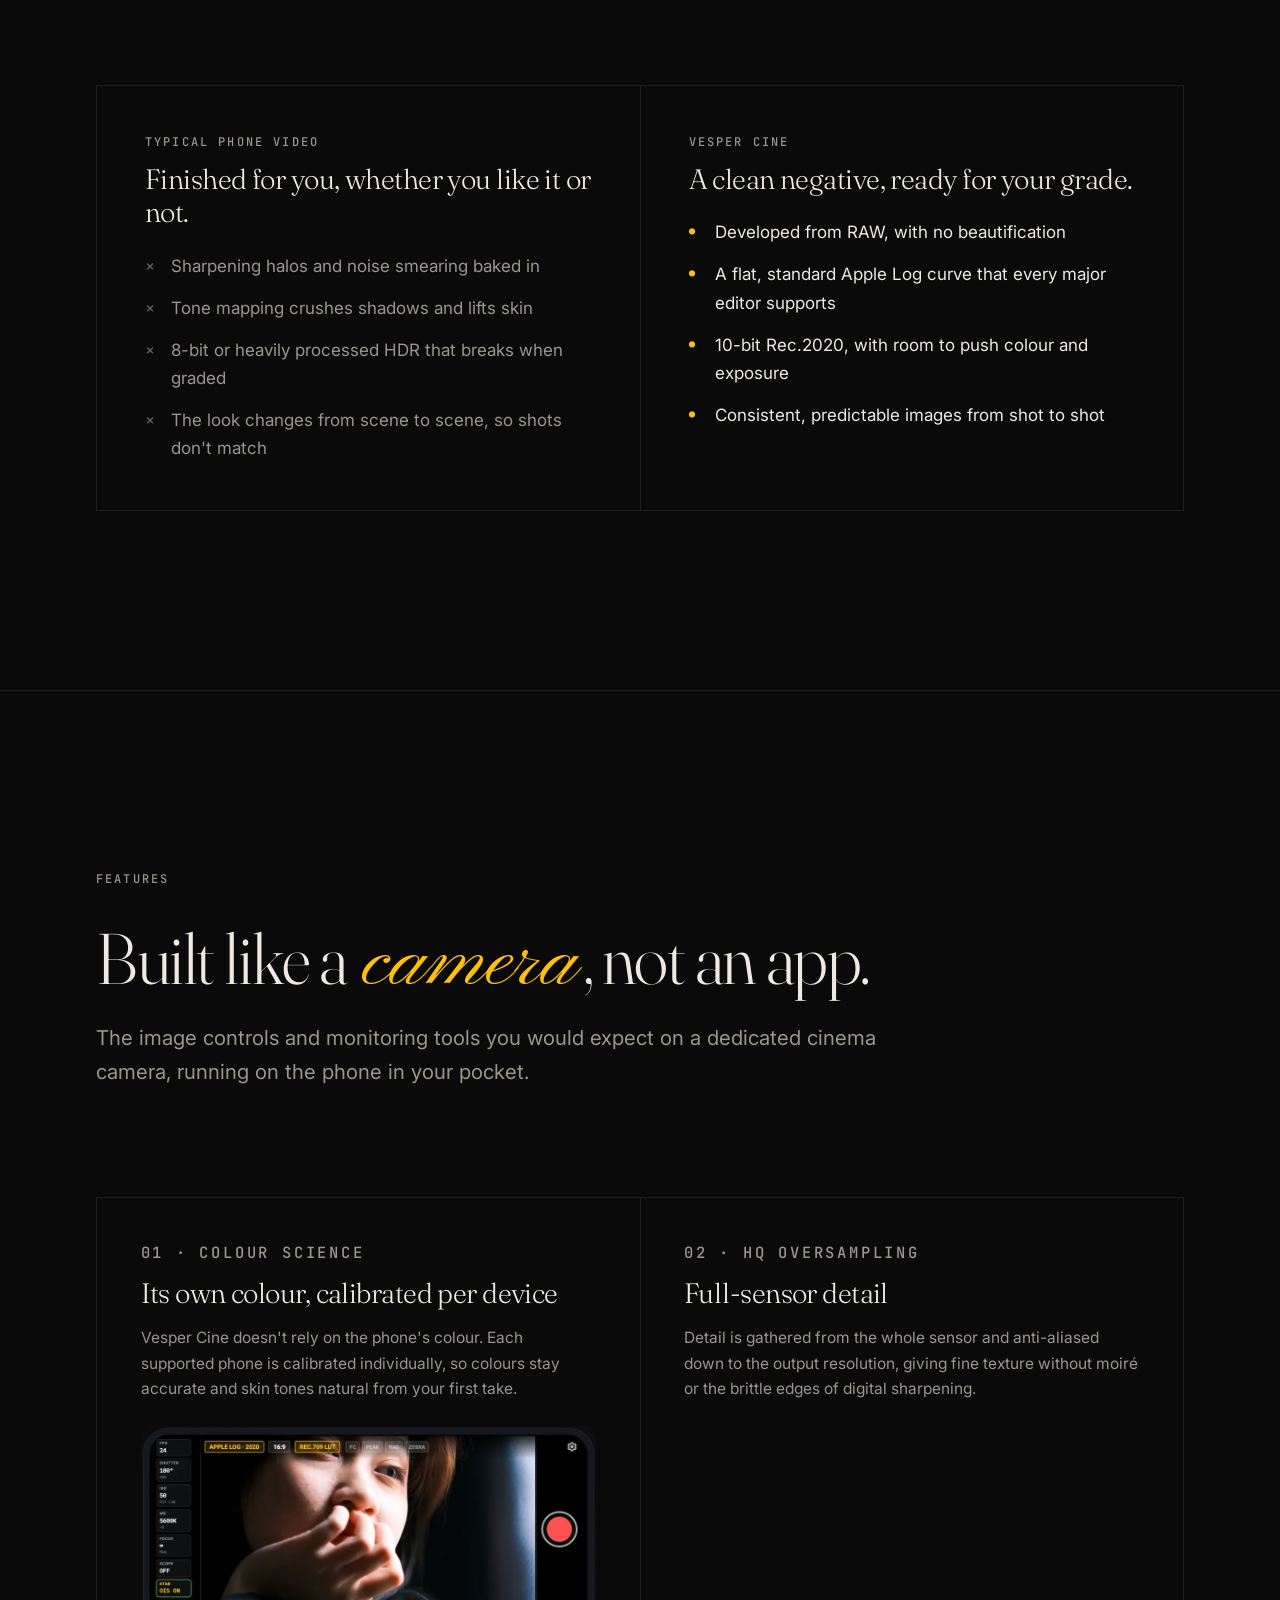
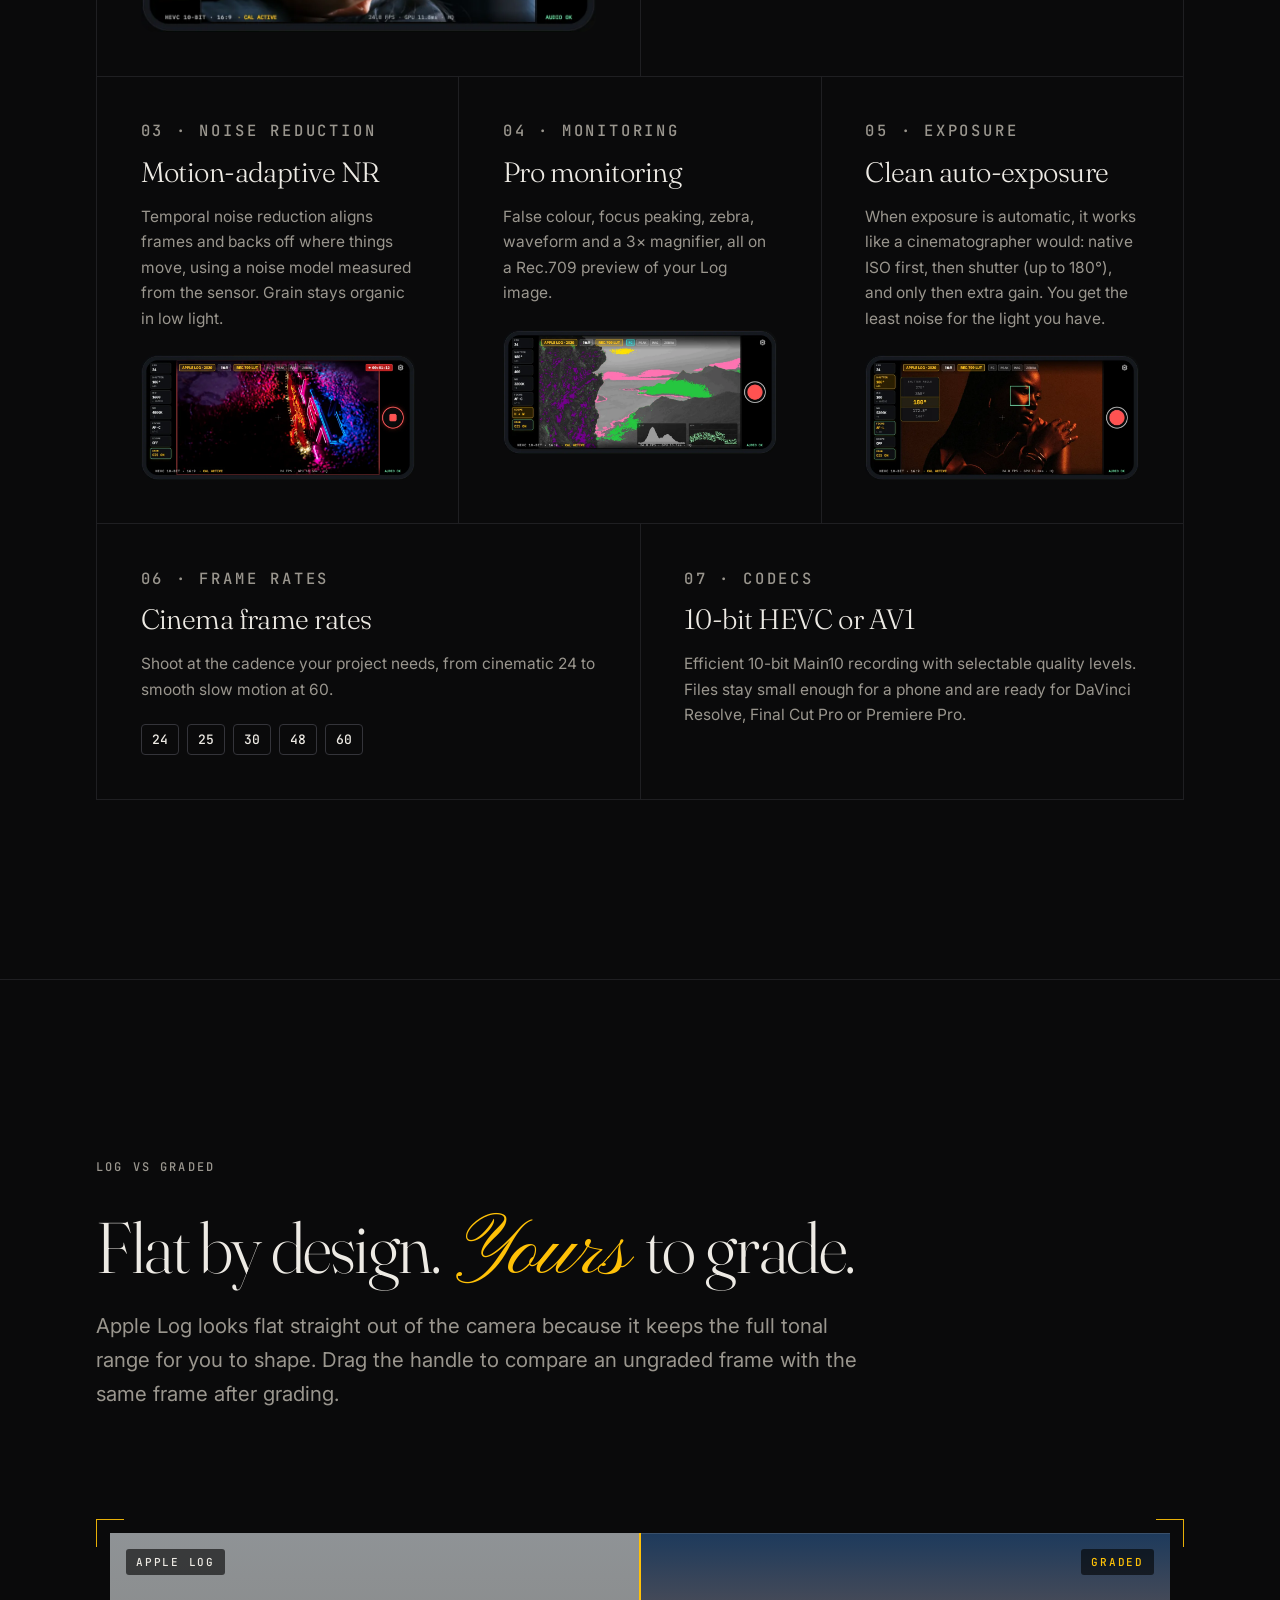
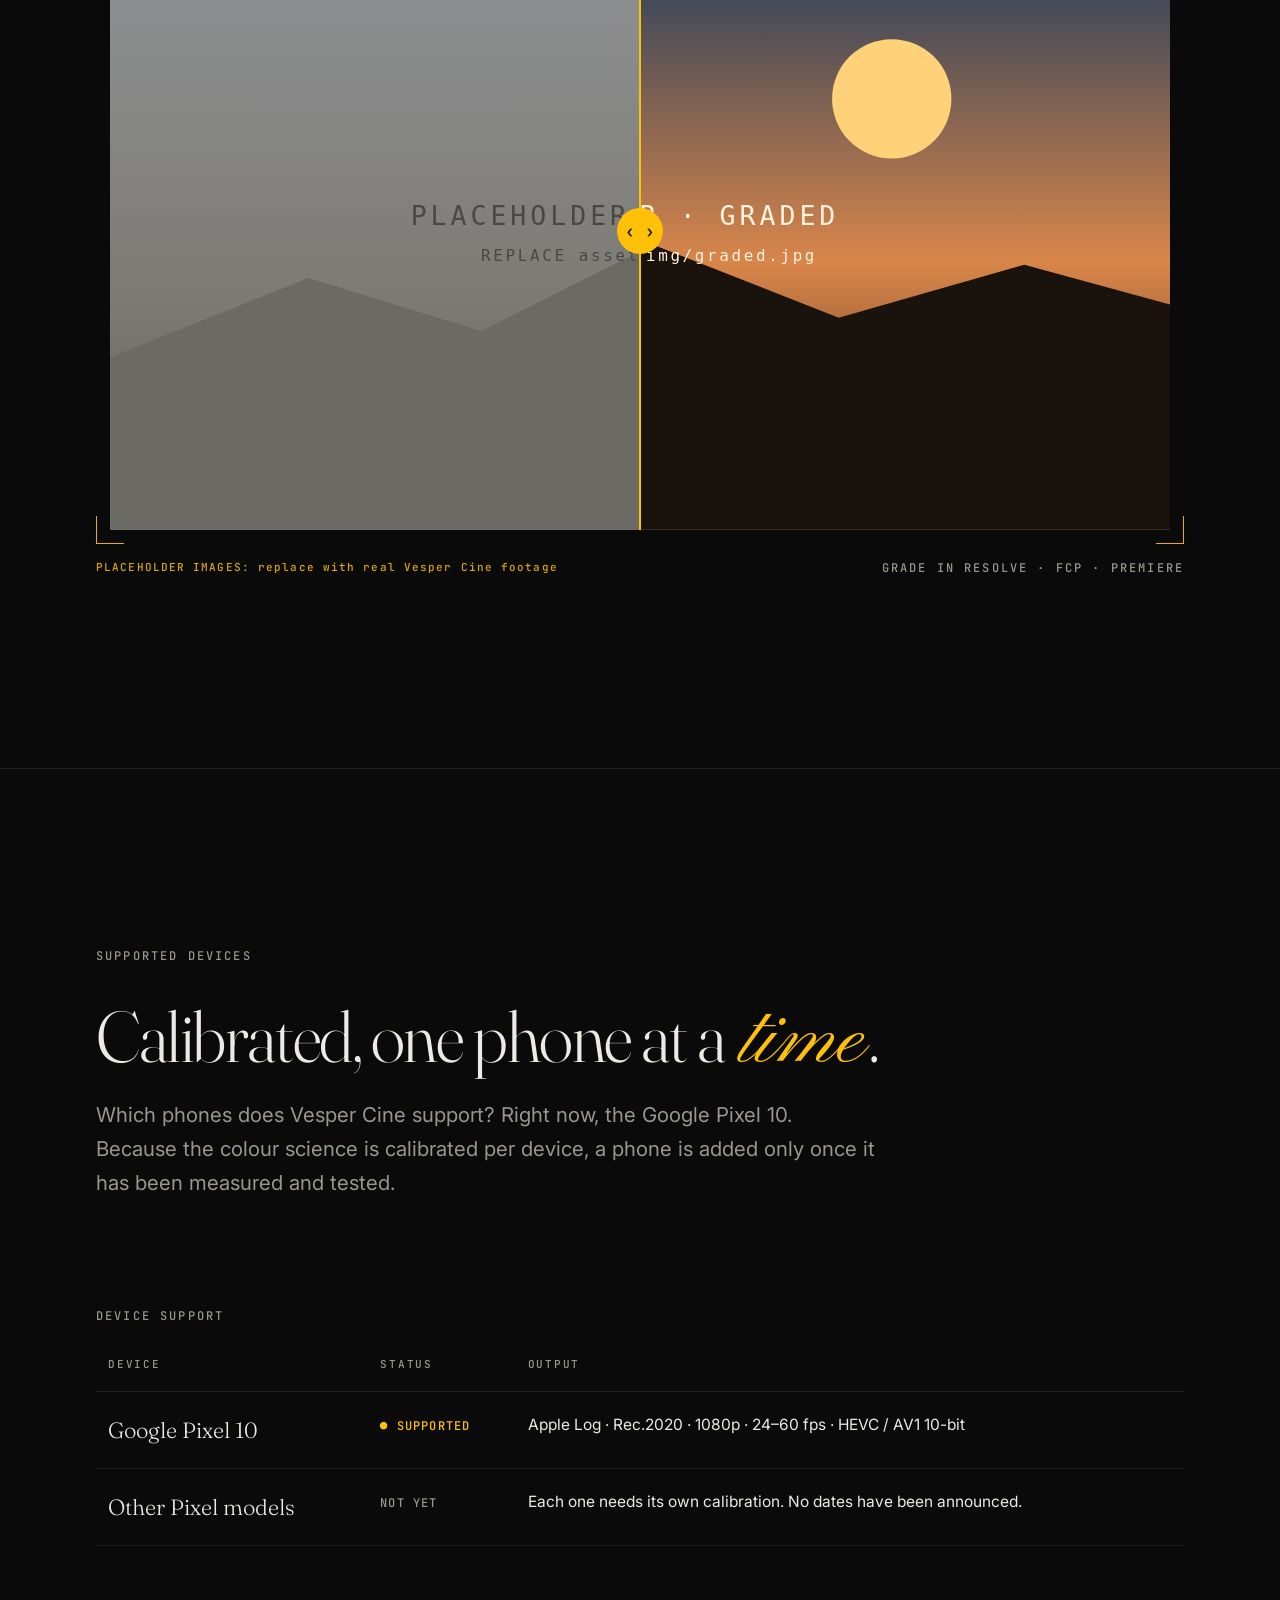
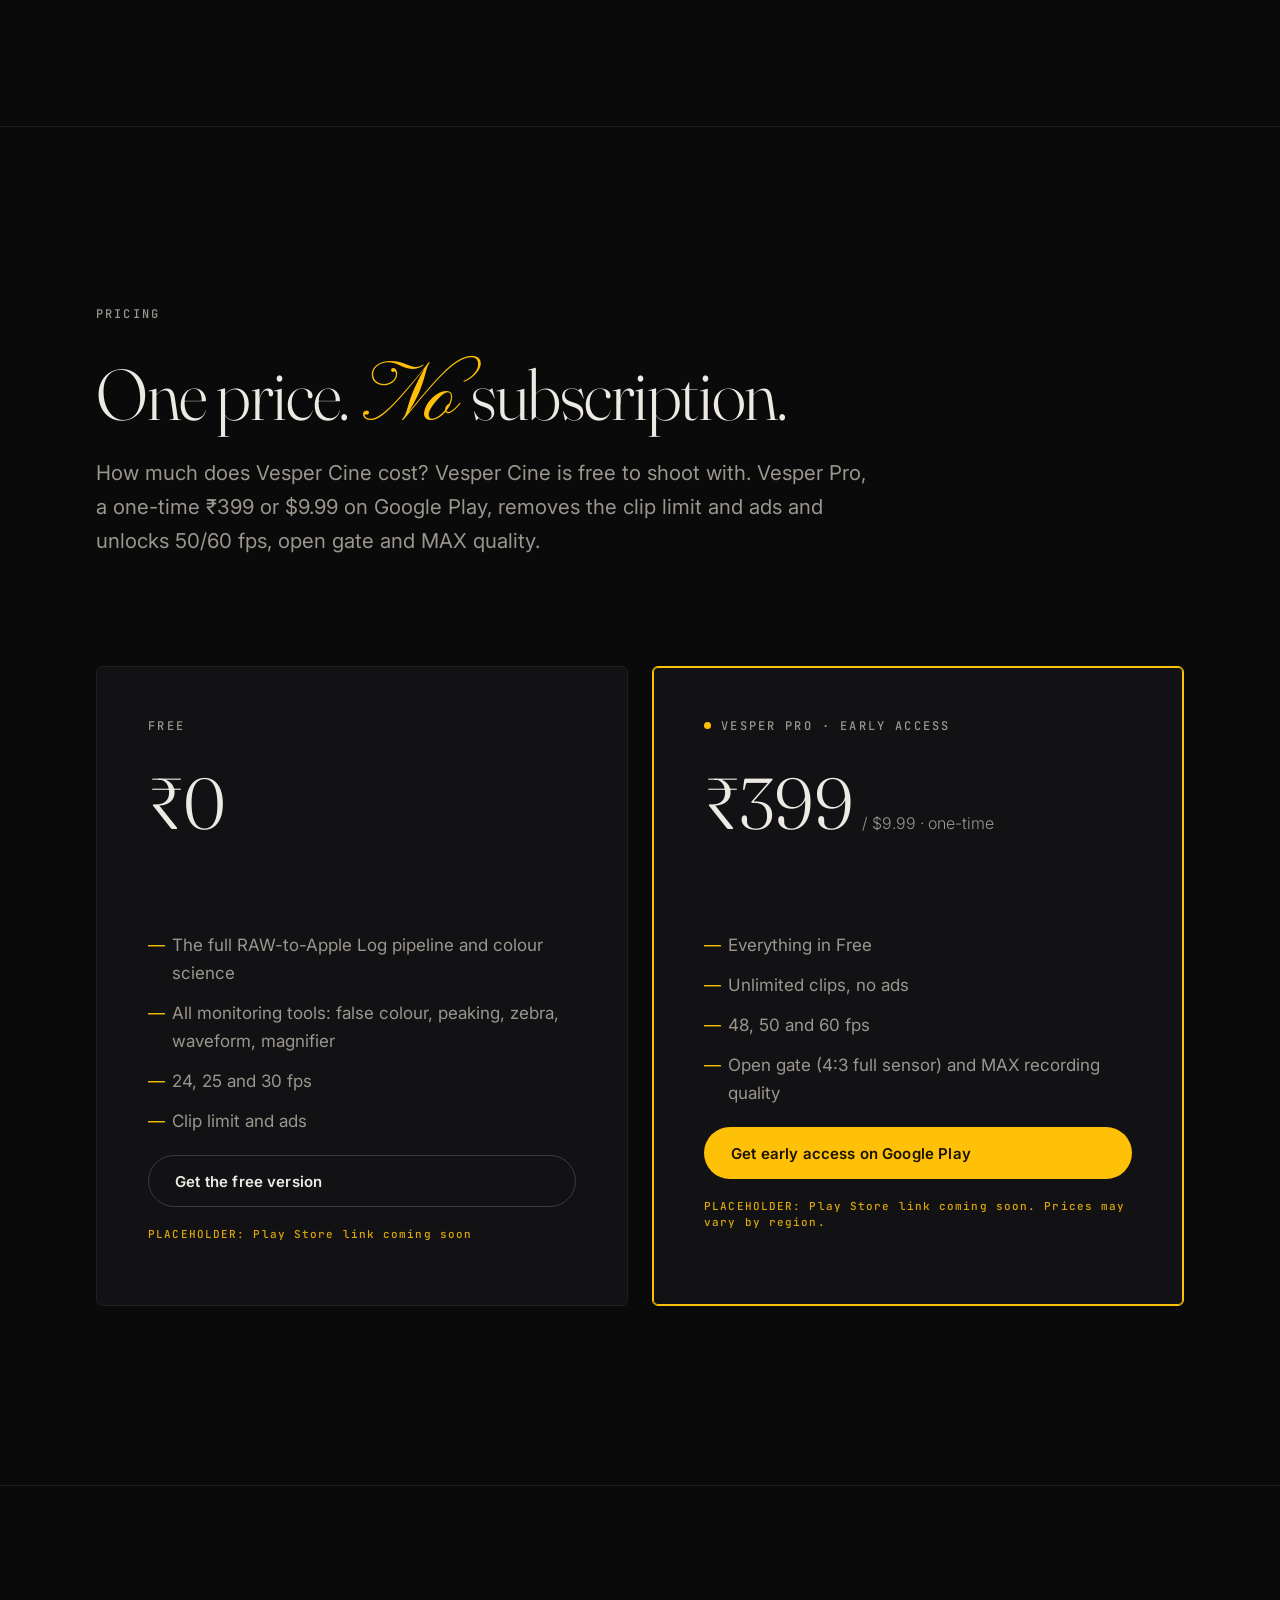
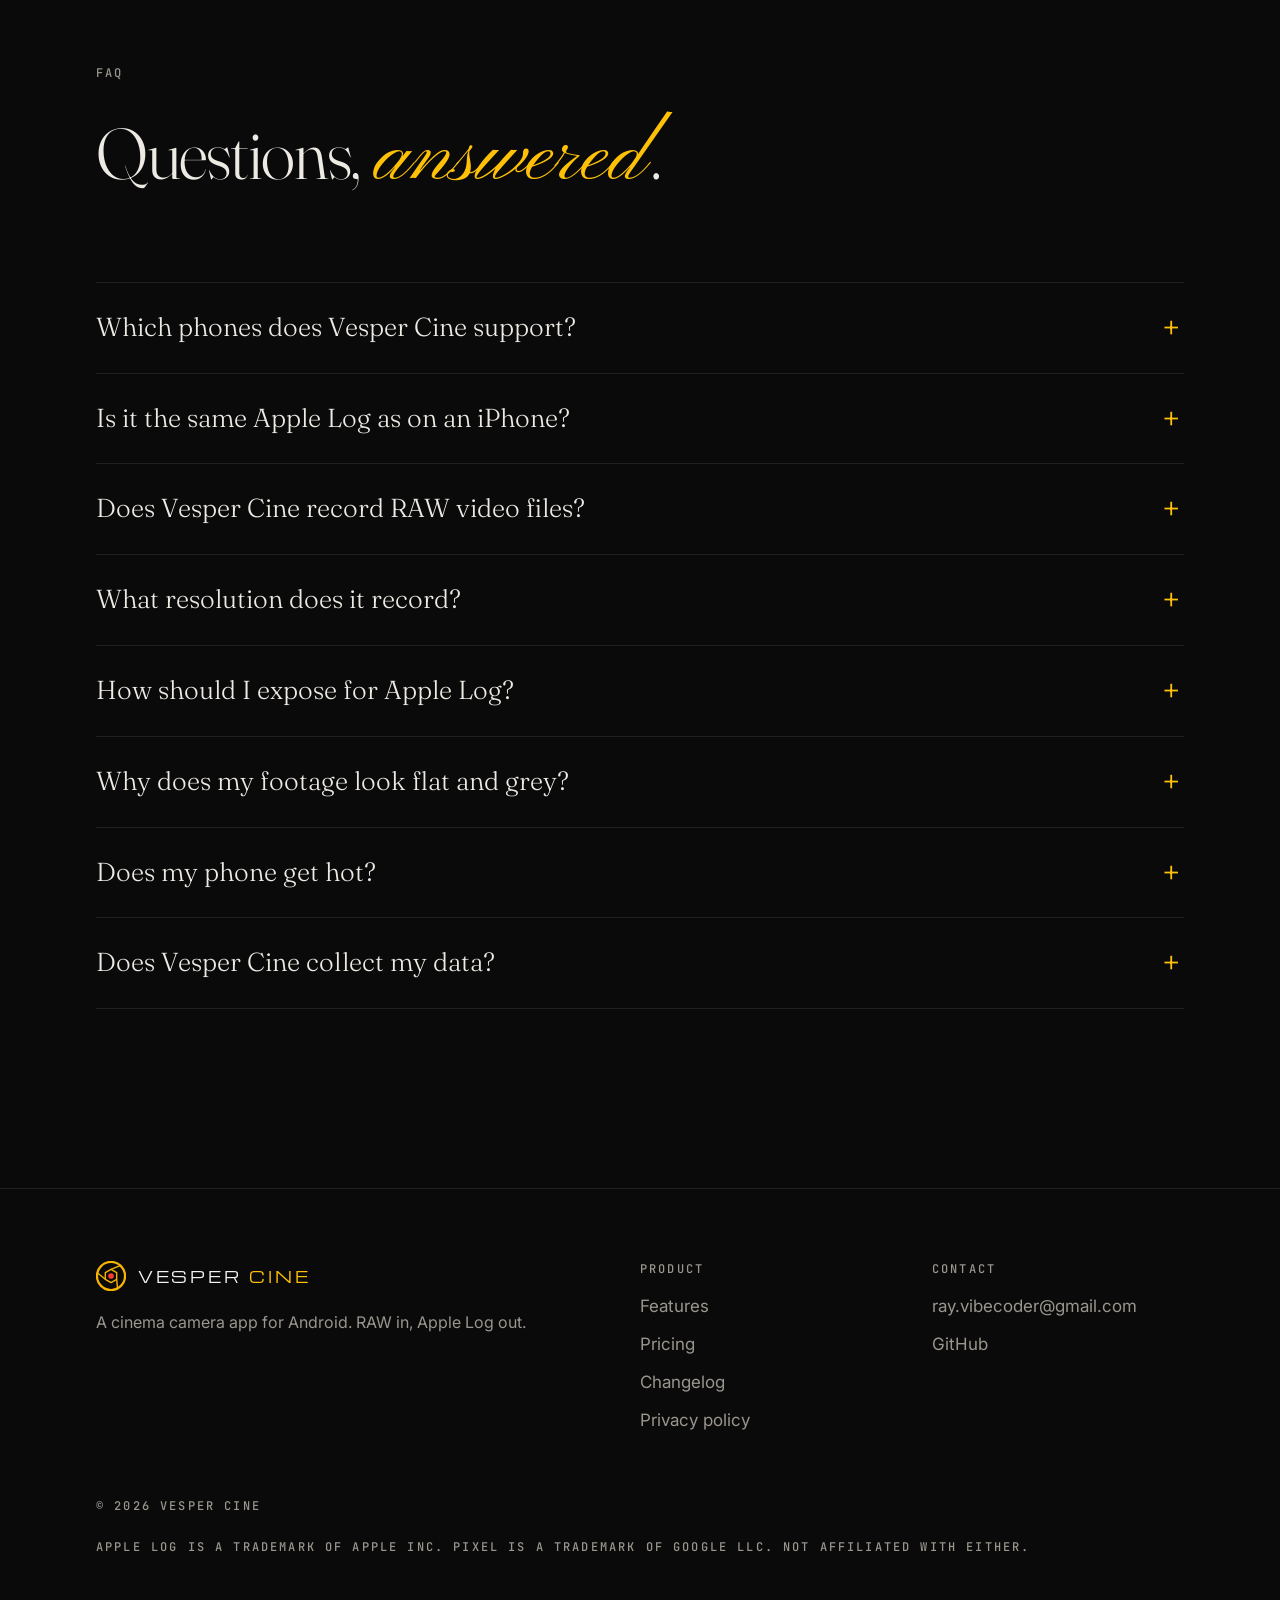
==== commit 0b9ef074: "Add app screenshots, cinematic still and Free/Pro tier details from store assets Co-Authored-By: Cla" ====
--- a/index.html
+++ b/index.html
@@ -10,6 +10,7 @@
 <meta name="color-scheme" content="dark">
 <link rel="icon" href="assets/img/icon.svg" type="image/svg+xml">
 <link rel="apple-touch-icon" href="assets/img/apple-touch-icon.png">
+<link rel="manifest" href="site.webmanifest">
 
 <meta property="og:type" content="website">
 <meta property="og:site_name" content="Vesper Cine">
@@ -51,8 +52,8 @@
       ],
       "offers": [
         { "@type": "Offer", "name": "Free", "price": "0", "priceCurrency": "USD" },
-        { "@type": "Offer", "name": "Early access", "price": "9.99", "priceCurrency": "USD" },
-        { "@type": "Offer", "name": "Early access", "price": "399", "priceCurrency": "INR" }
+        { "@type": "Offer", "name": "Vesper Pro (early access)", "price": "9.99", "priceCurrency": "USD" },
+        { "@type": "Offer", "name": "Vesper Pro (early access)", "price": "399", "priceCurrency": "INR" }
       ]
     },
     {
@@ -118,15 +119,17 @@
       </div>
       <figure class="hero-figure reveal">
         <div class="frame"><span class="c1"></span><span class="c2"></span>
-          <div class="device">
-            <!-- PLACEHOLDER: replace with a real landscape screenshot of the viewfinder -->
-            <img src="assets/img/screen-placeholder.svg" width="1600" height="720" alt="Vesper Cine viewfinder showing recording timecode, Apple Log at 24 fps with a 180° shutter, and ISO, white balance and codec readouts" fetchpriority="high">
-          </div>
-        </div>
-        <figcaption class="placeholder-note">PLACEHOLDER IMAGE: app screenshot to be supplied</figcaption>
+          <img class="device-shot" src="assets/img/screen-colour.webp" width="988" height="448" alt="Vesper Cine viewfinder in Log View, split between the flat Apple Log image and the Rec.709 LUT preview, with FPS 24, 180° shutter, ISO 100 native, 4300K and OIS readouts" fetchpriority="high">
+        </div>
+        <figcaption class="label">Log View · Apple Log and Rec.709 LUT, side by side</figcaption>
       </figure>
     </div>
   </section>
+
+  <figure class="still reveal">
+    <img src="assets/img/still-street.webp" srcset="assets/img/still-street-960.webp 960w, assets/img/still-street.webp 1920w" sizes="100vw" width="1920" height="700" alt="Rain-soaked city street at night, neon hotel sign and wet cobblestones, a figure in a yellow raincoat on the pavement" loading="lazy">
+    <figcaption class="wrap"><span class="label"><span class="dot" aria-hidden="true"></span>RAW10 · Apple Log · 10-bit</span><span class="still-line">Cinema, straight from the sensor.</span></figcaption>
+  </figure>
 
   <!-- 2. PIPELINE -->
   <section id="pipeline" aria-labelledby="pipeline-title">
@@ -203,6 +206,7 @@
           <p class="label">01 · Colour science</p>
           <h3>Its own colour, calibrated per device</h3>
           <p>Vesper Cine doesn't rely on the phone's colour. Each supported phone is calibrated individually, so colours stay accurate and skin tones natural from your first take.</p>
+                  <img class="shot" src="assets/img/screen-image.webp" width="988" height="448" alt="Vesper Cine viewfinder with natural skin tones, no tone mapping or sharpening halos, recording RAW10 developed on the GPU" loading="lazy">
         </article>
         <article class="feature wide reveal">
           <p class="label">02 · HQ oversampling</p>
@@ -213,20 +217,19 @@
           <p class="label">03 · Noise reduction</p>
           <h3>Motion-adaptive NR</h3>
           <p>Temporal noise reduction aligns frames and backs off where things move, using a noise model measured from the sensor. Grain stays organic in low light.</p>
+                  <img class="shot" src="assets/img/screen-nr.webp" width="988" height="448" alt="Vesper Cine viewfinder showing a low-light neon scene with clean shadows and fine texture" loading="lazy">
         </article>
         <article class="feature reveal">
           <p class="label">04 · Monitoring</p>
           <h3>Pro monitoring</h3>
           <p>False colour, focus peaking, zebra, waveform and a 3× magnifier, all on a Rec.709 preview of your Log image.</p>
-          <div class="mon" aria-hidden="true">
-            <div class="fc"></div>
-            <div class="wf"><svg viewBox="0 0 100 40" preserveAspectRatio="none"><path d="M0 30 L10 26 L20 28 L30 18 L40 22 L50 12 L60 16 L70 9 L80 14 L90 11 L100 15" fill="none" stroke="#FFC107" stroke-width=".8" opacity=".9"/><path d="M0 34 L12 31 L24 33 L36 25 L48 27 L60 22 L72 24 L84 20 L100 23" fill="none" stroke="#EDEAE4" stroke-width=".6" opacity=".5"/></svg></div>
-          </div>
+          <img class="shot" src="assets/img/screen-monitoring.webp" width="988" height="448" alt="Vesper Cine false colour view with histogram and waveform scopes overlaid on a landscape" loading="lazy">
         </article>
         <article class="feature reveal">
           <p class="label">05 · Exposure</p>
           <h3>Clean auto-exposure</h3>
           <p>When exposure is automatic, it works like a cinematographer would: native ISO first, then shutter (up to 180°), and only then extra gain. You get the least noise for the light you have.</p>
+                  <img class="shot" src="assets/img/screen-control.webp" width="988" height="448" alt="Vesper Cine viewfinder with manual shutter, native ISO and Kelvin controls and a tap-to-focus box" loading="lazy">
         </article>
         <article class="feature wide reveal">
           <p class="label">06 · Frame rates</p>
@@ -298,28 +301,29 @@
       <div class="section-head reveal">
         <p class="label">Pricing</p>
         <h2 id="pricing-title">One price. <span class="script">No</span> subscription.</h2>
-        <p class="lede">How much does Vesper Cine cost? There is a free version to try it, and early access to the full app is a one-time ₹399 or $9.99 on Google Play.</p>
+        <p class="lede">How much does Vesper Cine cost? Vesper Cine is free to shoot with. Vesper Pro, a one-time ₹399 or $9.99 on Google Play, removes the clip limit and ads and unlocks 50/60 fps, open gate and MAX quality.</p>
       </div>
       <div class="plans">
         <div class="plan reveal">
           <p class="label">Free</p>
           <p class="price">₹0</p>
-          <!-- PLACEHOLDER: confirm what the free version includes -->
           <ul>
-            <li>PLACEHOLDER: free tier features to be confirmed</li>
-            <li>PLACEHOLDER: limitations to be confirmed</li>
+            <li>The full RAW-to-Apple Log pipeline and colour science</li>
+            <li>All monitoring tools: false colour, peaking, zebra, waveform, magnifier</li>
+            <li>24, 25 and 30 fps</li>
+            <li>Clip limit and ads</li>
           </ul>
           <a class="btn btn-ghost" href="#pricing" aria-describedby="free-note">Get the free version</a>
           <p id="free-note" class="placeholder-note">PLACEHOLDER: Play Store link coming soon</p>
         </div>
         <div class="plan featured reveal">
-          <p class="label"><span class="dot" aria-hidden="true"></span>Early access</p>
+          <p class="label"><span class="dot" aria-hidden="true"></span>Vesper Pro · Early access</p>
           <p class="price">₹399<small>/ $9.99 · one-time</small></p>
           <ul>
-            <li>Full RAW-to-Apple Log pipeline</li>
-            <li>HEVC and AV1 10-bit recording, 24–60 fps</li>
-            <li>All monitoring tools: false colour, peaking, zebra, waveform, magnifier</li>
-            <li>Updates during early access</li>
+            <li>Everything in Free</li>
+            <li>Unlimited clips, no ads</li>
+            <li>48, 50 and 60 fps</li>
+            <li>Open gate (4:3 full sensor) and MAX recording quality</li>
           </ul>
           <!-- PLACEHOLDER: replace href with the Play Store listing URL -->
           <a class="btn btn-primary" href="#pricing" aria-describedby="paid-note">Get early access on Google Play</a>
--- a/assets/css/style.css
+++ b/assets/css/style.css
@@ -257,3 +257,14 @@
   .pipeline::before { transition: none; }
   .js .pipeline:not(.is-in) { --draw: 1; }
 }
+
+/* Product imagery */
+.device-shot { width: 100%; border-radius: 26px; box-shadow: 0 40px 120px -40px rgba(255,193,7,.18), 0 30px 80px rgba(0,0,0,.6); }
+.hero-figure figcaption { margin-top: 18px; }
+.shot { width: 100%; margin-top: 10px; border-radius: 14px; }
+.still { margin: 0; position: relative; border-top: 1px solid var(--line); }
+.still img { width: 100%; height: clamp(320px, 60vw, 760px); object-fit: cover; }
+.still figcaption { position: absolute; left: 0; right: 0; bottom: clamp(20px, 4vw, 48px); display: grid; gap: 10px; }
+.still-line { font-family: var(--serif); font-weight: 300; font-size: clamp(28px, 4.4vw, 56px); line-height: 1.1; text-shadow: 0 2px 30px rgba(0,0,0,.8); }
+.still::after { content: ""; position: absolute; inset: 0; background: linear-gradient(to top, rgba(10,10,11,.85), transparent 45%); pointer-events: none; }
+.still figcaption { z-index: 1; }
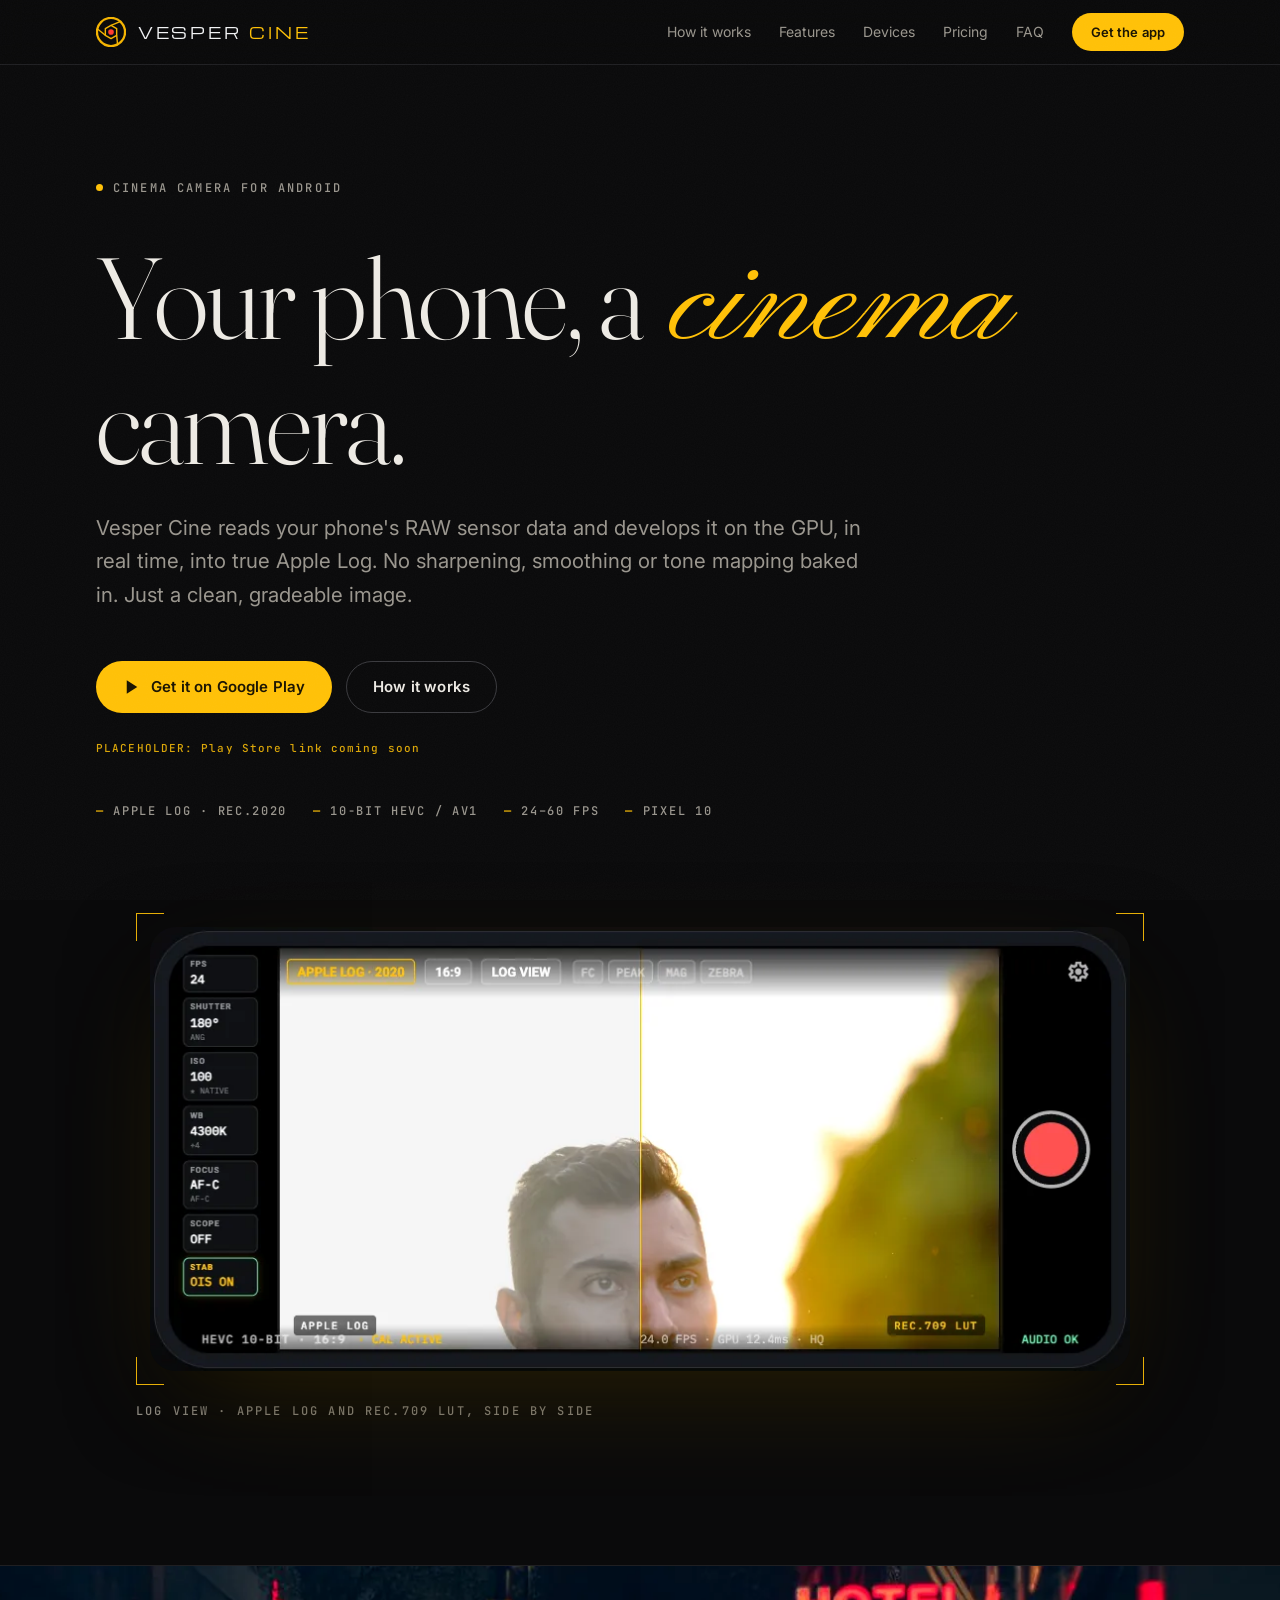
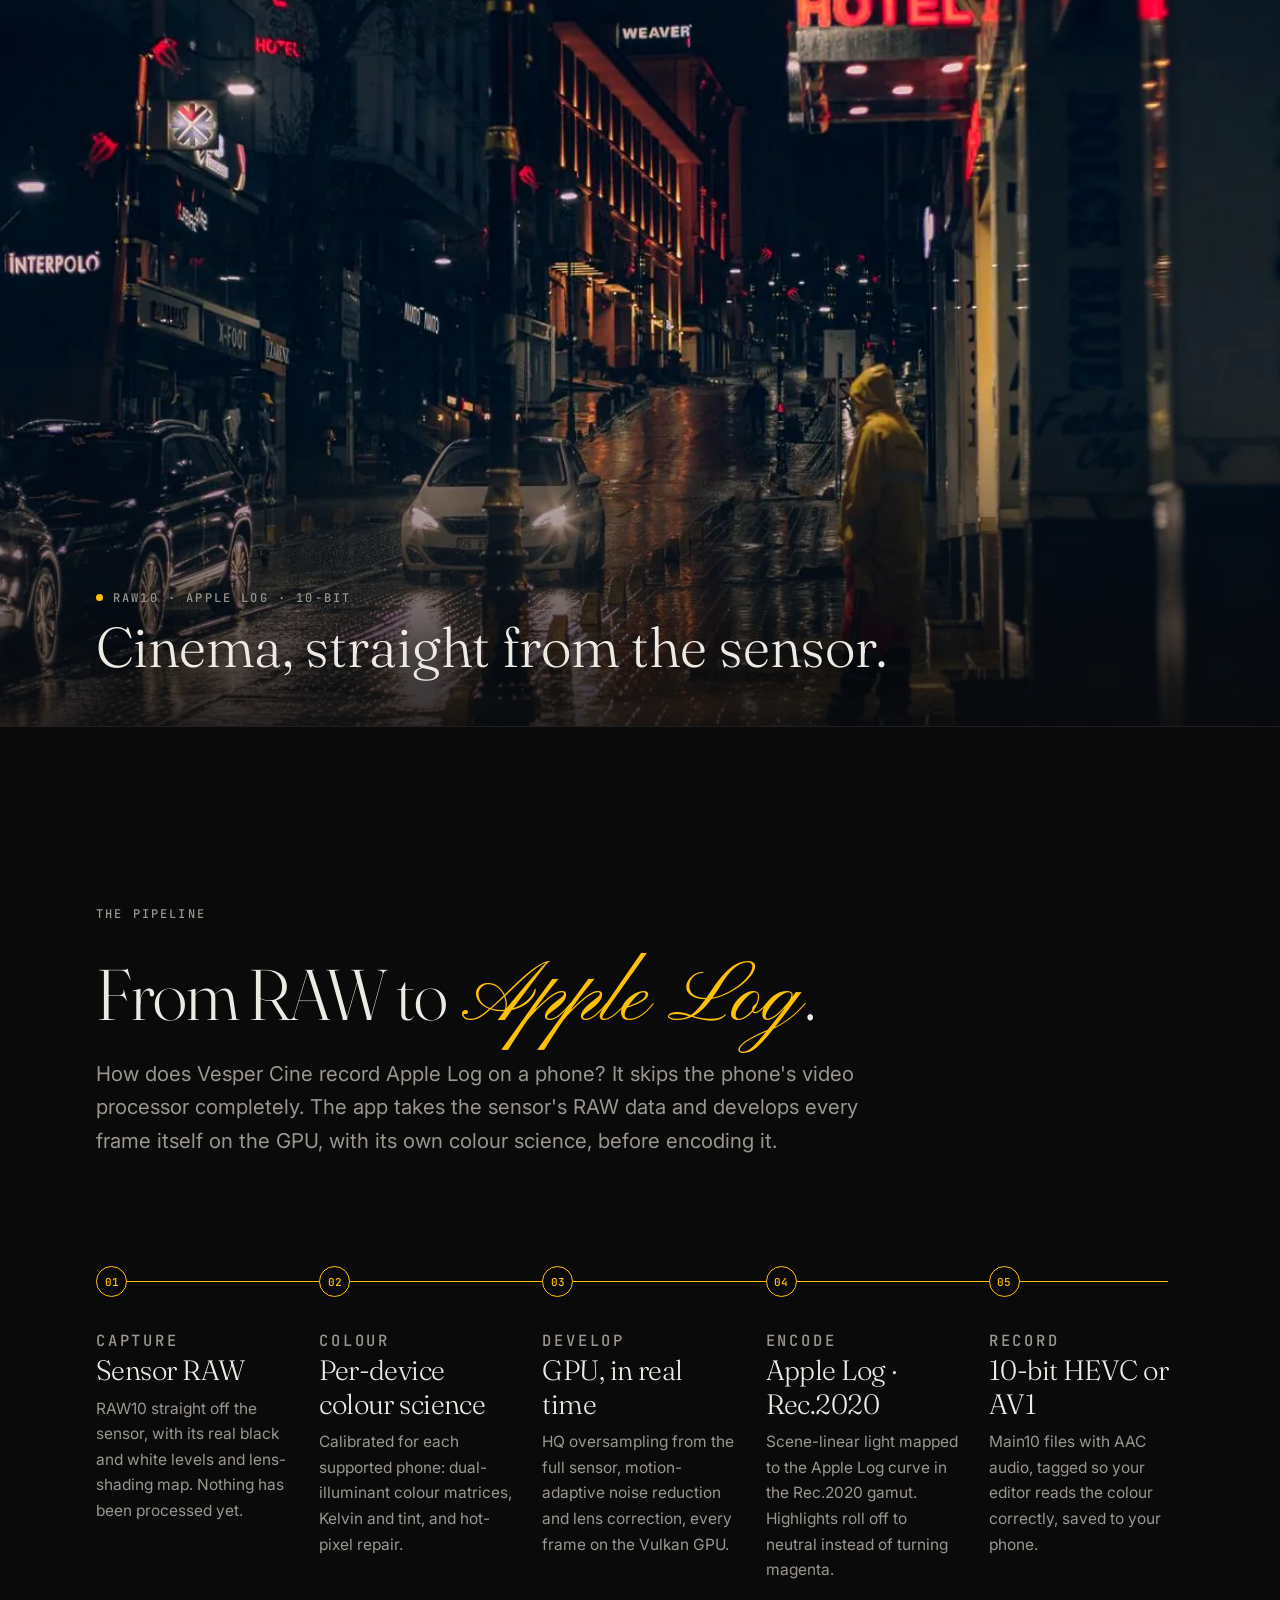
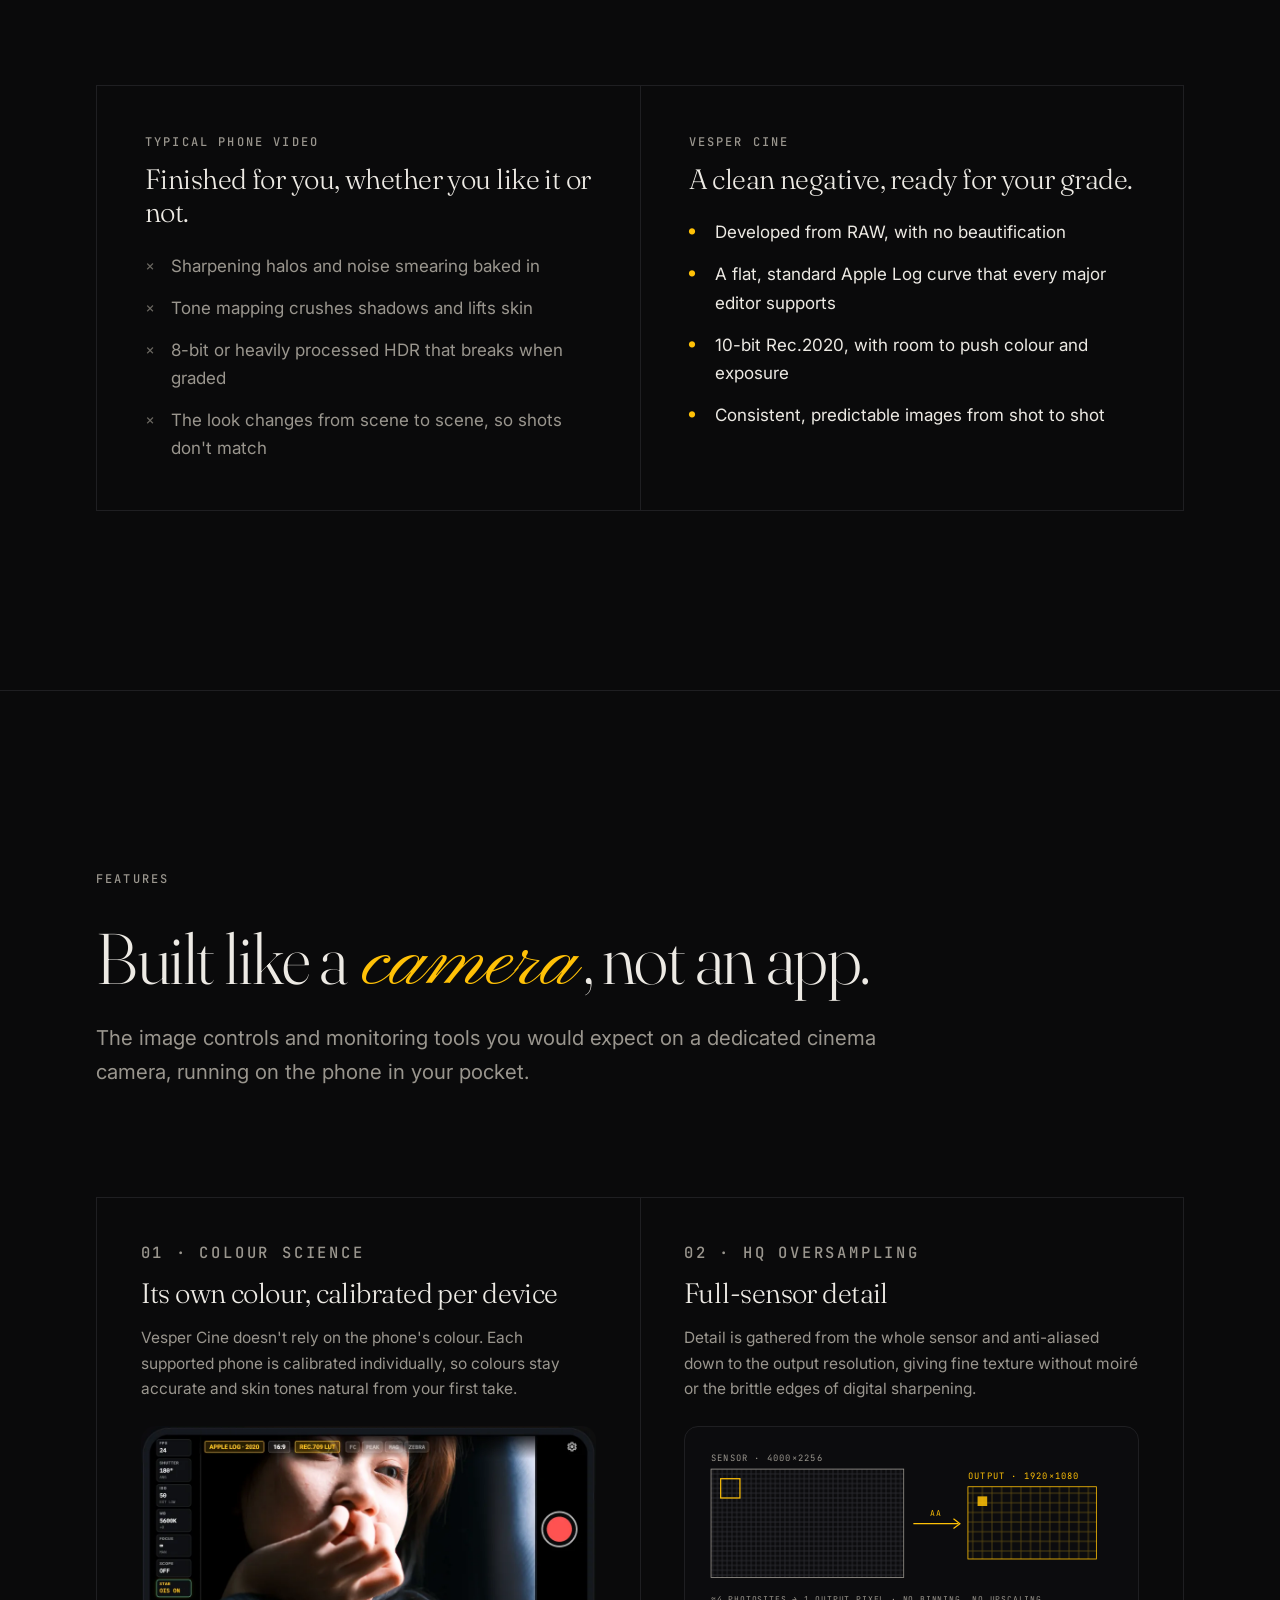
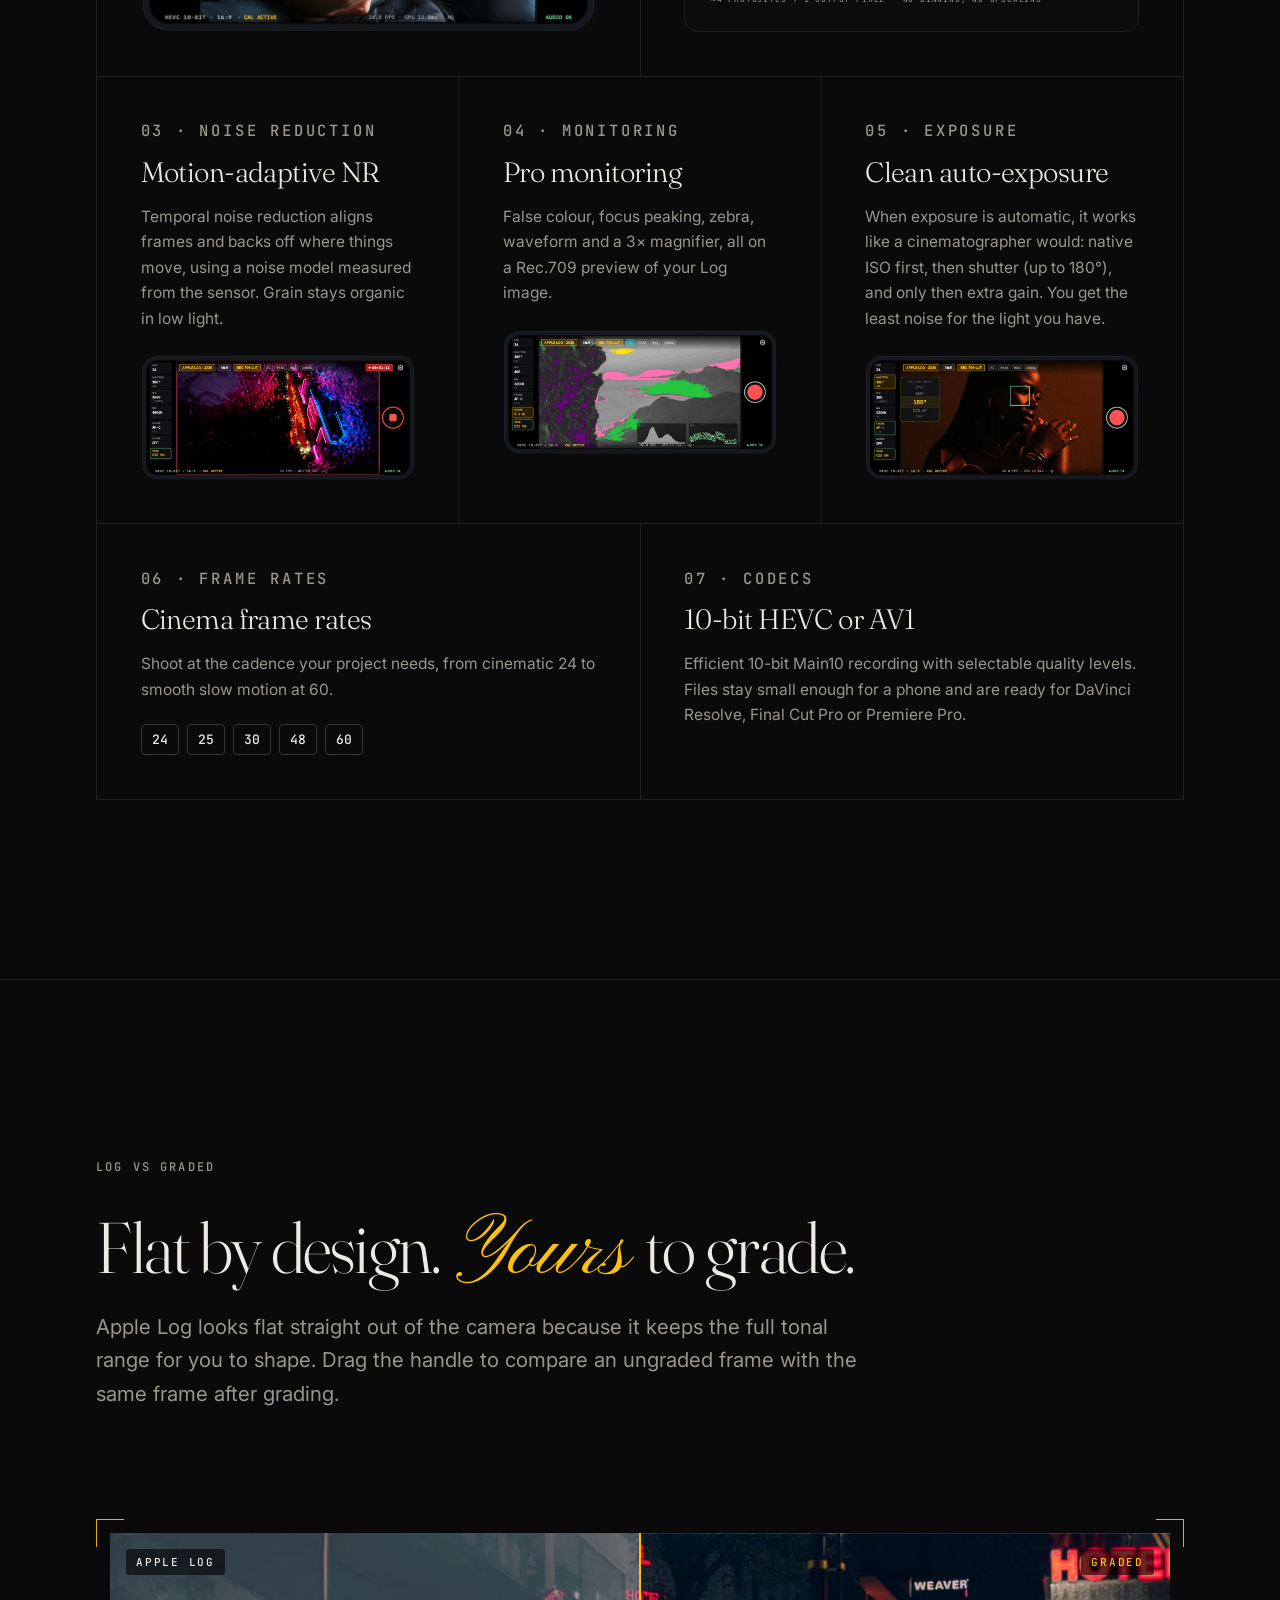
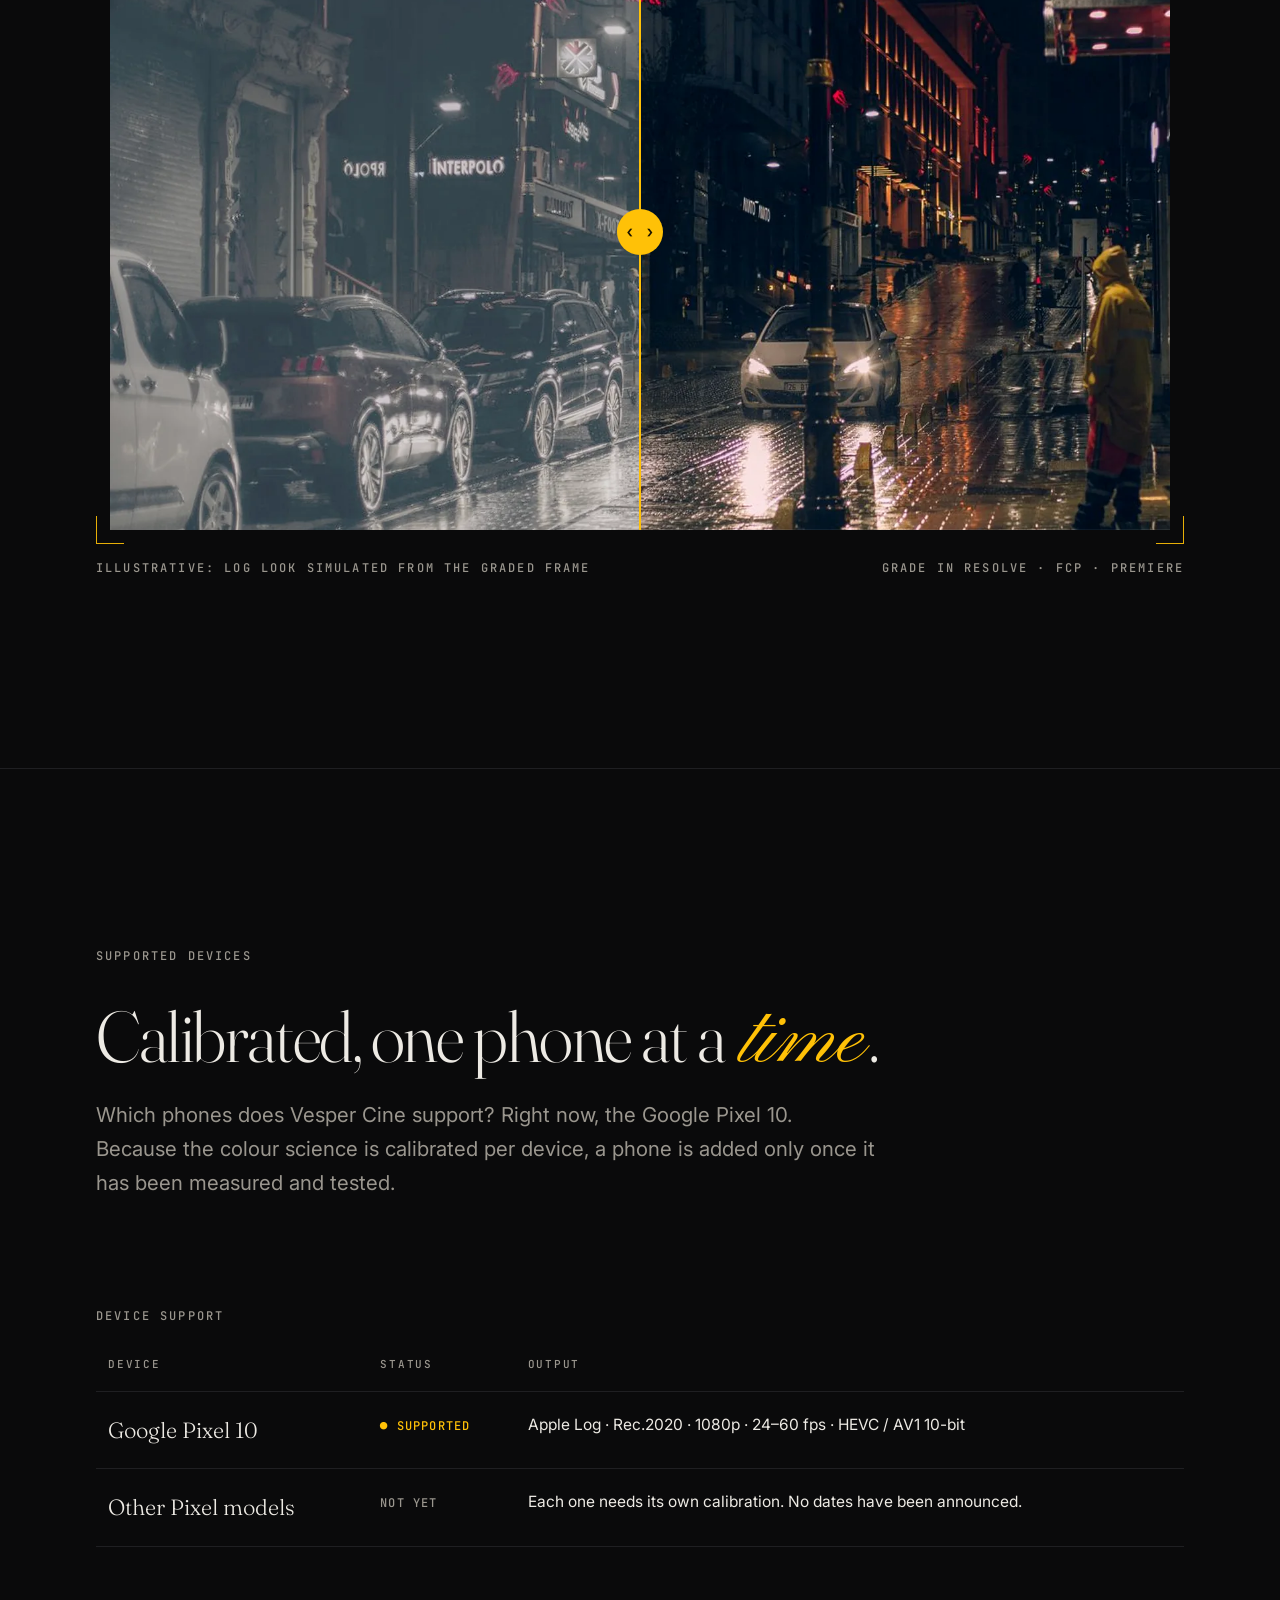
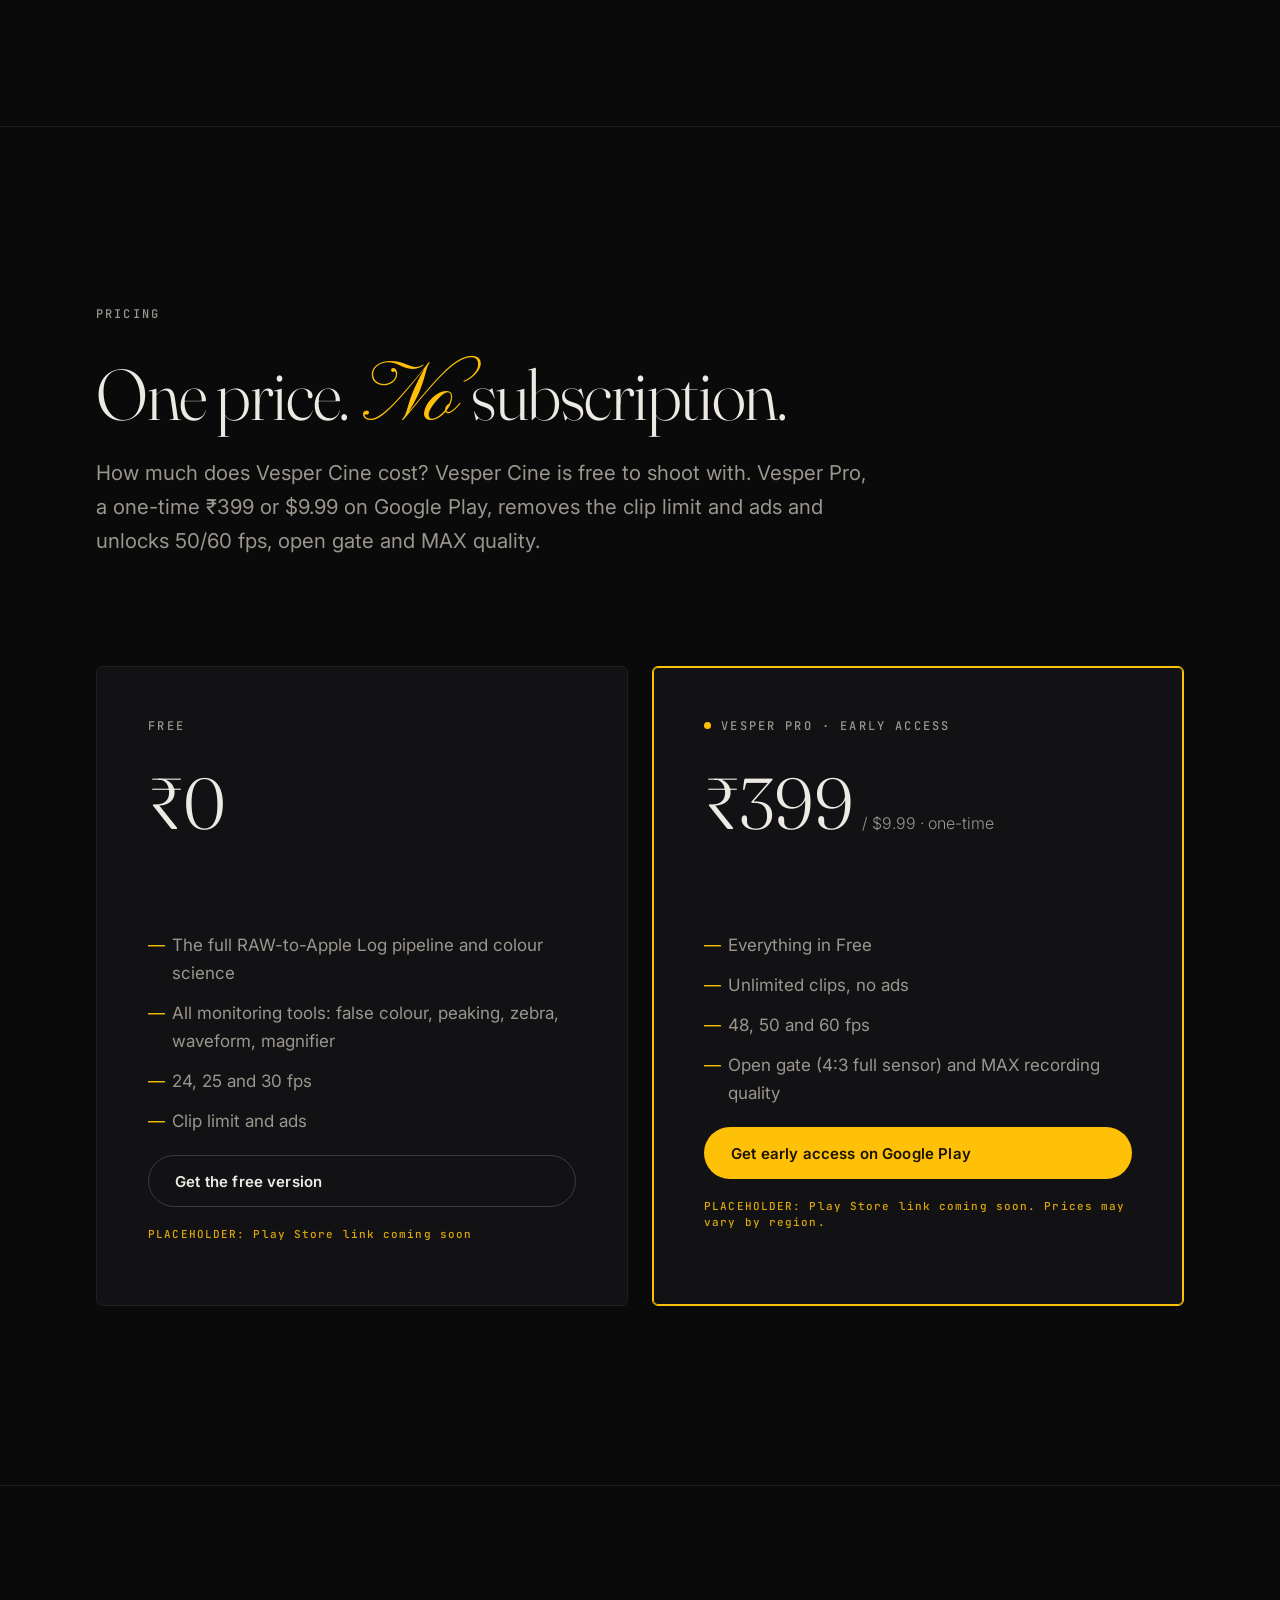
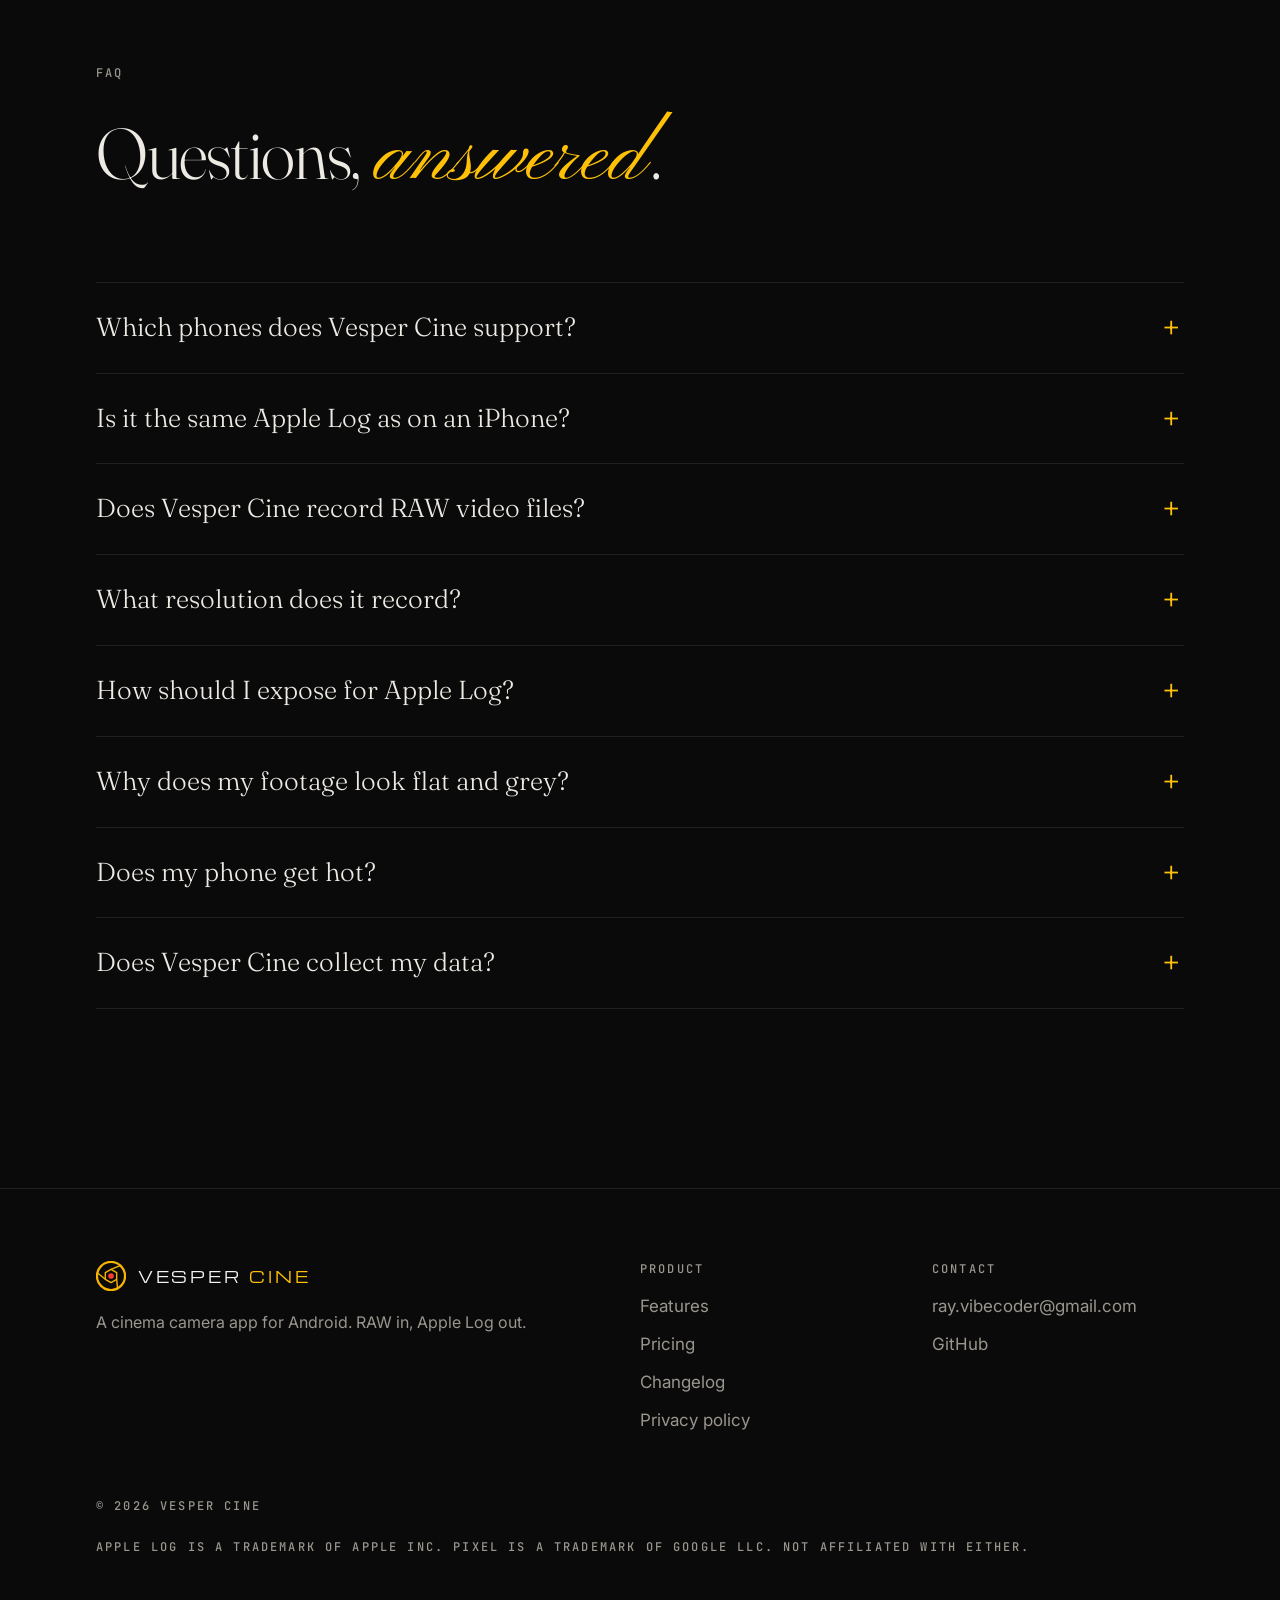
==== commit 85d222f5: "Fill Log/graded slider and add HQ oversampling diagram Co-Authored-By: Claude Opus 5.5 <noreply@anth" ====
--- a/index.html
+++ b/index.html
@@ -212,6 +212,23 @@
           <p class="label">02 · HQ oversampling</p>
           <h3>Full-sensor detail</h3>
           <p>Detail is gathered from the whole sensor and anti-aliased down to the output resolution, giving fine texture without moiré or the brittle edges of digital sharpening.</p>
+                  <figure class="hq-diagram" aria-label="Diagram: the full 4000 by 2256 sensor readout is downsampled with anti-aliasing to a 1920 by 1080 output, so every output pixel is built from about four sensor photosites">
+            <svg viewBox="0 0 520 210" role="img" aria-hidden="true">
+              <defs>
+                <pattern id="hq-fine" width="6" height="6" patternUnits="userSpaceOnUse"><rect width="6" height="6" fill="none" stroke="#2c2c31" stroke-width="1"/></pattern>
+                <pattern id="hq-coarse" width="12" height="12" patternUnits="userSpaceOnUse"><rect width="12" height="12" fill="none" stroke="#5a4a12" stroke-width="1"/></pattern>
+              </defs>
+              <rect x="10" y="30" width="240" height="135" fill="url(#hq-fine)" stroke="#9A968E" stroke-width="1"/>
+              <text x="10" y="20" fill="#9A968E" font-family="JetBrains Mono, monospace" font-size="11" letter-spacing="1.5">SENSOR · 4000×2256</text>
+              <rect x="22" y="42" width="24" height="24" fill="none" stroke="#FFC107" stroke-width="1.5"/>
+              <path d="M262 98 H318" stroke="#FFC107" stroke-width="1.5"/><path d="M312 92 L320 98 L312 104" fill="none" stroke="#FFC107" stroke-width="1.5"/>
+              <text x="290" y="88" fill="#FFC107" font-family="JetBrains Mono, monospace" font-size="10" text-anchor="middle" letter-spacing="1">AA</text>
+              <rect x="330" y="52" width="160" height="90" fill="url(#hq-coarse)" stroke="#FFC107" stroke-width="1"/>
+              <rect x="342" y="64" width="12" height="12" fill="#FFC107" opacity=".85"/>
+              <text x="330" y="42" fill="#FFC107" font-family="JetBrains Mono, monospace" font-size="11" letter-spacing="1.5">OUTPUT · 1920×1080</text>
+              <text x="10" y="195" fill="#9A968E" font-family="JetBrains Mono, monospace" font-size="10" letter-spacing="1">≈4 PHOTOSITES → 1 OUTPUT PIXEL · NO BINNING, NO UPSCALING</text>
+            </svg>
+          </figure>
         </article>
         <article class="feature reveal">
           <p class="label">03 · Noise reduction</p>
@@ -257,16 +274,16 @@
       <div class="reveal">
         <div class="frame"><span class="c1"></span><span class="c2"></span>
           <div class="compare">
-            <!-- PLACEHOLDER: replace both images with a real Log frame and its grade (same framing, 16:9) -->
-            <img src="assets/img/log-placeholder.svg" width="1600" height="900" alt="Placeholder: ungraded Apple Log frame, flat and low in contrast" loading="lazy">
-            <img class="after" src="assets/img/graded-placeholder.svg" width="1600" height="900" alt="Placeholder: the same frame after colour grading, with full contrast and colour" loading="lazy">
+            <!-- Swap log.webp / graded.webp for a real Vesper Cine Log frame and its grade (same framing, 16:9) -->
+            <img src="assets/img/log.webp" width="1600" height="900" alt="Night street scene as a flat, low-contrast Log image" loading="lazy">
+            <img class="after" src="assets/img/graded.webp" width="1600" height="900" alt="The same night street scene graded, with deep blacks and saturated neon" loading="lazy">
             <span class="tag l">APPLE LOG</span><span class="tag r">GRADED</span>
             <input type="range" min="0" max="100" value="50" aria-label="Comparison slider: drag to reveal more of the Log or graded image">
             <span class="handle" aria-hidden="true"></span>
           </div>
         </div>
         <div class="compare-meta">
-          <p class="placeholder-note">PLACEHOLDER IMAGES: replace with real Vesper Cine footage</p>
+          <p class="label">Illustrative: Log look simulated from the graded frame</p>
           <p class="label">Grade in Resolve · FCP · Premiere</p>
         </div>
       </div>
--- a/assets/css/style.css
+++ b/assets/css/style.css
@@ -268,3 +268,5 @@
 .still-line { font-family: var(--serif); font-weight: 300; font-size: clamp(28px, 4.4vw, 56px); line-height: 1.1; text-shadow: 0 2px 30px rgba(0,0,0,.8); }
 .still::after { content: ""; position: absolute; inset: 0; background: linear-gradient(to top, rgba(10,10,11,.85), transparent 45%); pointer-events: none; }
 .still figcaption { z-index: 1; }
+.hq-diagram { margin: 10px 0 0; padding: 18px; border: 1px solid var(--line); border-radius: 14px; background: #0c0c0e; }
+.hq-diagram svg { width: 100%; height: auto; display: block; }
